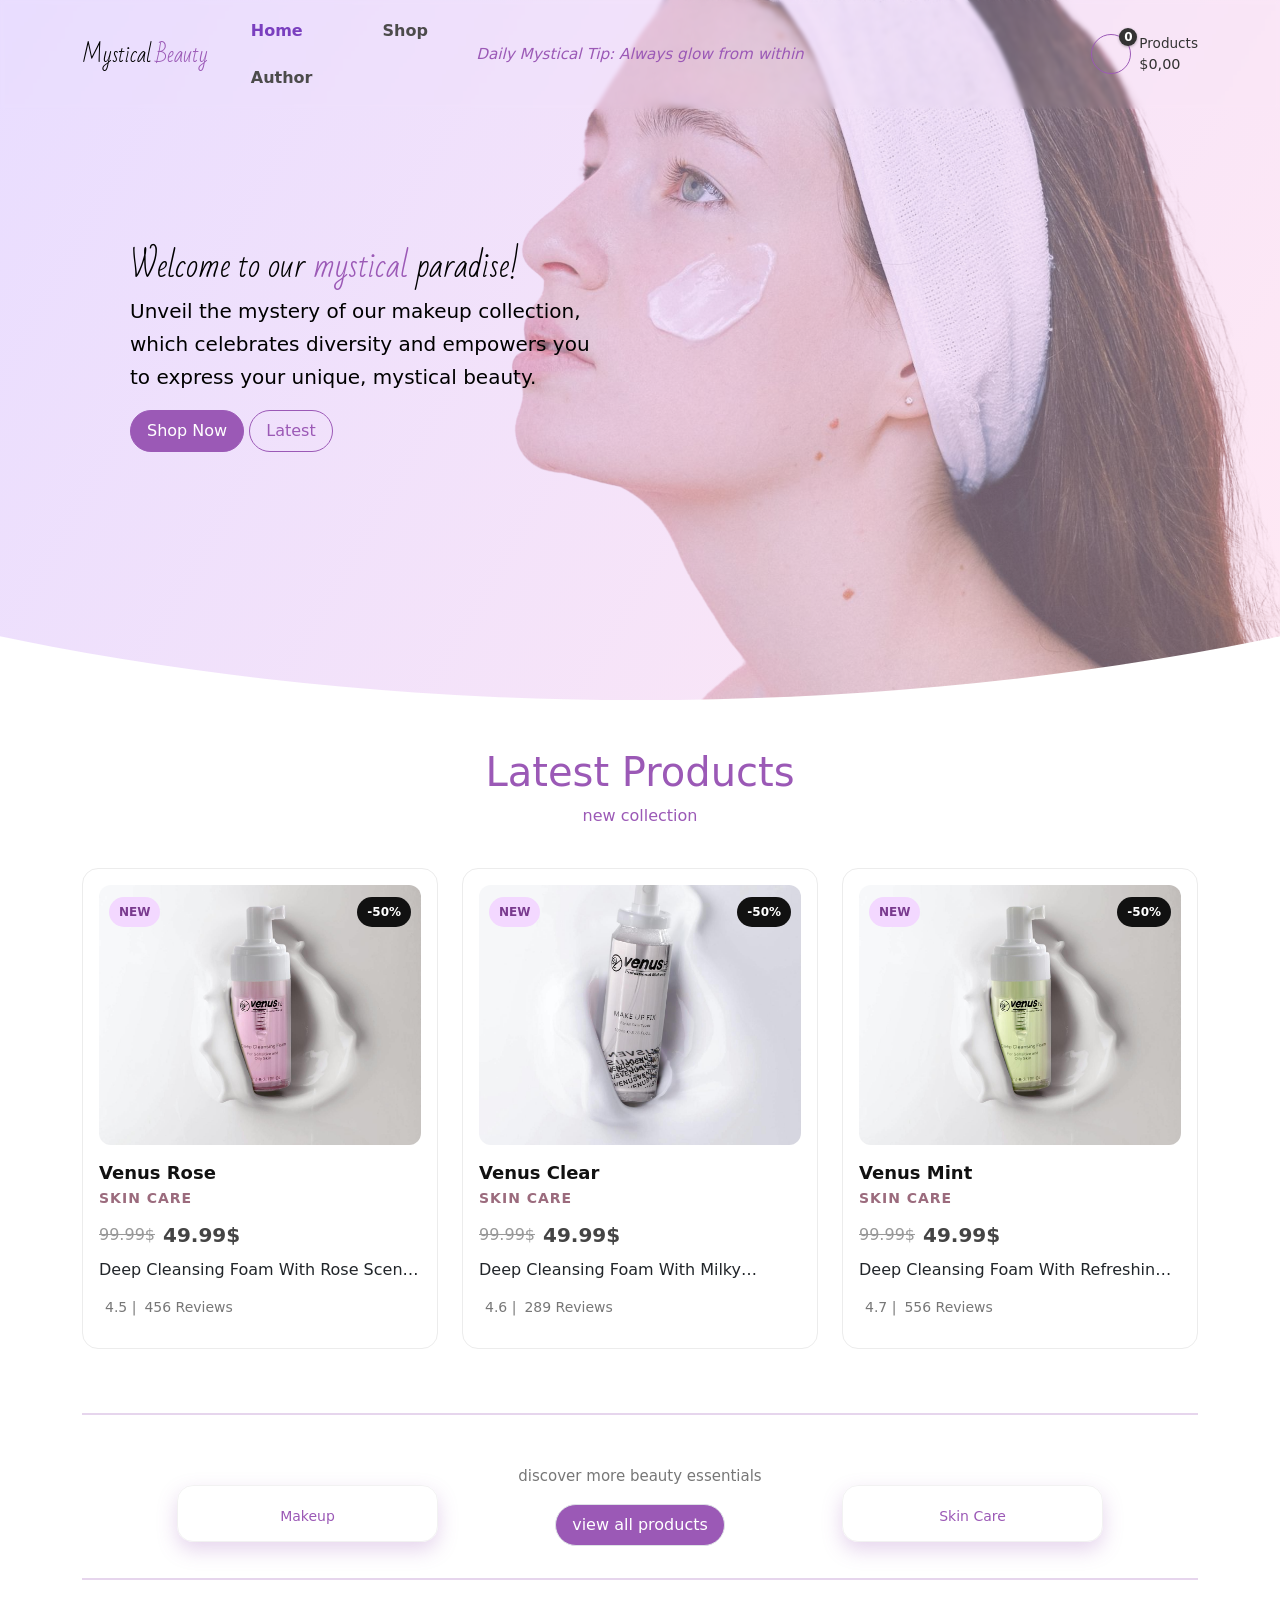
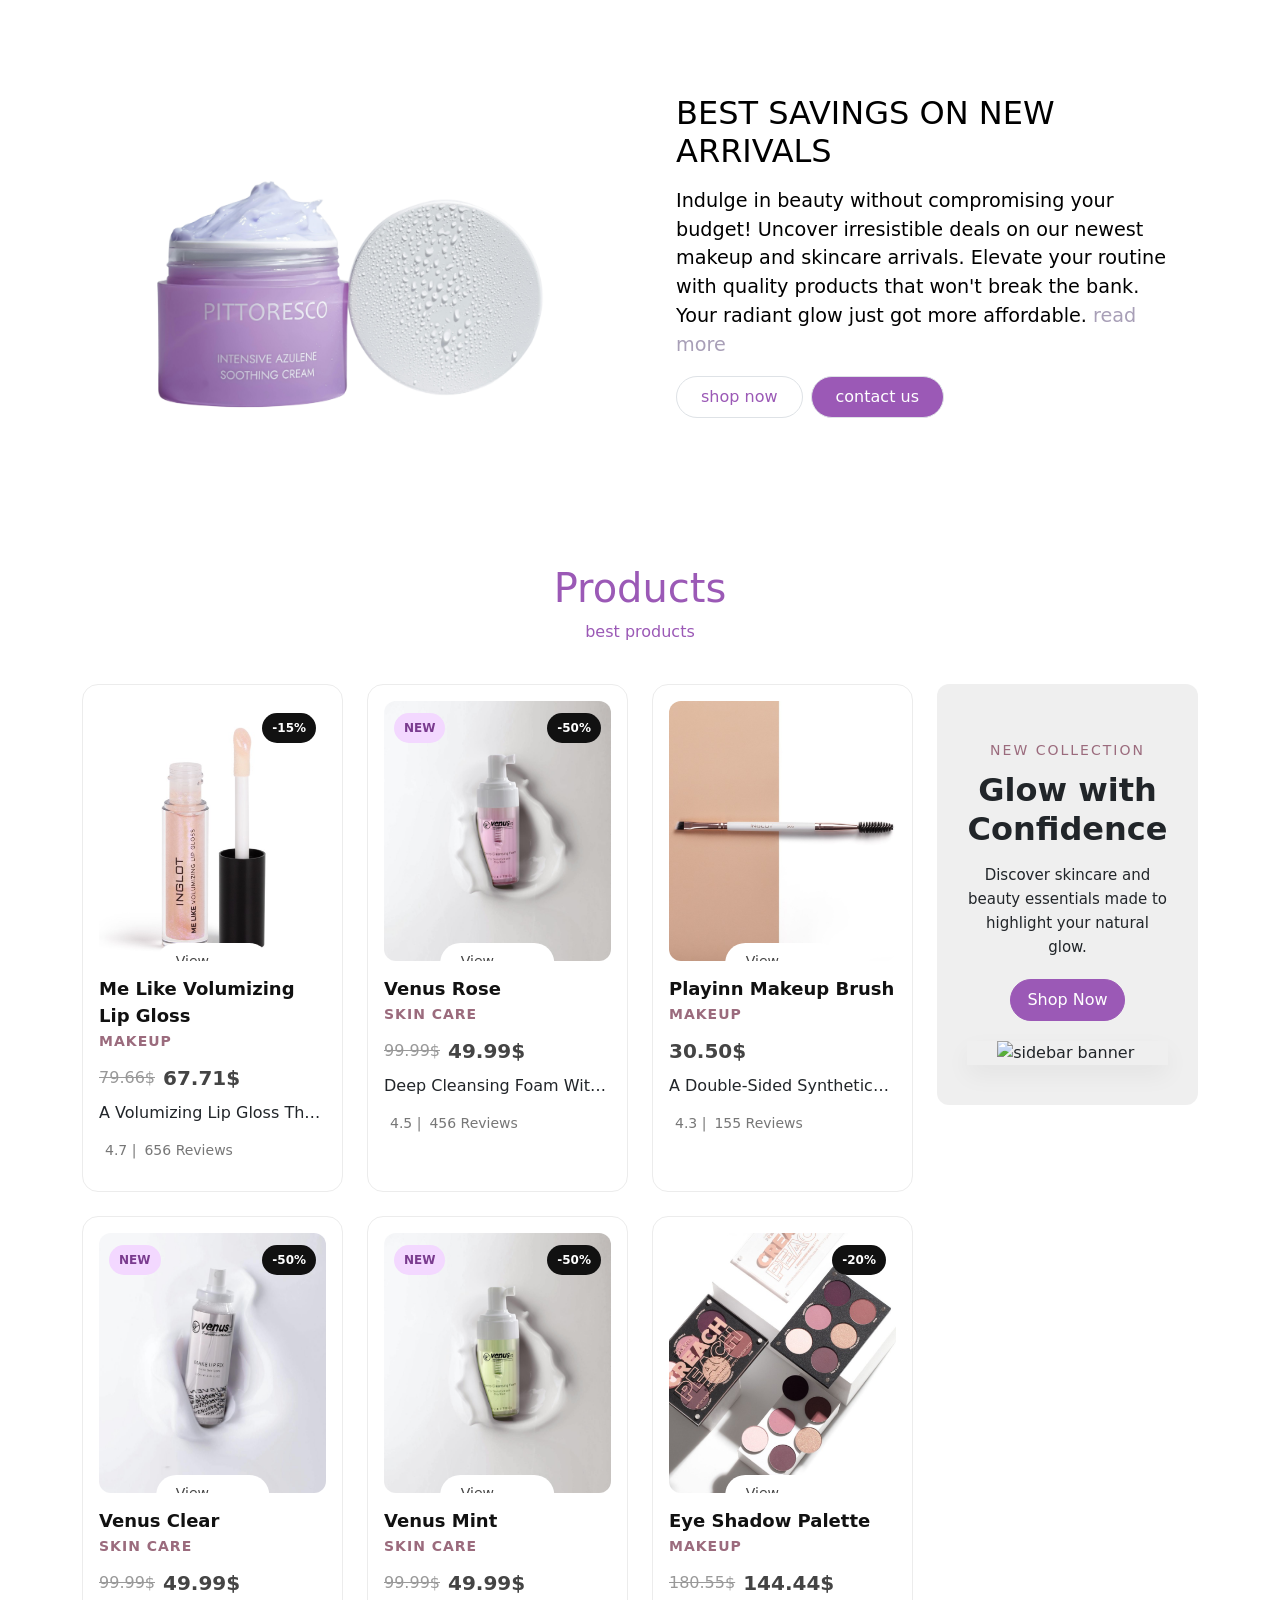
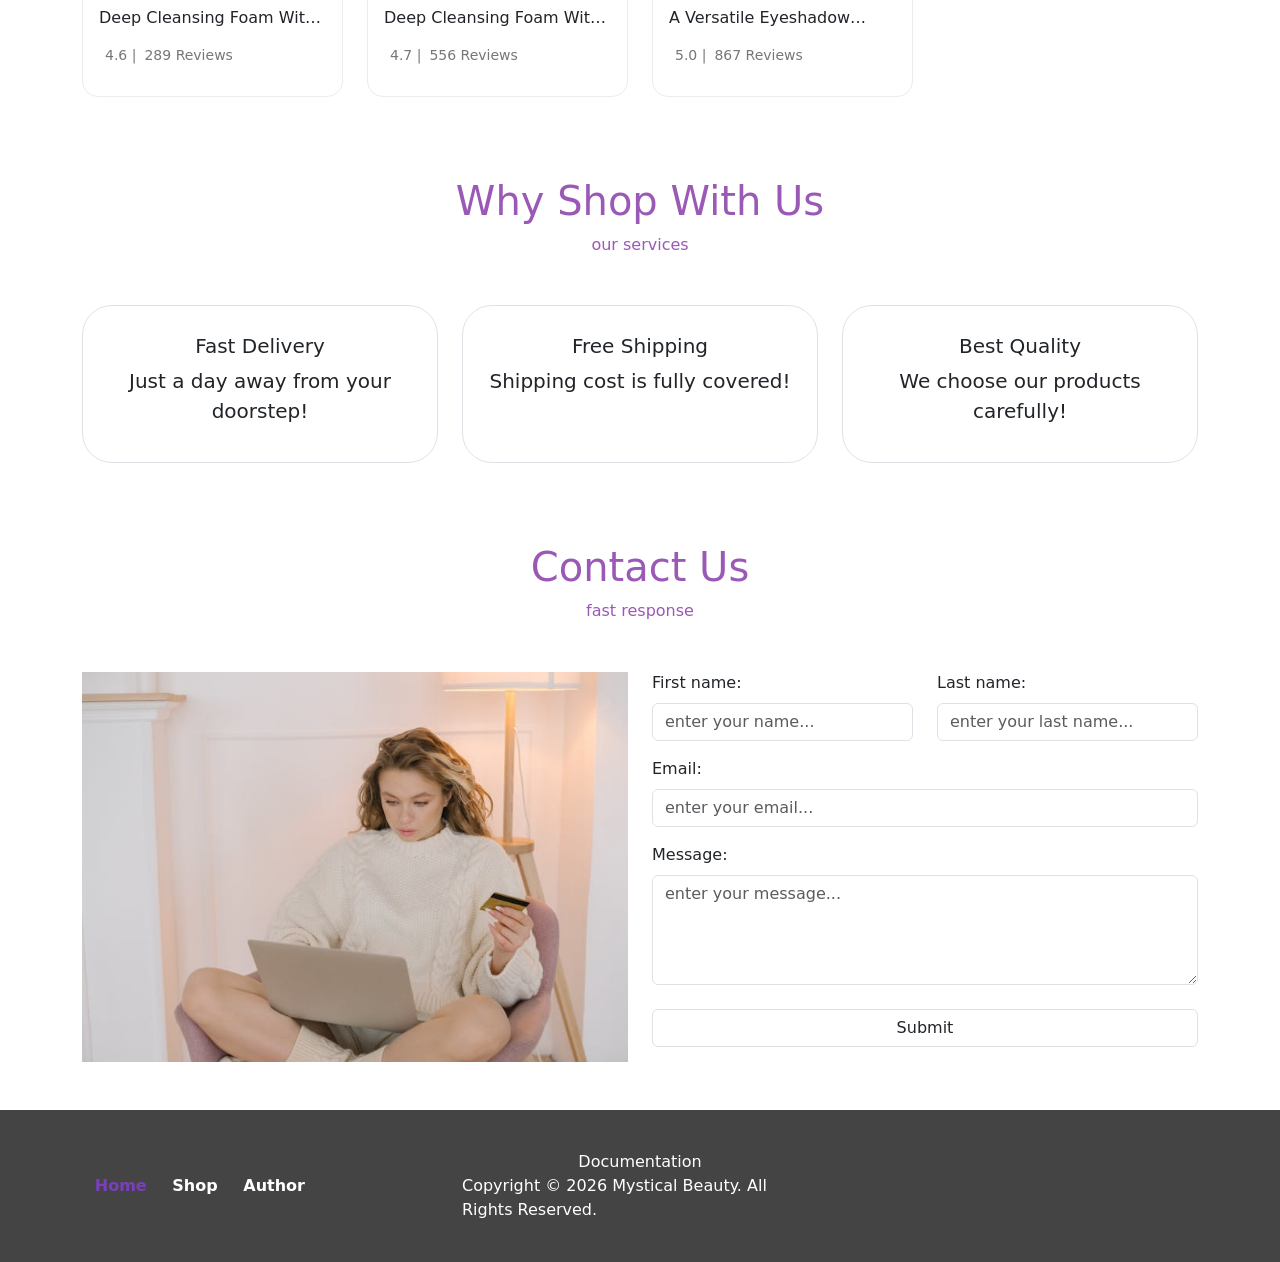
==== index.html @ 50d72c94 "Fix HTML encoding issues in index.html" ====
<!doctype html>
<html lang="en">
  <head>
    <meta charset="UTF-8" />
    <meta name="viewport" content="width=device-width, initial-scale=1.0" />
    <link rel="stylesheet" href="assets/css/style.css" type="text/css" />

    <!-- Bootstrap css -->
    <link
      href="https://cdn.jsdelivr.net/npm/bootstrap@5.3.0/dist/css/bootstrap.min.css"
      rel="stylesheet"
      integrity="sha384-9ndCyUaIbzAi2FUVXJi0CjmCapSmO7SnpJef0486qhLnuZ2cdeRhO02iuK6FUUVM"
      crossorigin="anonymous"
    />

       <link rel="icon" href="assets/img/favicon.ico?v=1"/>


    <!-- Font Awesome -->
    <script
      src="https://kit.fontawesome.com/68cdbeed89.js"
      crossorigin="anonymous"
    ></script>

    <title>Mystical Beauty</title>
  </head>
  <body>
    <!-- header -->
    <header class="header">
      <div
        id="header"
        class="container d-flex align-items-center justify-content-between"
      >
        <!-- LEVA STRANA -->
        <div class="header-left-side d-flex align-items-center">
          <div id="logo">
            <a href="index.html">
              Mystical <span class="span-primary">Beauty</span>
            </a>
          </div>

          <div id="nav">
            <ul class="navbar d-flex ps-0 mb-0"></ul>
          </div>
        </div>

        <!-- SREDINA -->
        <div id="header-center">
          <a href="#" id="dailyTip"></a>
          <button id="menu-toggle" type="button" class="ms-3">
            <i class="fa-solid fa-bars"></i>
          </button>
        </div>

        <!-- DESNA STRANA -->
        <div id="desno" class="d-flex align-items-center">
          <div class="header-cart d-flex align-items-center position-relative">
            <span
              class="cart-icon d-flex align-items-center justify-content-center position-relative"
            >
              <a href="cart.html">
                <i class="fa-solid fa-cart-arrow-down"></i>
              </a>
              <span class="cart-badge">0</span>
            </span>

            <span class="cart-text d-flex flex-column ms-2">
              <span class="products-count">Products</span>
              <span class="products-total"><strong>$0,00</strong></span>
            </span>
          </div>
        </div>
      </div>
    </header>

    <!-- cover -->
    <section id="cover">
      <div id="bg" class="d-flex align-items-center">
        <div class="container">
          <div class="row">
            <div class="col-12 col-lg-6 ms-lg-5 title">
              <h1 class="fs-2">
                Welcome to our
                <span class="span-primary">mystical</span> paradise!
              </h1>
              <h5 class="fs-5">
                Unveil the mystery of our makeup collection, which celebrates
                diversity and empowers you to express your unique, mystical
                beauty.
              </h5>
              <a href="shop.html" class="button button-primary mt-2"
                >Shop Now</a
              >
              <a href="#latest" class="button button-outline mt-2">Latest</a>
            </div>
          </div>
        </div>
      </div>
    </section>

    <!-- latest -->
    <section id="latest" class="d-flex flex-column justify-content-center">
      <div class="title1 text-center mt-5 mb-4 span-primary">
        <h1>latest products</h1>
        <p>new collection</p>
      </div>

      <div class="container">
        <div
          class="row articles justify-content-center align-items-center mb-5"
        ></div>
      </div>
    </section>

    <!-- discover more -->
    <div class="container">
      <hr class="section-line" />

      <div class="discover-more">
        <div
          class="row justify-content-center align-items-center text-center gy-4"
        >
          <div class="col-12 col-md-3">
            <a href="shop.html?category=1" class="category-link">
              <i class="fa-solid fa-paintbrush"></i>
              <span>Makeup</span>
            </a>
          </div>

          <div class="col-12 col-md-4 d-flex align-items-center flex-column">
            <p class="view-more-text">Discover more beauty essentials</p>
            <a
              class="button button-primary mt-3 text-center border mb-3"
              href="shop.html"
            >
              view all products
            </a>
          </div>

          <div class="col-12 col-md-3">
            <a href="shop.html?category=2" class="category-link">
              <i class="fa-solid fa-spa"></i>
              <span>Skin Care</span>
            </a>
          </div>
        </div>
      </div>

      <hr class="section-line" />
    </div>

    <!-- photo panel -->
    <section id="photo-panel">
      <div class="container p-0">
        <div class="row justify-content-center align-items-center g-4">
          <div class="col-12 col-md-6 text-center">
            <div class="levo w-100">
              <img
                src="assets/img/panel-img.png"
                alt="pittoresco"
                class="img-fluid"
              />
            </div>
          </div>

          <div class="col-12 col-md-6">
            <div class="right ps-md-4 pe-md-4 w-100">
              <h2>best savings on new arrivals</h2>
              <p id="pocetniTekst" class="pt-2">
                Indulge in beauty without compromising your budget! Uncover
                irresistible deals on our newest makeup and skincare arrivals.
                Elevate your routine with quality products that won't break the
                bank. Your radiant glow just got more affordable.
                <span id="readMore">read more</span>
              </p>
              <p id="dodatniTekst" style="display: none">
                Why settle for ordinary when you can have extraordinary? Don't
                miss out on the chance to redefine your beauty journey!
                <span id="readLess">read less</span>
              </p>

              <div class="d-flex flex-wrap gap-2">
                <a
                  href="shop.html"
                  class="button button-outline border pe-4 ps-4 pt-2 pb-2"
                >
                  shop now
                </a>
                <a
                  href="index.html#contact"
                  class="button button-primary border pe-4 ps-4 pt-2 pb-2"
                >
                  contact us
                </a>
              </div>
            </div>
          </div>
        </div>
      </div>
    </section>

    <!-- all products -->
    <section id="AllProducts" class="d-flex flex-column justify-content-center">
      <div class="title1 text-center mb-4 mt-5 span-primary">
        <h1>Products</h1>
        <p>best products</p>
      </div>

      <div class="container">
        <div class="row g-4 align-items-start">
          <div class="col-12 col-lg-9">
            <div class="products g-4 row justify-content-center"></div>
          </div>

          <div class="col-12 col-lg-3">
            <div class="sidebar mt-5 mt-lg-0">
              <div id="sidebar-bg">
                <div
                  class="sidebar-content d-flex flex-column align-items-center pt-3"
                >
                  <p class="sidebar-subtitle text-center">New Collection</p>

                  <h3 class="sidebar-title text-center">
                    Glow with <br />
                    Confidence
                  </h3>

                  <p class="sidebar-text text-center">
                    Discover skincare and beauty essentials made to highlight
                    your natural glow.
                  </p>

                  <a href="shop.html" class="button button-primary sidebar-btn">
                    Shop Now
                  </a>
                </div>

                <div class="sidebar-banner">
                  <img
                    src="assets/img/sidebar.png"
                    alt="sidebar banner"
                    class="img-fluid"
                  />
                </div>
              </div>
            </div>
          </div>
        </div>
      </div>
    </section>

    <!-- about -->
    <section id="about">
      <div class="title1 text-center mt-5 mb-5 span-primary">
        <h1>why shop with us</h1>
        <p>our services</p>
      </div>

      <div class="container">
        <div class="row g-4">
          <div class="col-12 col-md-4 text-center">
            <div class="box border h-100">
              <div class="icon-box span-primary">
                <i class="fa-solid fa-truck-fast fs-1"></i>
              </div>
              <div class="detail-box mt-2">
                <h5>fast delivery</h5>
                <p class="fs-5">Just a day away from your doorstep!</p>
              </div>
            </div>
          </div>

          <div class="col-12 col-md-4 text-center">
            <div class="box border h-100">
              <div class="icon-box span-primary">
                <i class="fa-solid fa-hand-holding-dollar fs-1"></i>
              </div>
              <div class="detail-box mt-2">
                <h5>free shipping</h5>
                <p class="fs-5">Shipping cost is fully covered!</p>
              </div>
            </div>
          </div>

          <div class="col-12 col-md-4 text-center">
            <div class="box border h-100">
              <div class="icon-box span-primary">
                <i class="fa-sharp fa-solid fa-award fs-1"></i>
              </div>
              <div class="detail-box mt-2">
                <h5>best quality</h5>
                <p class="fs-5">We choose our products carefully!</p>
              </div>
            </div>
          </div>
        </div>
      </div>
    </section>

    <!-- contact -->
    <section id="contact">
      <div class="title1 text-center mt-5 mb-5 span-primary">
        <h1>Contact us</h1>
        <p>fast response</p>
      </div>

      <div class="container">
        <div class="row g-4 align-items-center">
          <div id="img-fluid" class="col-12 col-lg-6">
            <img
              src="assets/img/contact-img.jpg"
              alt="contact"
              class="img-fluid"
            />
          </div>

          <div id="form" class="col-12 col-lg-6">
            <form id="myForm" method="get">
              <div class="row">
                <div class="col-12 col-md-6 mb-3">
                  <label for="first-name" class="mb-2">First name:</label>
                  <input
                    class="form-control"
                    type="text"
                    id="first-name"
                    name="name"
                    placeholder="enter your name..."
                    required
                  />
                  <span class="error-message" id="nameError"></span>
                </div>

                <div class="col-12 col-md-6 mb-3">
                  <label for="last-name" class="mb-2">Last name:</label>
                  <input
                    class="form-control"
                    type="text"
                    id="last-name"
                    name="last-name"
                    placeholder="enter your last name..."
                    required
                  />
                  <span class="error-message" id="lastNameError"></span>
                </div>
              </div>

              <div class="form-group mb-3">
                <label for="email" class="mb-2">Email:</label>
                <input
                  class="form-control"
                  type="email"
                  name="email"
                  id="email"
                  placeholder="enter your email..."
                  autocomplete="email"
                  required
                />
                <span class="error-message" id="emailError"></span>
              </div>

              <div class="form-group mb-3">
                <label for="message" class="mb-2">Message:</label>
                <textarea
                  class="form-control"
                  name="message"
                  id="message"
                  rows="4"
                  placeholder="enter your message..."
                  required
                ></textarea>
                <span class="error-message" id="messageError"></span>
              </div>

              <div class="form-group d-flex justify-content-center">
                <button
                  type="submit"
                  id="form-submit"
                  class="form-control mt-2 button button-outline text-center border"
                >
                  Submit
                </button>
              </div>

              <span class="successSubmit mt-5" id="success-message"></span>
            </form>
          </div>
        </div>
      </div>
    </section>

    <!-- footer -->
    <footer id="footer" class="mt-5 d-flex justify-content-center">
      <div class="container">
        <div class="row align-items-center text-center text-lg-start gy-3">
          <div class="col-12 col-lg-4">
            <div class="footer-nav">
              <ul
                class="footer-navbar mb-0 ps-0 d-flex flex-wrap justify-content-center justify-content-lg-start"
              ></ul>
            </div>
          </div>

          <div class="col-12 col-lg-4">
            <div class="flex-column">
              <div id="link-to-center" class="text-center">
                <a href="#" target="_blank">Documentation</a>
              </div>
              <div class="copy">
                <p class="mb-0">
                  Copyright &copy; 2026 Mystical Beauty. All Rights Reserved.
                </p>
              </div>
            </div>
          </div>

          <div class="col-12 col-lg-4">
            <div
              id="socialIcons"
              class="d-flex justify-content-center justify-content-lg-end"
            ></div>
          </div>
        </div>
      </div>
    </footer>

    <!-- jquery -->
    <script src="https://code.jquery.com/jquery-3.6.0.min.js"></script>

    <!-- Bootstrap js -->
    <script
      src="https://cdn.jsdelivr.net/npm/@popperjs/core@2.11.8/dist/umd/popper.min.js"
      integrity="sha384-I7E8VVD/ismYTF4hNIPjVp/Zjvgyol6VFvRkX/vR+Vc4jQkC+hVqc2pM8ODewa9r"
      crossorigin="anonymous"
    ></script>
    <script
      src="https://cdn.jsdelivr.net/npm/bootstrap@5.3.0/dist/js/bootstrap.min.js"
      integrity="sha384-fbbOQedDUMZZ5KreZpsbe1LCZPVmfTnH7ois6mU1QK+m14rQ1l2bGBq41eYeM/fS"
      crossorigin="anonymous"
    ></script>

    <!-- JS -->
    <script src="assets/js/main.js" type="text/javascript"></script>
  </body>
</html>
---- assets/css/style.css ----
@import url("https://fonts.googleapis.com/css2?family=Ysabeau+SC:wght@1..1000&display=swap");
@import url("https://fonts.googleapis.com/css2?family=Bad+Script&family=Indie+Flower&family=Ysabeau+SC:wght@1..1000&display=swap");

/* =========================
   ANIMATIONS
========================= */

@keyframes fadeIn {
  0% {
    opacity: 0;
  }
  100% {
    opacity: 1;
  }
}

@keyframes fadeBlur {
  from {
    opacity: 0;
    transform: translateY(20px);
    filter: blur(8px);
  }
  to {
    opacity: 1;
    transform: translateY(0);
    filter: blur(0);
  }
}

/* =========================
   VARIABLES
========================= */

:root {
  --primary: #9b59b6;
  --dark: #333;
  --light: #fff;
  --black: #444;
  --danger: #ff0000;

  --radius-lg: 30px;
  --space-sm: 8px;
  --space-md: 16px;

  --box-shadow: 0 0.5rem 1rem #212529ab;
  --border: 0.1rem solid rgba(0, 0, 0, 0.1);
}

/* =========================
   RESET / GLOBAL
========================= */

* {
  margin: 0;
  padding: 0;
  scroll-behavior: smooth;
  font-weight: 300;
}

a {
  text-decoration: none !important;
}

ul,
li {
  list-style: none;
}

.span-primary {
  color: var(--primary);
}

.section-line {
  border: 1px solid;
  border-color: var(--primary);
}

/* =========================
   CATEGORY LINKS
========================= */

.category-link {
  display: flex;
  flex-direction: column;
  align-items: center;
  text-decoration: none;
  color: var(--primary);
  font-size: 14px;
  transition: 0.3s;
  box-shadow: 0 8px 20px rgba(155, 89, 182, 0.25);
  padding: 14px 18px;
  border-radius: 16px;
  border: 1px solid rgba(0, 0, 0, 0.05);
}

.category-link i {
  font-size: 22px;
  margin-bottom: 6px;
  color: var(--primary);
}

.category-link:hover {
  transform: translateY(-3px);
  color: var(--primary);
  box-shadow: 0 8px 20px rgba(193, 112, 225, 0.25);
}

.view-more-text {
  font-size: 15px;
  text-transform: lowercase;
  color: #777;
  margin-bottom: 10px;
  margin: 0;
}


.discover-more {
  margin-top: 50px;
}

/* =========================
   HEADER / NAVIGATION
========================= */

/* =========================
   HEADER / NAVIGATION
========================= */

.header {
  position: fixed;
  top: 0;
  width: 100%;
  z-index: 10;
  backdrop-filter: blur(2px);
  
}

#header {
  min-height: 75px;
  gap: 20px;
}

.header-left-side {
  display: flex;
  align-items: center;
  gap: 30px;
  flex: 1;
  min-width: 0;
}

#logo {
  position: static;
  transform: none;
  font-size: 1.3rem;
  font-family: "Bad Script", cursive;
  flex-shrink: 0;
}

#logo a {
  color: #000 !important;
  text-decoration: none;
}

#nav {
  min-width: 0;
}

.navbar {
  list-style: none;
  flex-wrap: wrap;
  margin: 0;
}

.nav-item a {
  font-weight: 600;
  color: #4c4b4b;
}

.nav-item a:hover {
  color: var(--primary);
  transition: all 0.2s ease-in-out;
}

.footer-navbar a,
.navbar a {
  padding: 0.7rem 0.8rem;
  font-size: 1rem;
  text-decoration: none;
}

#header-center {
  flex: 1;
  text-align: center;
}

#dailyTip {
  font-style: italic;
  color: var(--primary);
  transition: color 0.3s;
  text-decoration: none;
  font-size: 0.95rem;
}

#dailyTip:hover {
  color: #7a3fbf;
}
#menu-toggle {
  display: none;
  border: none;
  background: transparent;
  font-size: 1.4rem;
  color: var(--primary);
  cursor: pointer;
}

.active {
  color: #7a3fbf !important;
}

#desno {
  flex: 1;
  justify-content: flex-end;
}

#icon {
  padding: 1rem;
  font-size: 1.4rem;
}

#icon a {
  color: #000 !important;
}

header.scrolled {
  background: rgba(255, 255, 255, 0.9);
  backdrop-filter: blur(8px);
}


/* =========================
   HEADER CART
========================= */

.header-cart {
  display: flex;
  align-items: center;
  cursor: default;
  transition: transform 0.2s;
}

.header-cart:hover {
  transform: scale(1.05);
}

.cart-icon a {
  display: flex;
  align-items: center;
  justify-content: center;
  width: 40px;
  height: 40px;
  border: 1px solid var(--primary);
  border-radius: 50%;
  color: var(--primary);
  font-size: 1.2rem;
  position: relative;
  transition:
    background 0.3s,
    color 0.3s;
}

.cart-icon a:hover {
  background: var(--primary);
  color: var(--light);
}

.cart-badge {
  position: absolute;
  top: -6px;
  right: -6px;
  background: var(--dark);
  color: var(--light);
  width: 18px;
  height: 18px;
  font-size: 0.75rem;
  font-weight: 700;
  border-radius: 50%;
  display: flex;
  align-items: center;
  justify-content: center;
  box-shadow: 0 1px 3px rgba(0, 0, 0, 0.3);
}

.cart-text .products-count {
  font-size: 0.85rem;
  color: var(--dark);
}

.cart-text .products-total {
  font-size: 0.9rem;
  font-weight: 300;
  color: var(--dark);
}

.header-cart-text {
  line-height: 17px;
}
/* =========================
   HERO / BACKGROUND
========================= */

#bg {
  background:
    linear-gradient(
      120deg,
      rgba(206, 180, 255, 0.45),
      rgba(255, 205, 230, 0.45)
    ),
    url(../img/cover.png);
  height: 700px;
  background-repeat: no-repeat;
  background-size: cover;
  background-position: center;
  border-bottom-left-radius: 60px;
  border-bottom-right-radius: 60px;
  clip-path: ellipse(120% 100% at 50% 0%);
}

#bg h1 {
  color: #000000;
}

#bg h5 {
  color: #000;
}

/* =========================
   TITLES
========================= */

.title {
  width: 500px !important;
  animation: fadeBlur 1s ease forwards;
}

.title h1 {
  font-family: "Bad Script", cursive;
  animation: fadeBlur 1s ease forwards;
}

.title h5 {
  font-weight: 200;
  line-height: 33px;
  animation: fadeBlur 1s ease forwards;
  animation-delay: 0.3s;
}

.title h1,
.title h5,
.btn {
  opacity: 0;
}

.title1 h1 {
  text-transform: capitalize;
  font-weight: 100;
}

.title1 p {
  font-weight: 200;
  text-transform: lowercase;
}

/* =========================
   BUTTONS
========================= */

.button {
  padding: var(--space-sm) var(--space-md);
  border-radius: var(--radius-lg);
  font-weight: 500;
  text-decoration: none;
  display: inline-block;
  transition: all 0.3s ease;
  cursor: pointer;
}

.button-primary {
  background: var(--primary);
  color: var(--light);
  border: 1px solid var(--primary);
}

.button-primary:hover {
  background: transparent;
  color: var(--primary);
}

.button-outline {
  background: transparent;
  color: var(--primary);
  border: 1px solid var(--primary);
}

.button-outline:hover {
  background: var(--primary);
  color: var(--light);
}

/* =========================
   PRODUCTS / CARDS
========================= */

.articles {
  padding: 0;
}

.artical {
  text-transform: capitalize;
  display: flex;
  flex-direction: column;
  transition:
    transform 0.3s ease,
    box-shadow 0.3s ease;
}

.artical:hover {
  transform: translateY(-6px);
}


.artical {
  border: 1px solid #ececec;
  border-radius: 16px;
  padding: 16px;
  height: 100%;
  background-color: #fff;
  transition: 0.3s ease;
}

.artical:hover {
  transform: translateY(-4px);
  box-shadow: 0 10px 24px rgba(0, 0, 0, 0.08);
}

.name {
  color: #111;
  font-size: 18px;
  font-weight: 600;
}

.cat,
.single-product-category {
  font-size: 14px;
  letter-spacing: 1px;
  text-transform: uppercase;
  color: #9b6b7d;
  font-weight: 600;
}

.description {
  display: -webkit-box;
  -webkit-line-clamp: 1;
  line-clamp: 1;
  -webkit-box-orient: vertical;
  overflow: hidden;
  margin-bottom: 15px;

}

/* =========================
   PRODUCT IMAGE / HOVER
========================= */

.product-image {
  position: relative;
  overflow: hidden;
  border-radius: 12px;
  margin-bottom: 14px;
}

.slika {
  width: 100%;
  height: 350px;
  transition:
    transform 0.3s ease-in-out,
    filter 0.3s ease-in-out;
  filter: drop-shadow(0 4px 8px rgba(0, 0, 0, 0.15));
}

.slika img {
  width: 100%;
  height: inherit;
  object-fit: cover;
}

.product-image img {
  width: 100%;
  height: 260px;
  object-fit: cover;
  display: block;
}

.artical:hover .slika {
  box-shadow: 0 10px 25px rgba(0, 0, 0, 0.1);
}

.product-image::after {
  content: "";
  position: absolute;
  inset: 0;
  background: rgba(0, 0, 0, 0);
  transition: 0.3s;
}

.product-image:hover::after {
  background: rgba(0, 0, 0, 0.2);
}

.product-view {
  position: absolute;
  bottom: -40px;
  left: 50%;
  transform: translateX(-50%);
  background: var(--light);
  padding: 8px 20px;
  border-radius: 20px;
  text-decoration: none;
  color: var(--black);
  font-size: 14px;
  transition: 0.3s;
  z-index: 1;
}

.product-image:hover .product-view {
  bottom: 20px;
  opacity: 1;
}

/* =========================
   PRICE / BADGES
========================= */

.price {
  margin: 10px 0;
}

.discounted-price {
  color: var(--black);
  font-size: 20px;
  font-weight: bold;
}

.base-price {
  font-size: 20px;
  font-weight: bold;
  margin: 10px 0;

  color: var(--black);
}

.old-price {
  text-decoration: line-through;
  color: #999;
}

.discount-badge,
.new-badge {
  position: absolute;
  top: 12px;
  padding: 6px 10px;
  border-radius: 999px;
  font-size: 12px;
  font-weight: 600;
  z-index: 2;
}

.discount-badge {
  right: 10px;
  background-color: #111;
  color: #fff;
}

.new-badge {
  left: 10px;
  background-color: #f3d8ff;
  color: #7a3b8f;
}

/* =========================
   SINGLE PRODUCT PAGE
========================= */

.single-product-page {
  min-height: 70vh;
}

.single-product-image .image-wrapper {
  position: relative;
  border-radius: 20px;
  overflow: hidden;
}

.main-product-image {
  display: block;
  width: 100%;
  height: 100%;
  object-fit: cover;
  transition: transform 0.4s ease;
}

.single-product-title {
  font-size: 42px;
  font-weight: 700;
  color: #222;
}

.single-product-description {
  font-size: 16px;
  line-height: 1.8;
  color: #555;
  max-width: 500px;
}

.single-product-price .price {
  font-size: 24px;
}

.single-product-price .old-price {
  text-decoration: line-through;
  color: #888;
  margin-right: 12px;
}

.single-product-price .discounted-price {
  color: var(--danger);
  font-weight: 700;
  font-size: 30px;
}

.single-product-price .base-price {
  font-weight: 700;
  font-size: 30px;
}

.back-to-shop {
  color: #444;
  font-weight: 500;
  padding-top: 10px;
}

.back-to-shop:hover {
  color: var(--primary);
}

.image-wrapper:hover .main-product-image {
  transform: scale(1.05);
}

/* =========================
   SHOP PAGE
========================= */

.all-products {
  min-height: 100vh;
  margin-bottom: 60px;
}

.filters {
  background: #fff;
  border: 1px solid #ececec;
  border-radius: 16px;
  height: 100%;
  box-shadow: 0 4px 18px rgba(0, 0, 0, 0.04);
  
}

.filters h3 {
  font-size: 24px;
  font-weight: 600;
}

.filter-group label {
  font-weight: 500;
  margin-bottom: 8px;
}
.hidden {
  display: none;
}

.searchInput {
  min-height: 48px;
  border-radius: 12px;
  background-color: #fff;
  overflow: hidden;
}

.searchInput i {
  cursor: pointer;
}

.searchInput input {
  background: transparent;
}

.searchInput input:focus {
  box-shadow: none;
}

.shop-title {
  font-size: 28px;
  font-weight: 600;
}

.product-count {
  color: #777;
}

/* =========================
   CART
========================= */
#cart-page {
  min-height: 70vh;
}

.cart-wrapper,
.cart-summary {
  background-color: #fff;
}

.cart-item-img {
  width: 90px;
  height: 110px;
  object-fit: cover;
  border-radius: 16px;
}

.quantity-box {
  border: 1px solid #ddd;
  border-radius: 30px;
  overflow: hidden;
}

.quantity-btn {
  border: none;
  background: transparent;
  width: 36px;
  height: 36px;
  font-size: 18px;
  cursor: pointer;
}

.remove-btn {
  border: none;
  background: transparent;
  color: #b94b6f;
  font-weight: 500;
  cursor: pointer;
}

.checkout-btn {
  border: none;
  padding: 12px;
  border-radius: 999px;
  background: #111;
  color: #fff;
  font-weight: 600;
}

.continue-shopping {
  color: #b94b6f;
  font-weight: 500;
}

.empty-cart h3 {
  font-size: 28px;
}


/* =========================
   RATING
========================= */

.rating {
  color: var(--black);
  font-size: 14px;
  margin-bottom: 14px;
}

.rating-number {
  color: #777;
  font-size: 14px;
  margin-left: 6px;
}

.reviews-count {
  color: #777;
  font-size: 14px;
  margin-left: 8px;
}

.in-stock {
  color: #008000;
  font-weight: 500;
}

.low-stock {
  color: #ffa500;
  font-weight: 500;
}

.out-of-stock {
  color: var(--danger);
  font-weight: 600;
}

/* =========================
   PRODUCT TABS
========================= */

.tabs-buttons {
  display: flex;
  gap: 15px;
  border-bottom: 1px solid var(--primary);
  margin-bottom: 20px;
}

.tab-btn {
  background: none;
  border: none;
  padding: 10px 0;
  font-weight: 600;
  cursor: pointer;
  color: var(--primary);
}

.tab-btn.active {
  color: var(--primary);
  border-bottom: 2px solid var(--primary);
}

.tab-panel {
  display: none;
}

.tab-panel.active {
  display: block;
}

/* =========================
   SIDEBAR
========================= */

#sidebar-bg {
  width: 100%;
  background: rgba(160 160 160 / 17%);
  padding: 40px 30px;
  border-radius: 12px;
}

.sidebar-subtitle {
  font-size: 14px;
  letter-spacing: 2px;
  text-transform: uppercase;
  margin-bottom: 10px;
  color: #9b6b7d;
}

.sidebar-title {
  font-size: 32px;
  font-weight: 700;
  line-height: 1.2;
  margin-bottom: 15px;
}

.sidebar-text {
  font-size: 15px;
  line-height: 1.6;
  margin-bottom: 20px;
}

.sidebar-banner {
  box-shadow: 0 10px 25px rgba(0, 0, 0, 0.05);
}

.sidebar-banner img {
  width: 70%;
  display: block;
  margin: 20px auto 0;
}

/* =========================
   IMAGE + TEXT SECTION
========================= */



.levo img {
  max-width: 70%;
  height: auto;
}

#photo-panel {
  margin: 0;

}

.right {
  color: #000;
}

.right h2 {
  text-transform: uppercase;
  font-weight: 100;
}

.right p {
  font-size: 1.2rem;
}

#readMore,
#readLess {
  color: #a89fb7;
  cursor: pointer;
  font-weight: 400;
}

.detail-box h5 {
  text-transform: capitalize;
}

.box {
  padding: 20px;
  border-radius: var(--radius-lg);
}

/* =========================
   ABOUT
========================= */

#about {
  margin: 80px 0;
}

/* =========================
   CONTACT / FORM
========================= */
#email,
input[type="submit"],
input[type="text"],
textarea {
  width: 100%;
}

.form-group {
  margin-bottom: 15px;
}

.error-message {
  color: var(--danger);
  font-size: 0.9em;
  text-transform: none;
}

.form-control.error {
  border: 1px solid #ff0000;
}

#success-message {
  color: #008000;
  font-size: 0.95rem;
}



#contact img {
  width: 100%;
  height: auto;
}

/* =========================
   FOOTER
========================= */

footer {
  background-color: var(--black);
}

#footer {
  padding: 40px 0;
  text-align: center;
}


#link-to-center a,
.copy p,
.footer-navbar,
#socialIcons i {
  color: #fff;
}

.link-to-center {
  color: #fff;
}

.footer-nav li a {
  font-size: 16px;
  color: var(--light);
}

.footer-nav li:last-child {
  margin-right: 0;
}

#socialIcons i {
  padding: 0.5rem;
}

#socialIcons i:hover {
  color: var(--primary);
  transition: all 0.2s ease-in;
  transition: all 0.2s ease-out;
}

/* =========================
   RESPONSIVE
========================= */

@media (max-width: 991.98px) {

  #header {
    min-height: auto;
    padding-top: 12px;
    padding-bottom: 12px;
    gap: 12px;
    position: relative;
  }

  #menu-toggle {
    display: block;
  }

  #nav {
    position: absolute;
    top: 100%;
    left: 0;
    width: 100%;
    background: #fff;
    border-top: 1px solid #eee;
    box-shadow: 0 8px 20px rgba(0, 0, 0, 0.08);
    display: none;
    z-index: 999;
  }

  #nav.active {
    display: block !important;
  }

  #nav .navbar {
    display: flex !important;
    flex-direction: column;
    align-items: center;
    justify-content: center !important;
    width: 100%;
    margin: 0;
    padding: 15px 0;
  }

  #nav .navbar li {
    width: 100%;
    text-align: center;
  }

  #nav .navbar a {
    display: block;
    width: 100%;
    text-align: center;
    padding: 12px 0.8rem;
    font-size: 1rem;
  }

  #dailyTip {
    display: none;
  }

  .header-left-side {
    gap: 15px;
  }

  #logo {
    font-size: 1.15rem;
  }

  .cart-text {
    display: none;
  }

  .filters {
    height: auto;
  }

  .product-image img {
    height: 240px;
  }
}

@media (max-width: 767.98px) {
  #header {
    flex-wrap: wrap;
    justify-content: space-between !important;
  }

  .header-left-side {
    width: auto;
    justify-content: flex-start;
    flex-wrap: nowrap;
    gap: 10px;
  }

  #desno {
    flex: 0 0 auto;
    justify-content: flex-end;
  }

  #menu-toggle {
    font-size: 1.2rem;
  }

  .all-products {
    margin-top: 30px !important;
  }

  .shop-title {
    font-size: 24px;
  }

  .filters {
    padding: 20px !important;
  }

  .product-image img {
    height: 220px;
  }

  .shopProducts .artical {
    padding: 14px;
  }
}

@media (max-width: 575.98px) {
  .product-image img {
    height: 260px;
  }

  .product-view {
    opacity: 1;
    font-size: 13px;
    padding: 8px 14px;
  }
}

@media (max-width: 480px) {
  #logo {
    font-size: 1rem;
  }

  .footer-navbar a,
  .navbar a {
    font-size: 0.9rem;
    padding: 0.45rem 0.4rem;
  }

  .cart-icon a {
    width: 36px;
    height: 36px;
    font-size: 1rem;
  }
}
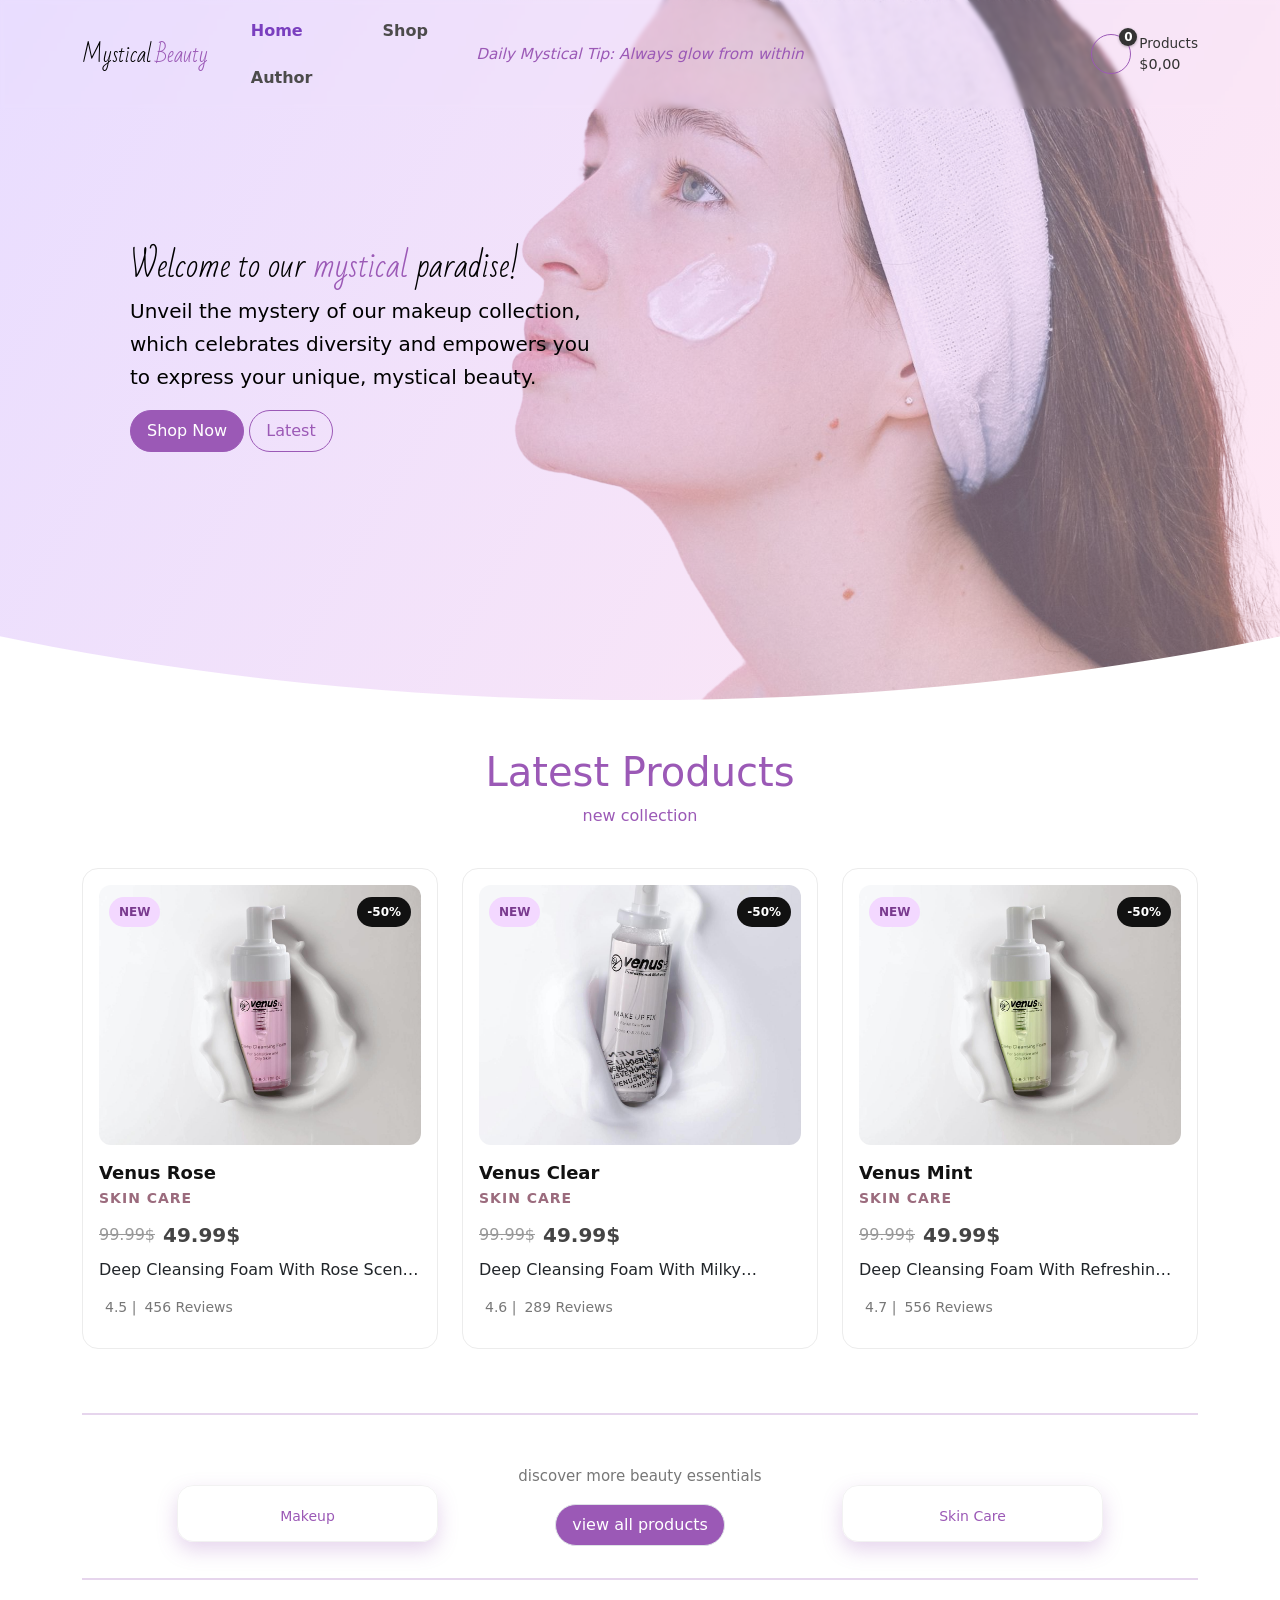
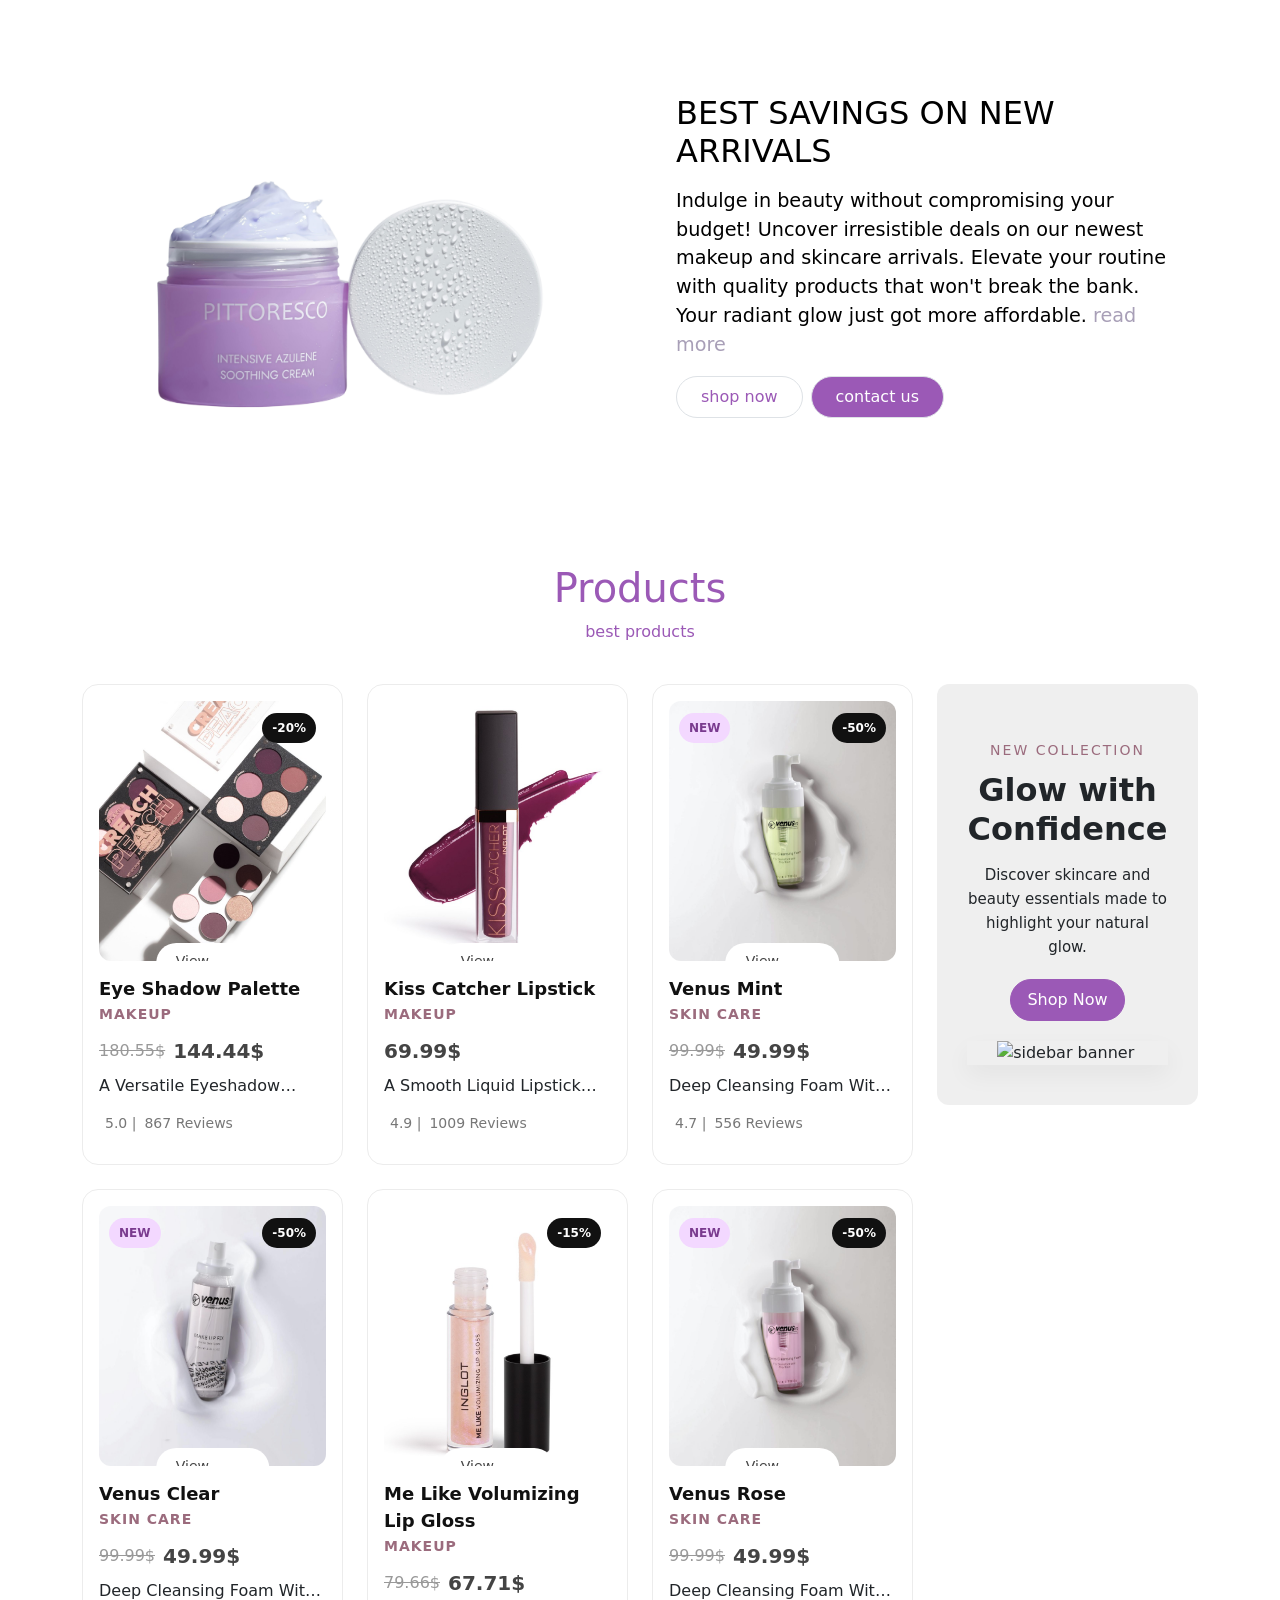
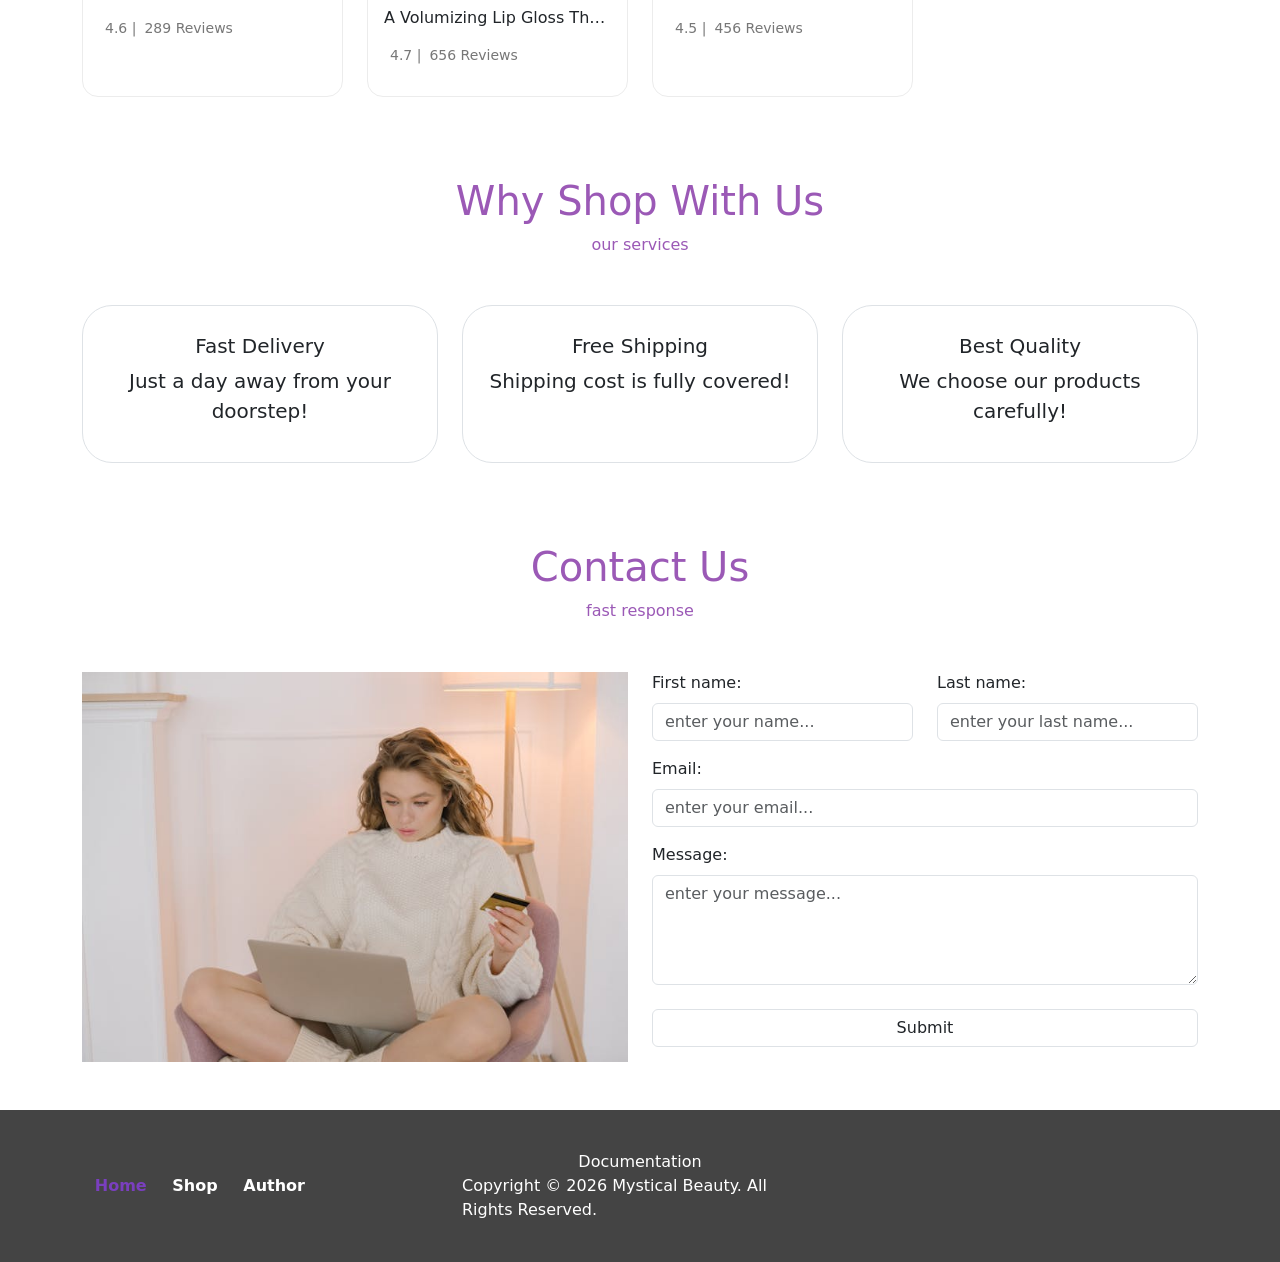
==== commit 1e46ad9c: "Add files via upload" ====
--- a/index.html
+++ b/index.html
@@ -13,8 +13,7 @@
       crossorigin="anonymous"
     />
 
-       <link rel="icon" href="assets/img/favicon.ico?v=1"/>
-
+    <link rel="icon" href="./assets/img/favicon.ico?v=1"/>
 
     <!-- Font Awesome -->
     <script
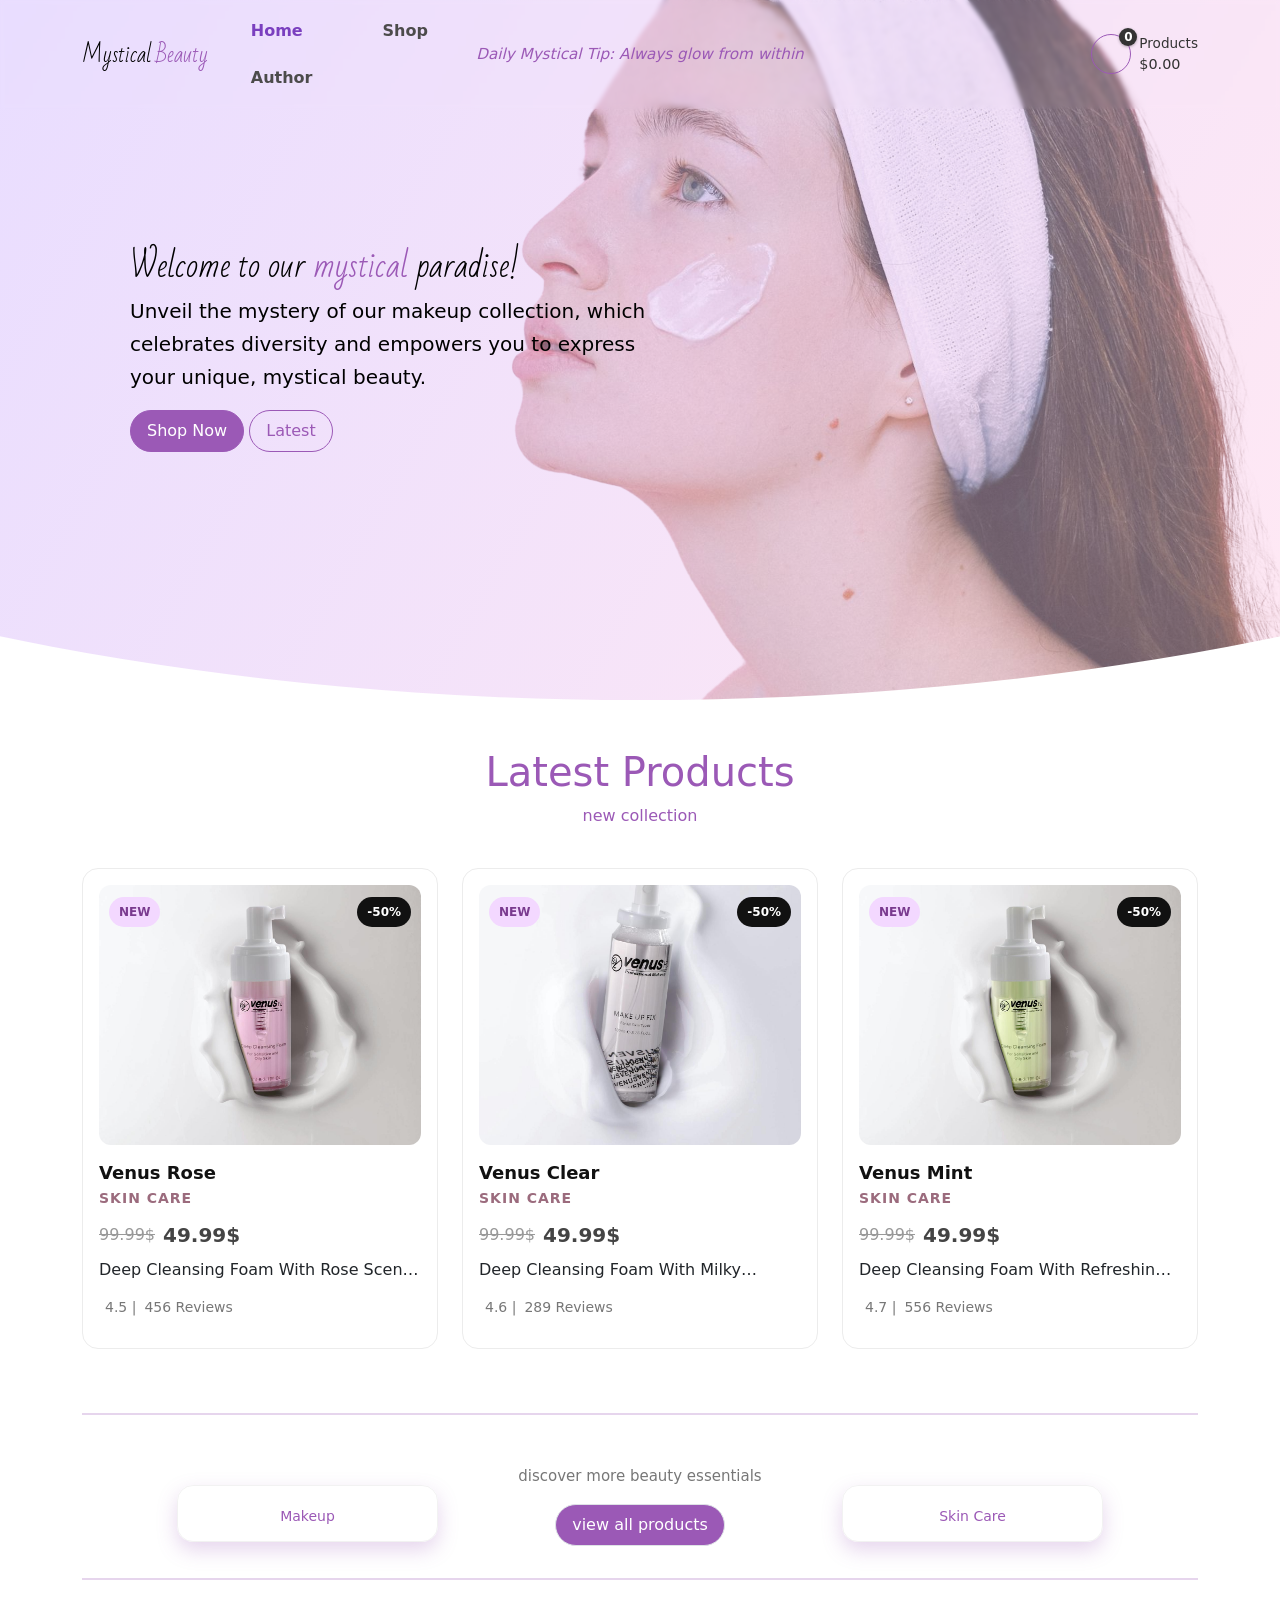
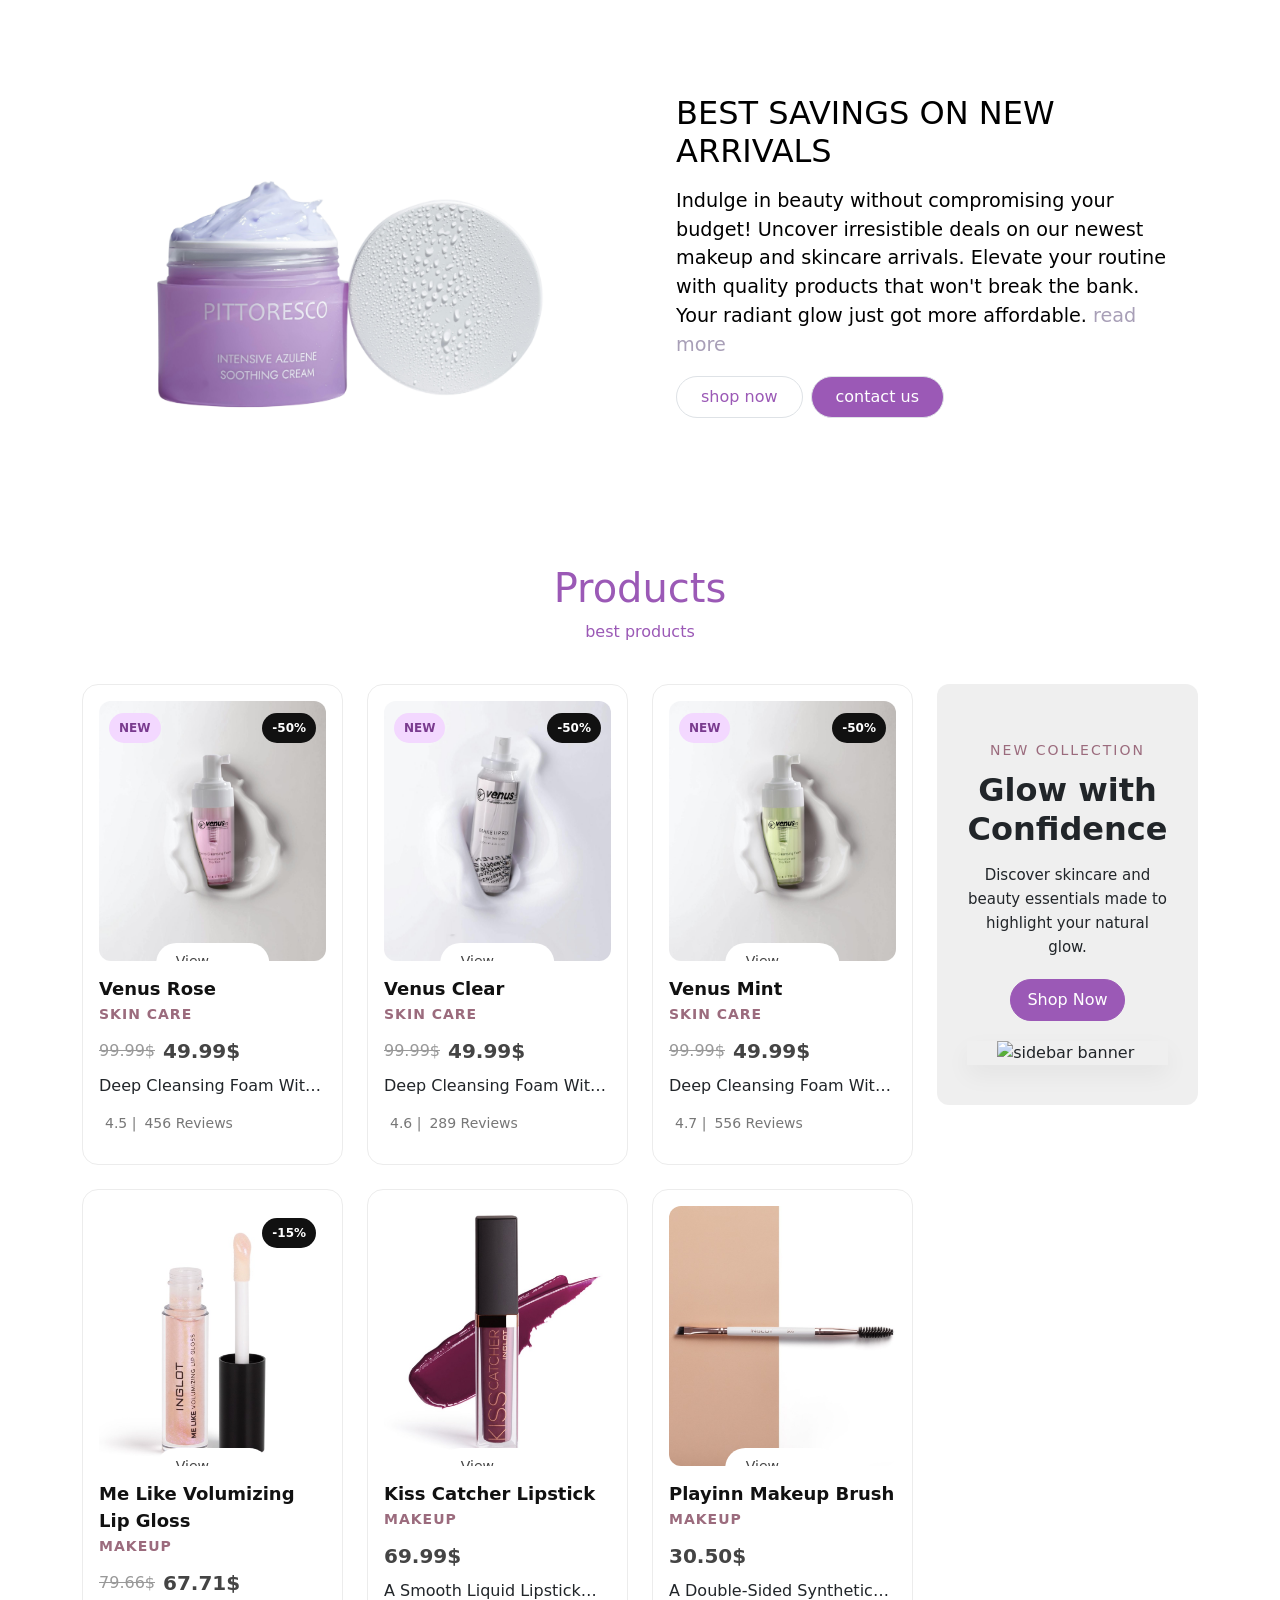
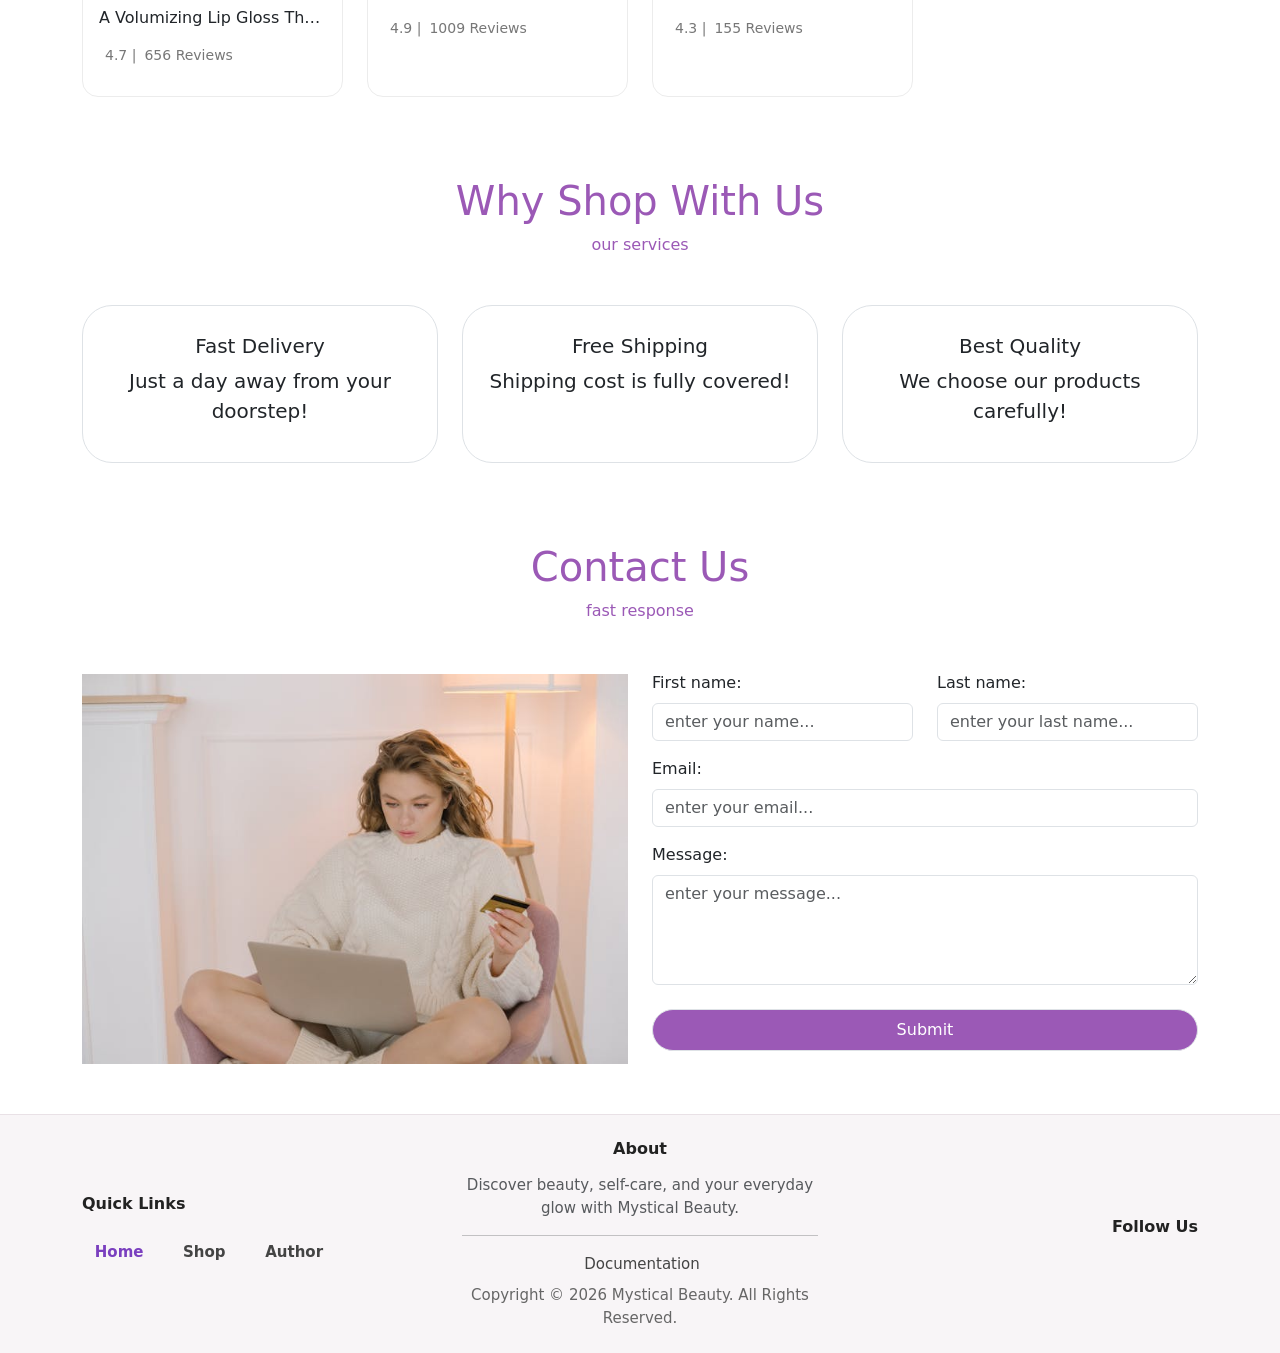
==== commit f9da7cbc: "Add files via upload" ====
--- a/index.html
+++ b/index.html
@@ -13,7 +13,7 @@
       crossorigin="anonymous"
     />
 
-    <link rel="icon" href="./assets/img/favicon.ico?v=1"/>
+    <link rel="icon" href="./assets/img/favicon.ico?v=1" />
 
     <!-- Font Awesome -->
     <script
@@ -324,7 +324,6 @@
                     id="first-name"
                     name="name"
                     placeholder="enter your name..."
-                    required
                   />
                   <span class="error-message" id="nameError"></span>
                 </div>
@@ -337,7 +336,6 @@
                     id="last-name"
                     name="last-name"
                     placeholder="enter your last name..."
-                    required
                   />
                   <span class="error-message" id="lastNameError"></span>
                 </div>
@@ -347,12 +345,10 @@
                 <label for="email" class="mb-2">Email:</label>
                 <input
                   class="form-control"
-                  type="email"
+                  type="text"
                   name="email"
                   id="email"
                   placeholder="enter your email..."
-                  autocomplete="email"
-                  required
                 />
                 <span class="error-message" id="emailError"></span>
               </div>
@@ -365,7 +361,6 @@
                   id="message"
                   rows="4"
                   placeholder="enter your message..."
-                  required
                 ></textarea>
                 <span class="error-message" id="messageError"></span>
               </div>
@@ -374,7 +369,7 @@
                 <button
                   type="submit"
                   id="form-submit"
-                  class="form-control mt-2 button button-outline text-center border"
+                  class="mt-2 button button-primary w-100 text-center border"
                 >
                   Submit
                 </button>
@@ -388,11 +383,12 @@
     </section>
 
     <!-- footer -->
-    <footer id="footer" class="mt-5 d-flex justify-content-center">
+    <footer id="footer" class="mt-5 py-4">
       <div class="container">
-        <div class="row align-items-center text-center text-lg-start gy-3">
+        <div class="row align-items-center text-center text-lg-start gy-4">
           <div class="col-12 col-lg-4">
             <div class="footer-nav">
+              <h6 class="mb-3">Quick Links</h6>
               <ul
                 class="footer-navbar mb-0 ps-0 d-flex flex-wrap justify-content-center justify-content-lg-start"
               ></ul>
@@ -400,12 +396,19 @@
           </div>
 
           <div class="col-12 col-lg-4">
-            <div class="flex-column">
-              <div id="link-to-center" class="text-center">
-                <a href="#" target="_blank">Documentation</a>
-              </div>
+            <div class="text-center">
+              <h6 class="mb-3">About</h6>
+              <p class="small text-muted mb-2">
+                Discover beauty, self-care, and your everyday glow with Mystical
+                Beauty.
+              </p>
+
+              <hr />
+              <a href="documentation.pdf" target="_blank">
+                <i class="fa-solid fa-file-lines me-1"></i> Documentation
+              </a>
               <div class="copy">
-                <p class="mb-0">
+                <p class="mb-0 mt-2">
                   Copyright &copy; 2026 Mystical Beauty. All Rights Reserved.
                 </p>
               </div>
@@ -413,10 +416,13 @@
           </div>
 
           <div class="col-12 col-lg-4">
-            <div
-              id="socialIcons"
-              class="d-flex justify-content-center justify-content-lg-end"
-            ></div>
+            <div class="text-center text-lg-end">
+              <h6 class="mb-3">Follow Us</h6>
+              <div
+                id="socialIcons"
+                class="d-flex justify-content-center justify-content-lg-end gap-3"
+              ></div>
+            </div>
           </div>
         </div>
       </div>
--- a/assets/css/style.css
+++ b/assets/css/style.css
@@ -113,14 +113,9 @@
   margin: 0;
 }
 
-
 .discover-more {
   margin-top: 50px;
 }
-
-/* =========================
-   HEADER / NAVIGATION
-========================= */
 
 /* =========================
    HEADER / NAVIGATION
@@ -132,9 +127,7 @@
   width: 100%;
   z-index: 10;
   backdrop-filter: blur(2px);
-  
-}
-
+}
 #header {
   min-height: 75px;
   gap: 20px;
@@ -235,7 +228,6 @@
   background: rgba(255, 255, 255, 0.9);
   backdrop-filter: blur(8px);
 }
-
 
 /* =========================
    HEADER CART
@@ -338,7 +330,6 @@
 ========================= */
 
 .title {
-  width: 500px !important;
   animation: fadeBlur 1s ease forwards;
 }
 
@@ -427,7 +418,6 @@
   transform: translateY(-6px);
 }
 
-
 .artical {
   border: 1px solid #ececec;
   border-radius: 16px;
@@ -464,7 +454,6 @@
   -webkit-box-orient: vertical;
   overflow: hidden;
   margin-bottom: 15px;
-
 }
 
 /* =========================
@@ -671,7 +660,6 @@
   border-radius: 16px;
   height: 100%;
   box-shadow: 0 4px 18px rgba(0, 0, 0, 0.04);
-  
 }
 
 .filters h3 {
@@ -752,7 +740,7 @@
 .remove-btn {
   border: none;
   background: transparent;
-  color: #b94b6f;
+  color: var(--primary);
   font-weight: 500;
   cursor: pointer;
 }
@@ -767,7 +755,7 @@
 }
 
 .continue-shopping {
-  color: #b94b6f;
+  color: var(--primary);
   font-weight: 500;
 }
 
@@ -775,6 +763,15 @@
   font-size: 28px;
 }
 
+.danger-msg {
+  color: var(--danger);
+
+  transition: 0.3s;
+}
+
+.danger-msg.show {
+  opacity: 1;
+}
 
 /* =========================
    RATING
@@ -892,8 +889,6 @@
    IMAGE + TEXT SECTION
 ========================= */
 
-
-
 .levo img {
   max-width: 70%;
   height: auto;
@@ -901,7 +896,6 @@
 
 #photo-panel {
   margin: 0;
-
 }
 
 .right {
@@ -970,55 +964,122 @@
   font-size: 0.95rem;
 }
 
-
-
 #contact img {
   width: 100%;
   height: auto;
 }
 
+/* AUTHOR */
+.author-section {
+  min-height: 70vh;
+  display: flex;
+  align-items: center;
+}
+
+.author-subtitle{
+  color: var(--primary);
+  
+}
+
+.author-card {
+  background: #fff;
+  border: 1px solid rgba(0, 0, 0, 0.06);
+}
+
+.author-image-wrapper {
+  padding: 40px 20px;
+}
+
+.author-image {
+  max-width: 320px;
+  width: 100%;
+  border-radius: 24px;
+  object-fit: cover;
+  box-shadow: 0 12px 30px rgba(0, 0, 0, 0.12);
+}
+
+.author-content h2 {
+  font-size: 2rem;
+  color: #5d5c5c;
+}
+
+.author-section h1 {
+  font-weight: 100;
+}
+.author-content {
+  background: linear-gradient(
+    135deg,
+    rgba(206, 180, 255, 0.35),
+    rgba(255, 205, 230, 0.35)
+  );
+  border-radius: 24px;
+  margin-right: 50px;
+}
+
+.author-info p {
+  font-size: 1.05rem;
+  margin-bottom: 12px;
+  color: #444;
+}
+
+.info-label {
+  font-weight: 600;
+  color: var(--primary);
+}
+
+.author-text {
+  font-size: 1.05rem;
+  line-height: 1.8;
+  color: #666;
+}
+
 /* =========================
    FOOTER
 ========================= */
 
-footer {
-  background-color: var(--black);
-}
-
 #footer {
-  padding: 40px 0;
-  text-align: center;
-}
-
-
-#link-to-center a,
-.copy p,
-.footer-navbar,
-#socialIcons i {
-  color: #fff;
-}
-
-.link-to-center {
-  color: #fff;
-}
-
-.footer-nav li a {
-  font-size: 16px;
-  color: var(--light);
-}
-
-.footer-nav li:last-child {
-  margin-right: 0;
-}
-
-#socialIcons i {
-  padding: 0.5rem;
-}
-
-#socialIcons i:hover {
-  color: var(--primary);
-  transition: all 0.2s ease-in;
-  transition: all 0.2s ease-out;
+  background-color: #f8f5f7;
+  border-top: 1px solid #e9e1e6;
+}
+
+#footer h6 {
+  font-weight: 600;
+  color: #222;
+}
+
+#footer p,
+#footer a {
+  font-size: 15px;
+}
+
+#footer a {
+  text-decoration: none;
+  color: #444;
+  transition: 0.3s;
+}
+
+#footer a:hover {
+  color: var(--primary);
+}
+
+#socialIcons a {
+  font-size: 22px;
+  color: #444;
+  transition: 0.3s;
+}
+
+#socialIcons a:hover {
+  color: var(--primary);
+}
+
+.footer-navbar {
+  list-style: none;
+  gap: 14px;
+}
+
+.copy p {
+  font-size: 14px;
+  color: #666;
 }
 
 /* =========================
@@ -1026,7 +1087,6 @@
 ========================= */
 
 @media (max-width: 991.98px) {
-
   #header {
     min-height: auto;
     padding-top: 12px;
@@ -1144,6 +1204,14 @@
   .shopProducts .artical {
     padding: 14px;
   }
+  .author-image {
+    max-width: 240px;
+  }
+
+  .author-content {
+    text-align: center;
+    margin-right: 0px;
+  }
 }
 
 @media (max-width: 575.98px) {
@@ -1174,4 +1242,4 @@
     height: 36px;
     font-size: 1rem;
   }
-}+}
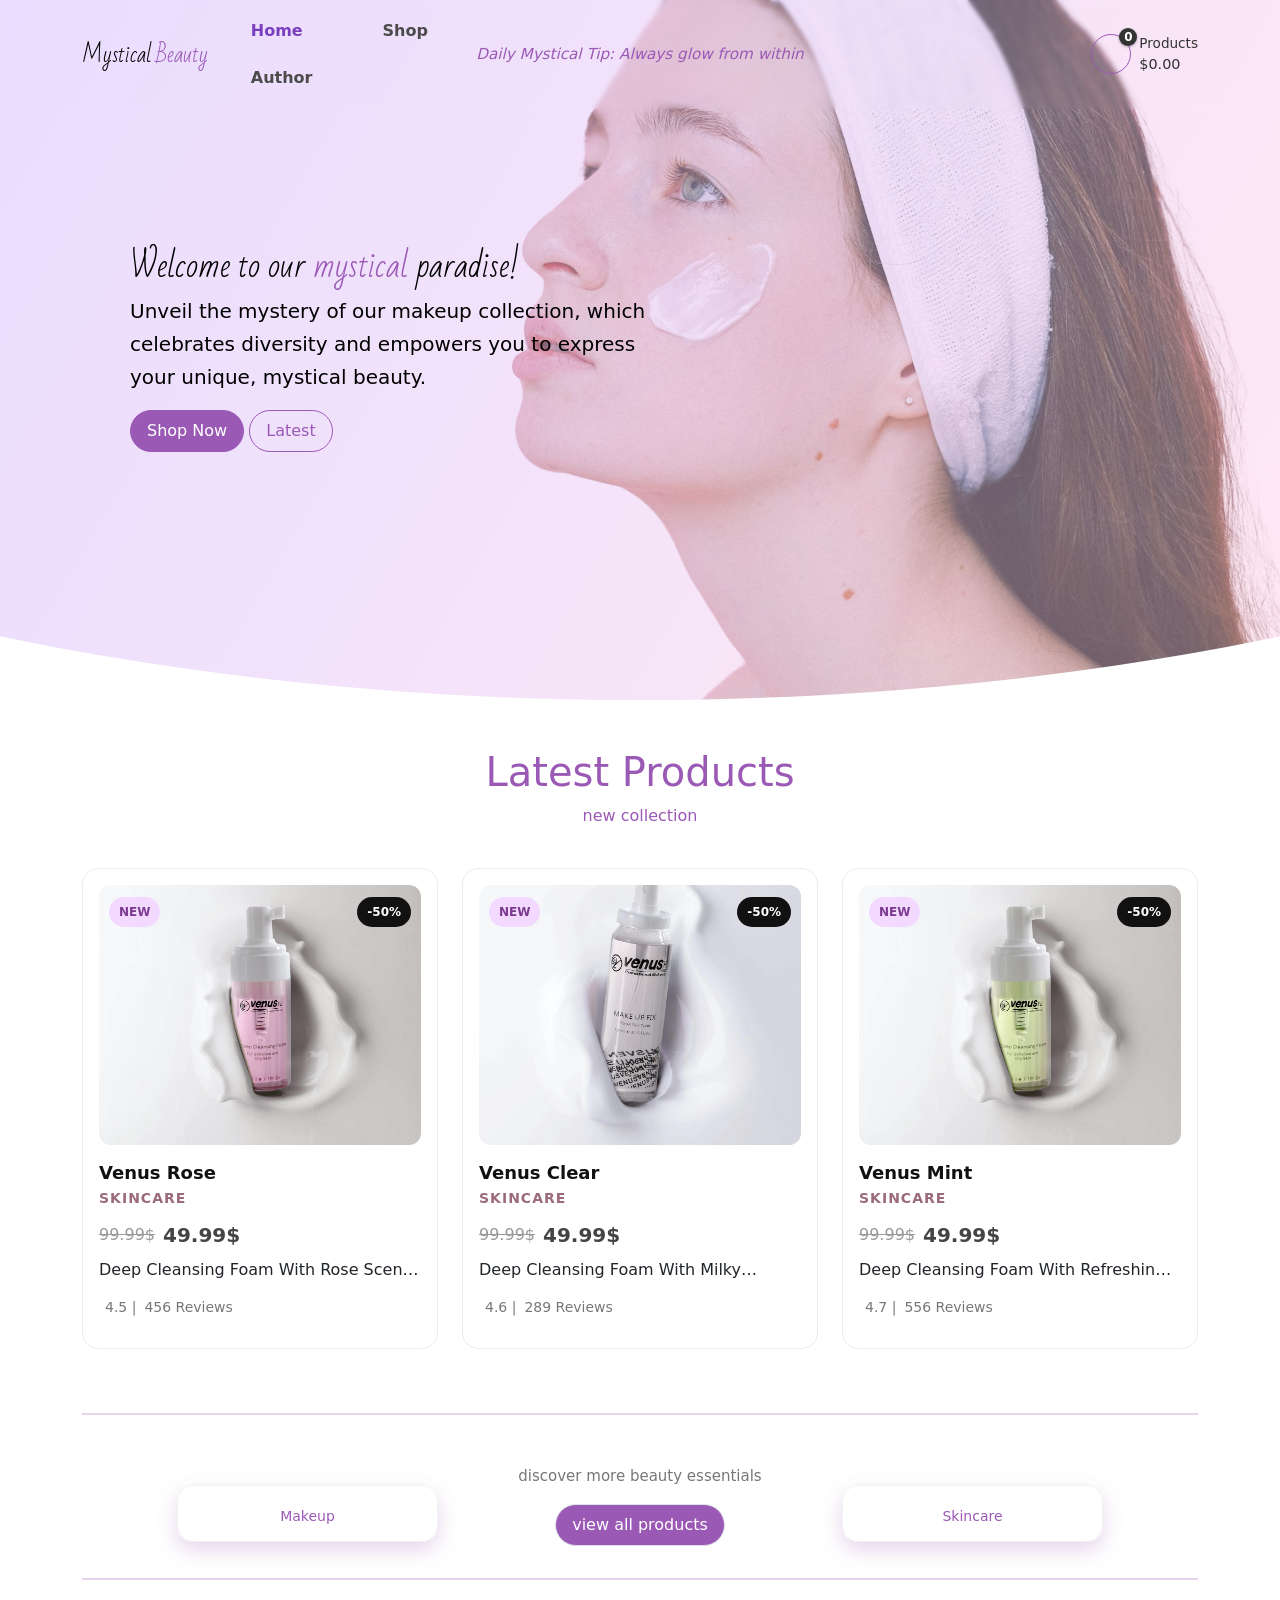
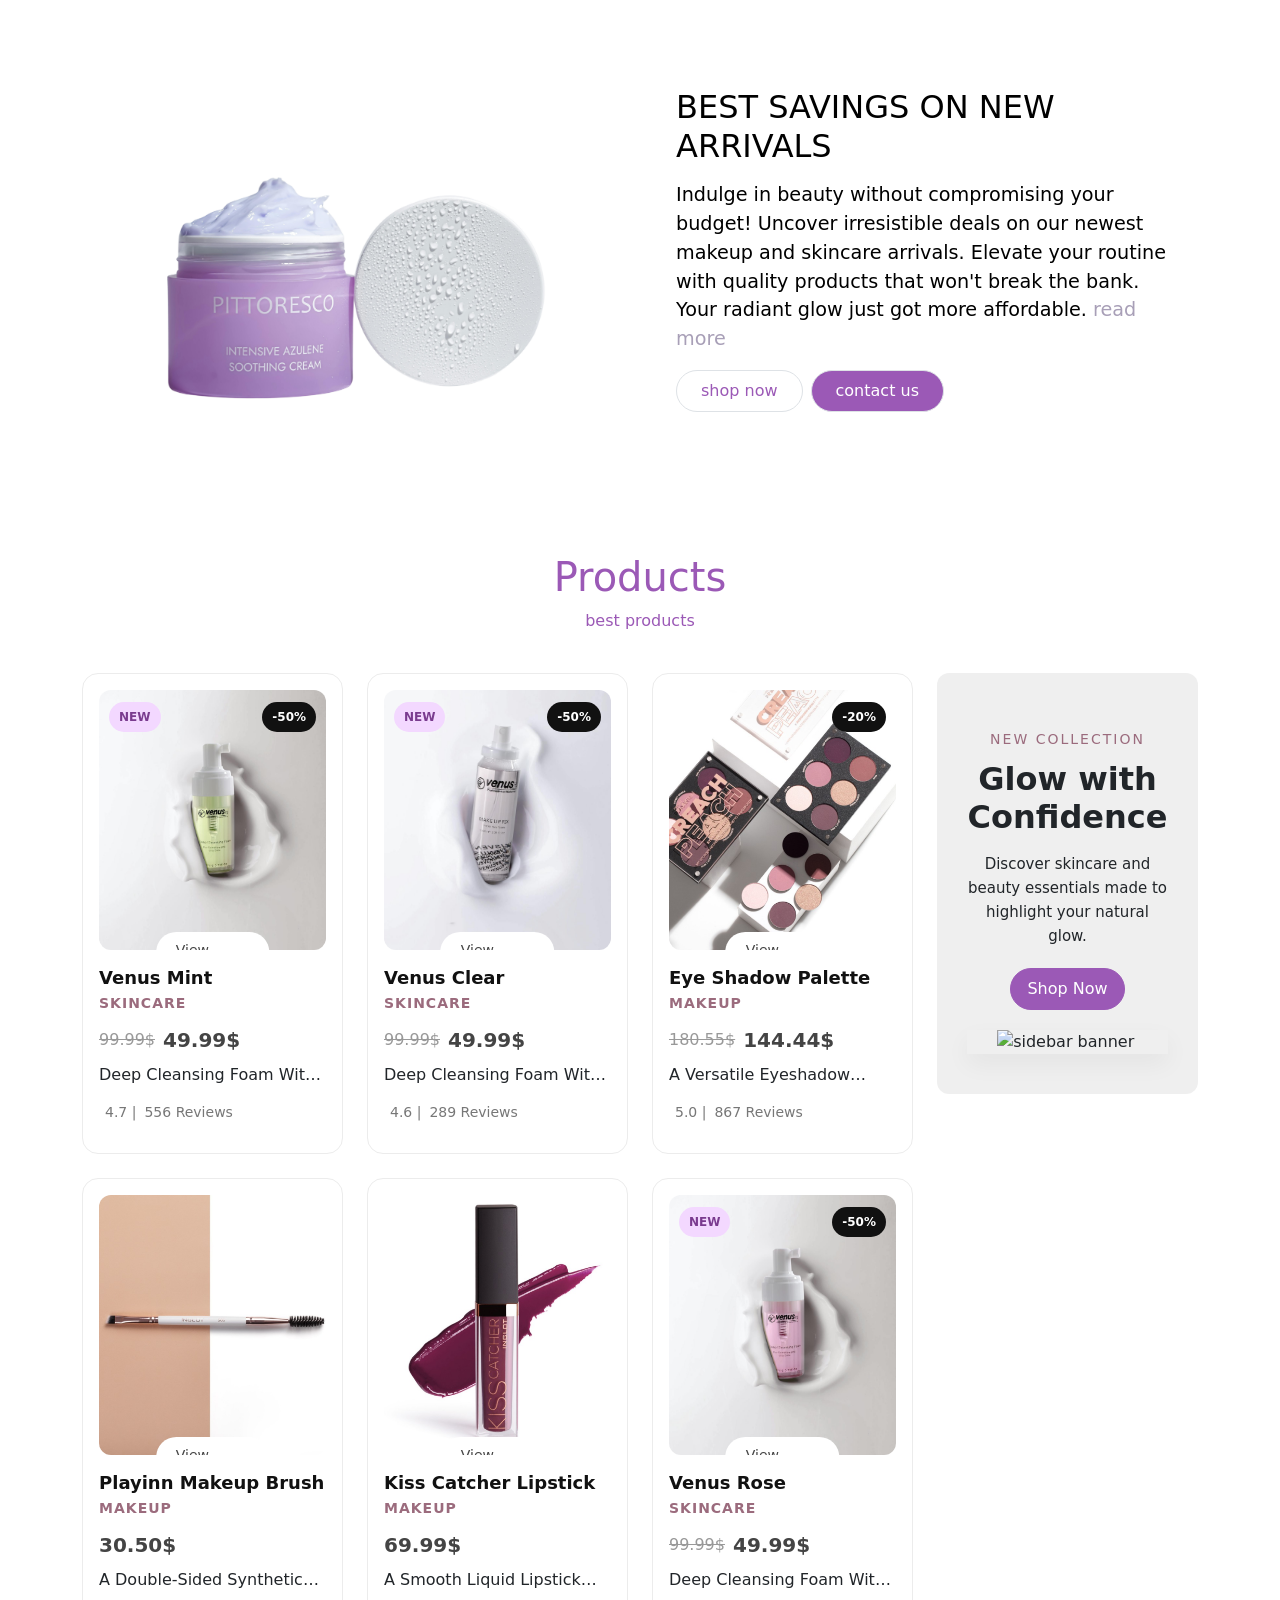
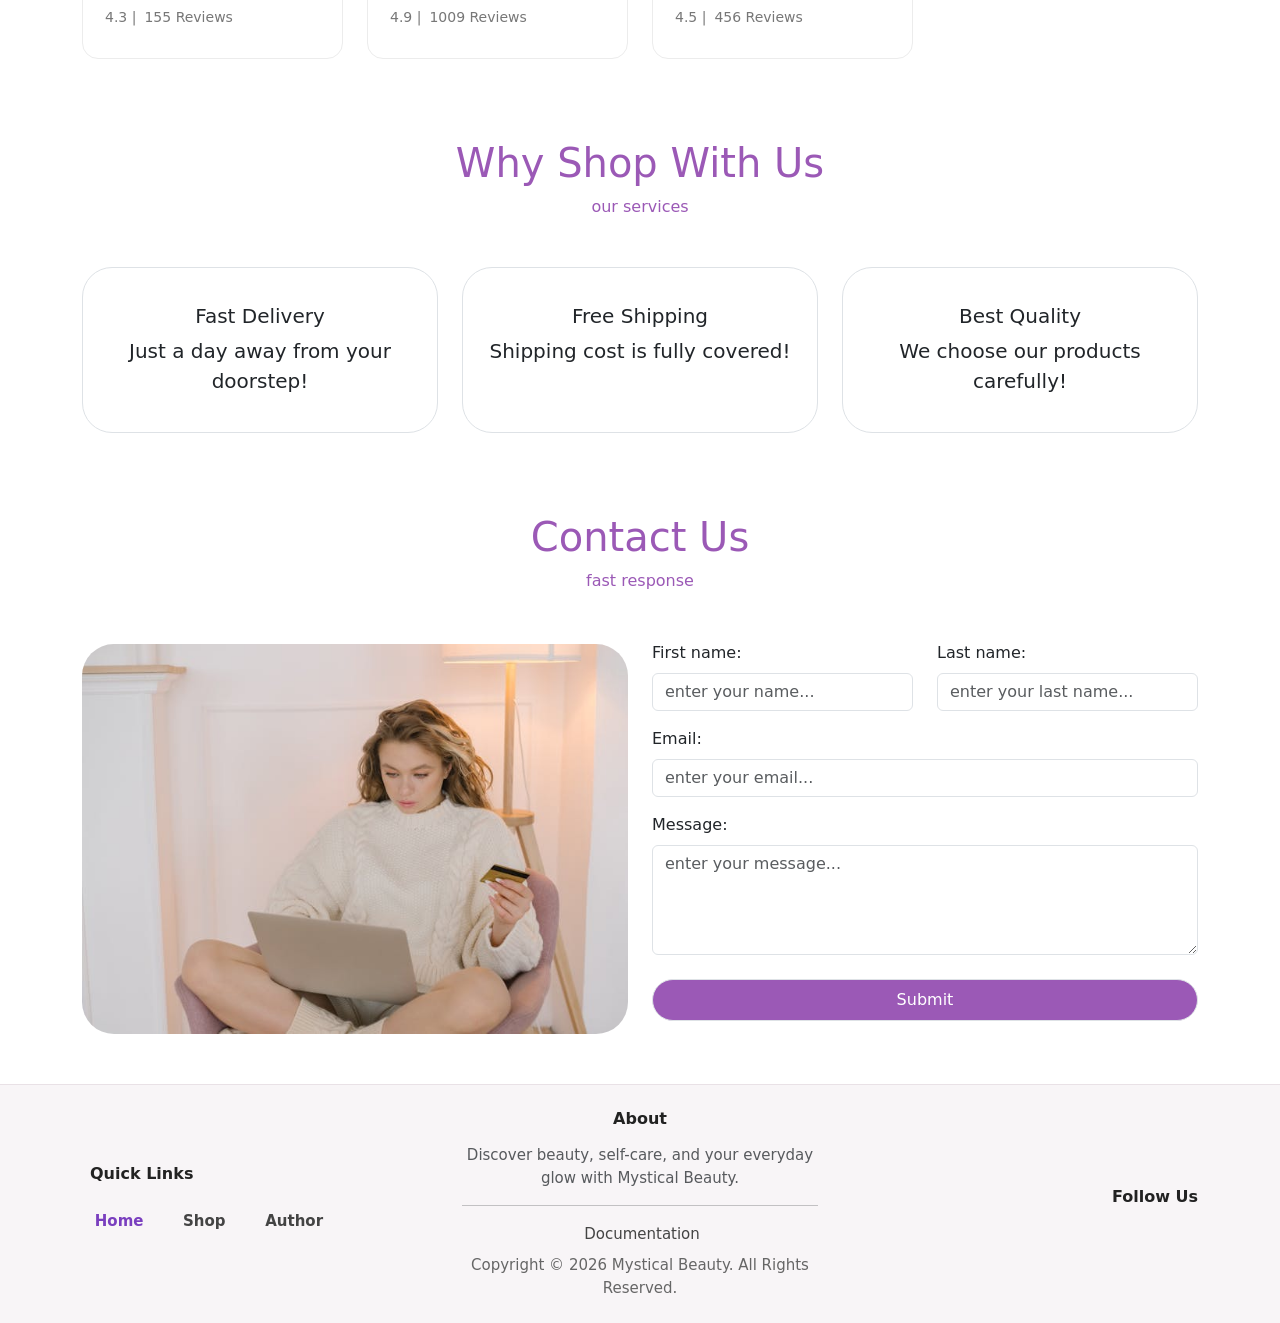
==== commit 45884b59: "Add files via upload" ====
--- a/index.html
+++ b/index.html
@@ -2,6 +2,17 @@
 <html lang="en">
   <head>
     <meta charset="UTF-8" />
+
+    <meta
+      name="keywords"
+      content="mystic, mystical, beauty, shop, products, skincare, skin care, makeup, contact, collection"
+    />
+    <meta
+      name="description"
+      content="Discover Mystical Beauty - your go-to place for skincare and makeup products. Glow from within with our carefully selected beauty products."
+    />
+    <meta http-equiv="X-UA-Compatible" content="IE=edge" />
+    <meta name="author" content="Zorka Grčić 53/22" />
     <meta name="viewport" content="width=device-width, initial-scale=1.0" />
     <link rel="stylesheet" href="assets/css/style.css" type="text/css" />
 
@@ -21,7 +32,7 @@
       crossorigin="anonymous"
     ></script>
 
-    <title>Mystical Beauty</title>
+    <title>Mystical Beauty | Skincare & Makeup for Your Natural Glow</title>
   </head>
   <body>
     <!-- header -->
@@ -139,7 +150,7 @@
           <div class="col-12 col-md-3">
             <a href="shop.html?category=2" class="category-link">
               <i class="fa-solid fa-spa"></i>
-              <span>Skin Care</span>
+              <span>Skincare</span>
             </a>
           </div>
         </div>
@@ -150,20 +161,20 @@
 
     <!-- photo panel -->
     <section id="photo-panel">
-      <div class="container p-0">
+      <div class="container">
         <div class="row justify-content-center align-items-center g-4">
           <div class="col-12 col-md-6 text-center">
             <div class="levo w-100">
               <img
                 src="assets/img/panel-img.png"
-                alt="pittoresco"
+                alt="Makeup and skincare product display"
                 class="img-fluid"
               />
             </div>
           </div>
 
           <div class="col-12 col-md-6">
-            <div class="right ps-md-4 pe-md-4 w-100">
+            <div class="right ps-md-4 pe-md-4">
               <h2>best savings on new arrivals</h2>
               <p id="pocetniTekst" class="pt-2">
                 Indulge in beauty without compromising your budget! Uncover
@@ -172,7 +183,7 @@
                 bank. Your radiant glow just got more affordable.
                 <span id="readMore">read more</span>
               </p>
-              <p id="dodatniTekst" style="display: none">
+              <p id="dodatniTekst" class="hidden">
                 Why settle for ordinary when you can have extraordinary? Don't
                 miss out on the chance to redefine your beauty journey!
                 <span id="readLess">read less</span>
@@ -193,10 +204,10 @@
                 </a>
               </div>
             </div>
-          </div>
-        </div>
-      </div>
-    </section>
+          </div> 
+        </div>
+      </div>
+    </section> 
 
     <!-- all products -->
     <section id="AllProducts" class="d-flex flex-column justify-content-center">
@@ -262,7 +273,7 @@
               <div class="icon-box span-primary">
                 <i class="fa-solid fa-truck-fast fs-1"></i>
               </div>
-              <div class="detail-box mt-2">
+              <div class="detail-box mt-3">
                 <h5>fast delivery</h5>
                 <p class="fs-5">Just a day away from your doorstep!</p>
               </div>
@@ -274,7 +285,7 @@
               <div class="icon-box span-primary">
                 <i class="fa-solid fa-hand-holding-dollar fs-1"></i>
               </div>
-              <div class="detail-box mt-2">
+              <div class="detail-box mt-3">
                 <h5>free shipping</h5>
                 <p class="fs-5">Shipping cost is fully covered!</p>
               </div>
@@ -286,7 +297,7 @@
               <div class="icon-box span-primary">
                 <i class="fa-sharp fa-solid fa-award fs-1"></i>
               </div>
-              <div class="detail-box mt-2">
+              <div class="detail-box mt-3">
                 <h5>best quality</h5>
                 <p class="fs-5">We choose our products carefully!</p>
               </div>
@@ -309,7 +320,7 @@
             <img
               src="assets/img/contact-img.jpg"
               alt="contact"
-              class="img-fluid"
+              class="img-fluid rounded-5"
             />
           </div>
 
@@ -388,7 +399,7 @@
         <div class="row align-items-center text-center text-lg-start gy-4">
           <div class="col-12 col-lg-4">
             <div class="footer-nav">
-              <h6 class="mb-3">Quick Links</h6>
+              <h6 class="mb-3 ps-2">Quick Links</h6>
               <ul
                 class="footer-navbar mb-0 ps-0 d-flex flex-wrap justify-content-center justify-content-lg-start"
               ></ul>
--- a/assets/css/style.css
+++ b/assets/css/style.css
@@ -703,6 +703,18 @@
   color: #777;
 }
 
+/* pagination */
+#pagination .page-link {
+  border-radius: 10px;
+  color: #000;
+}
+
+#pagination .page-item.active .page-link {
+  background-color: var(--primary); 
+  border-color: var(--primary);
+  color: #fff;
+}
+
 /* =========================
    CART
 ========================= */
@@ -1164,6 +1176,10 @@
 }
 
 @media (max-width: 767.98px) {
+.right p{
+  font-size: 1rem;
+}
+
   #header {
     flex-wrap: wrap;
     justify-content: space-between !important;
@@ -1243,3 +1259,4 @@
     font-size: 1rem;
   }
 }
+
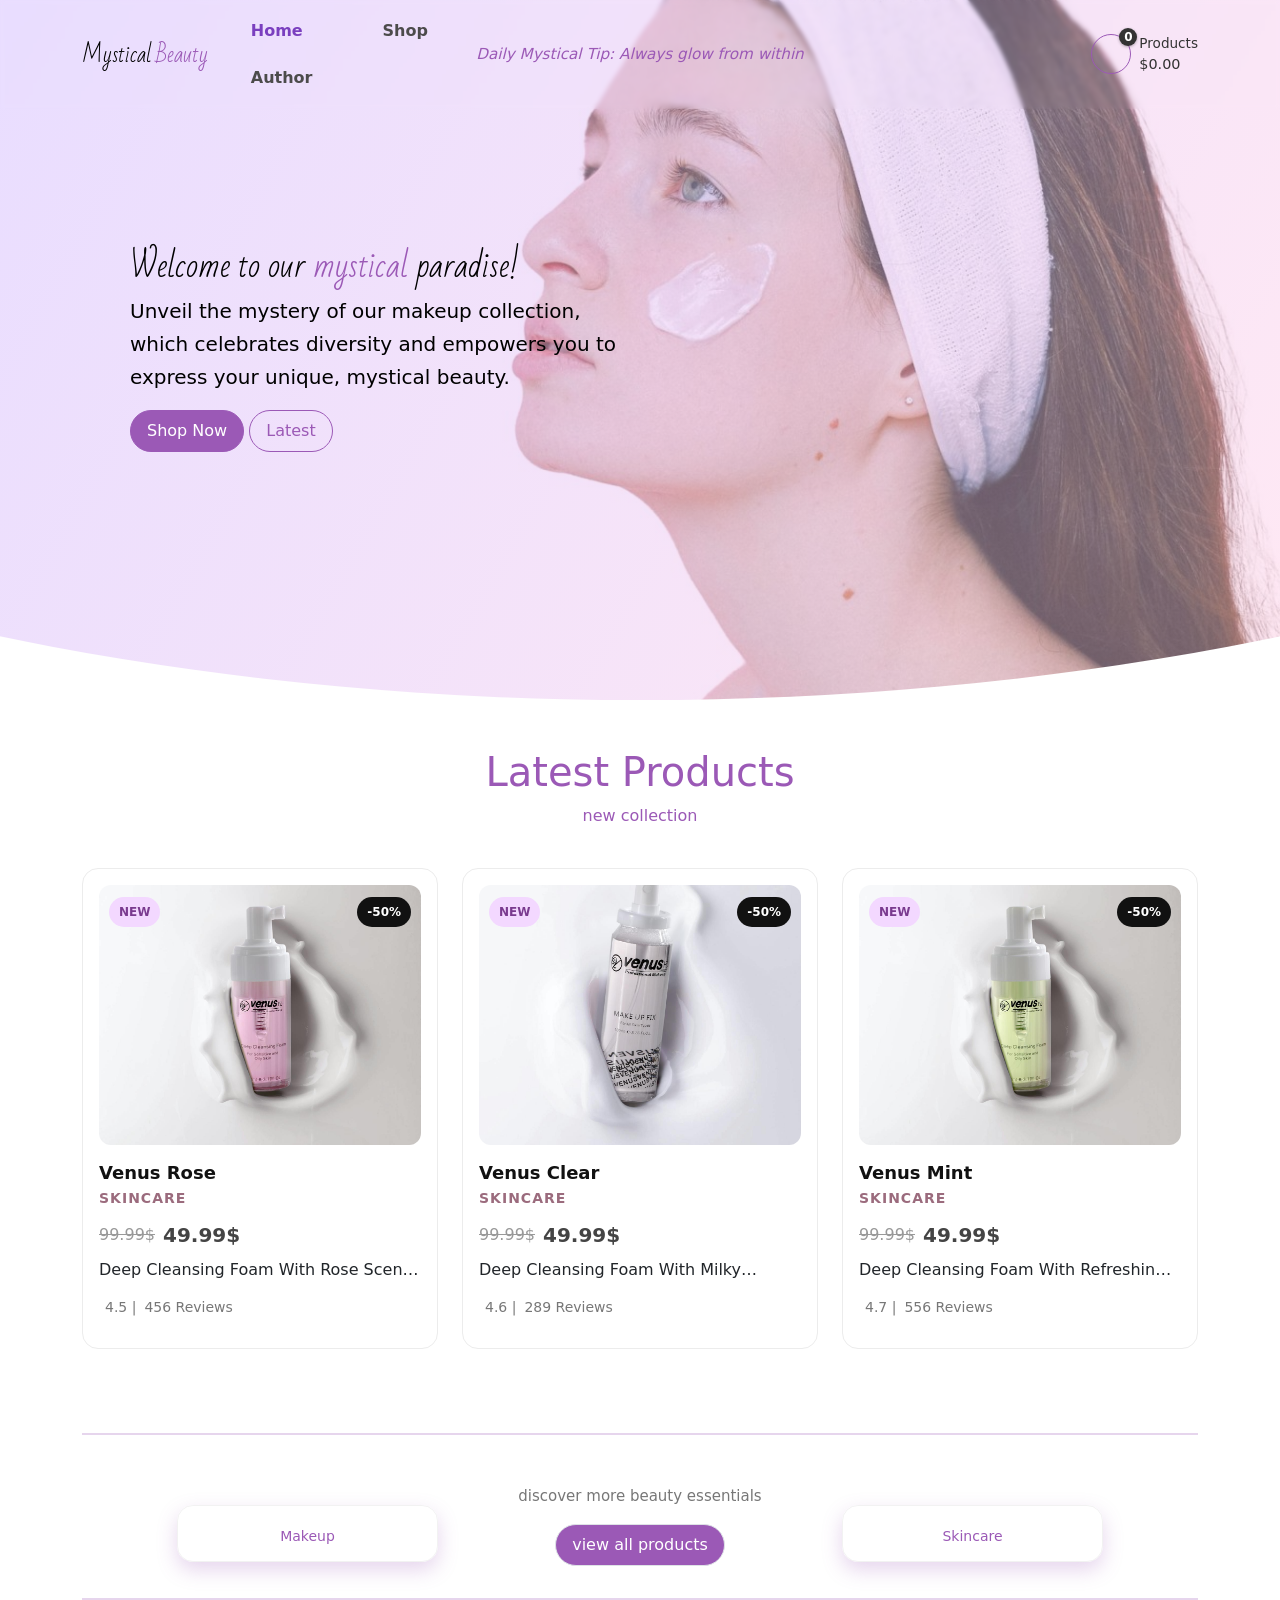
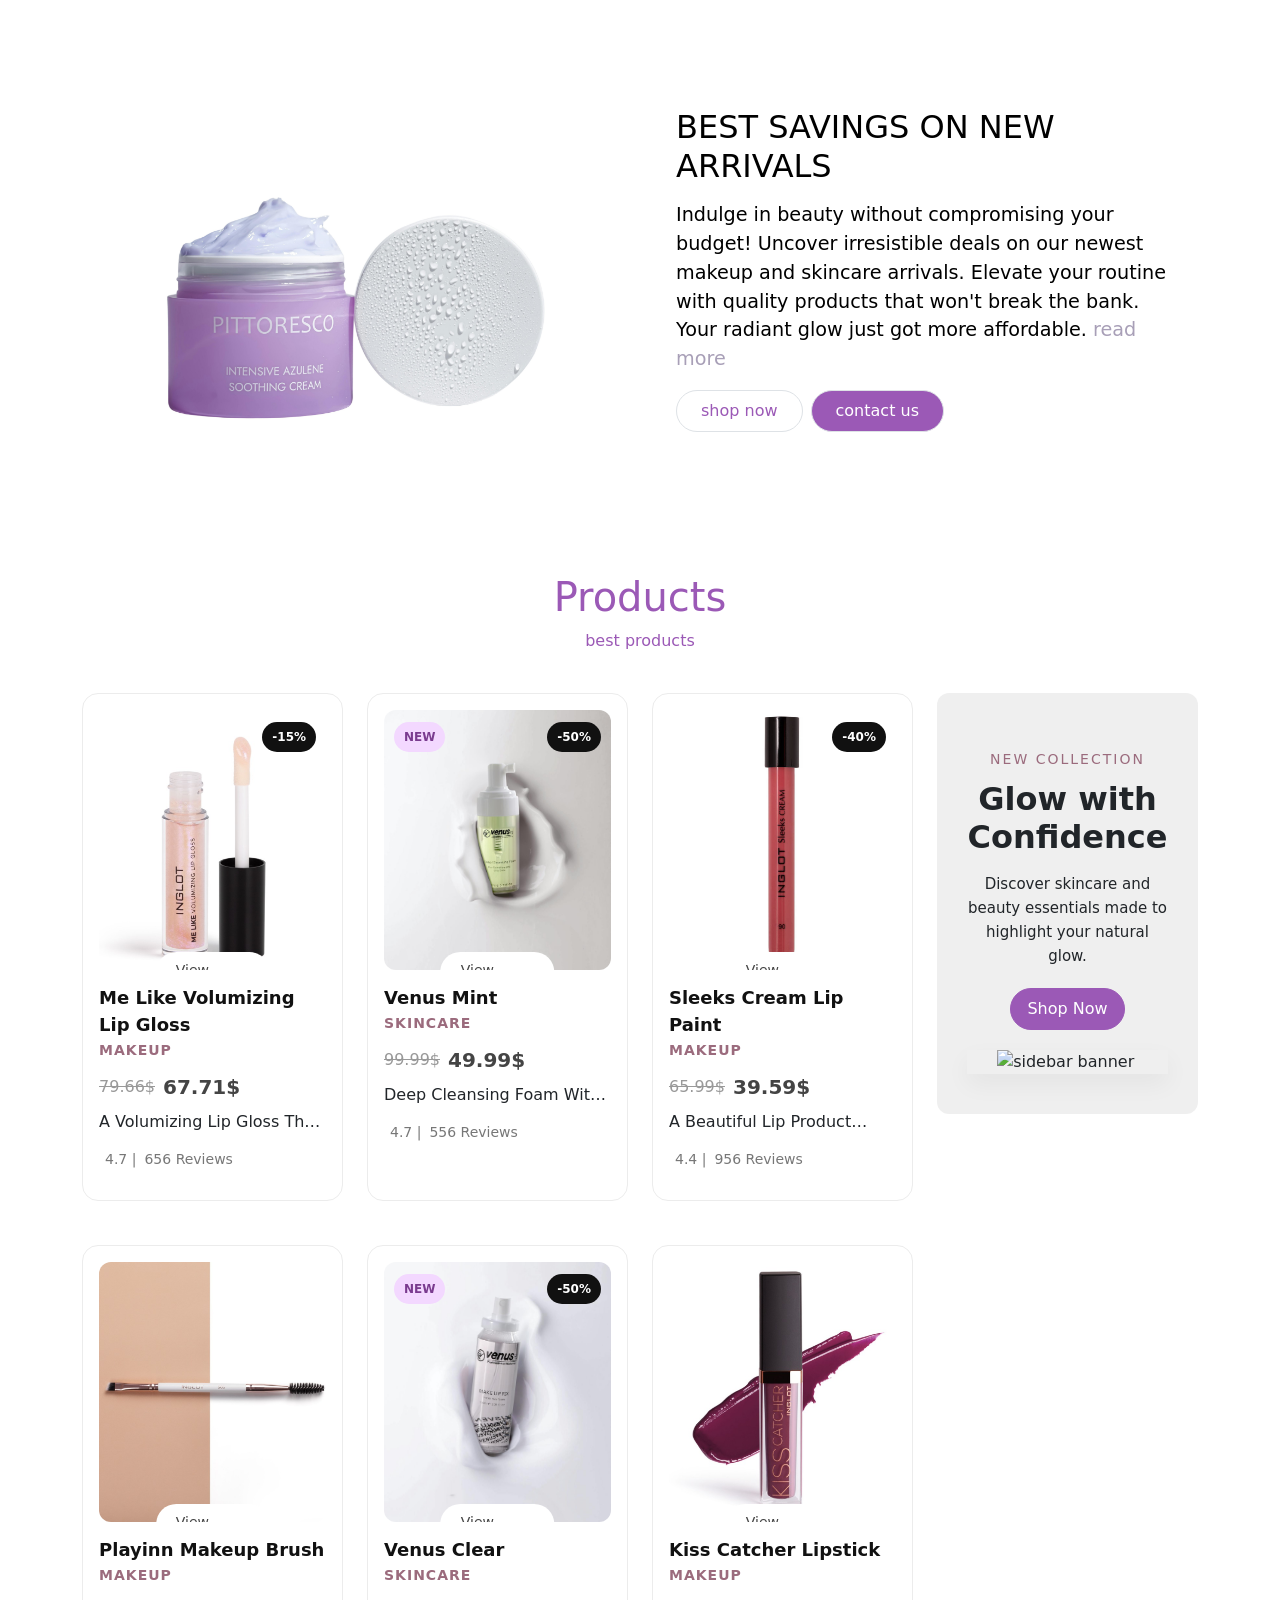
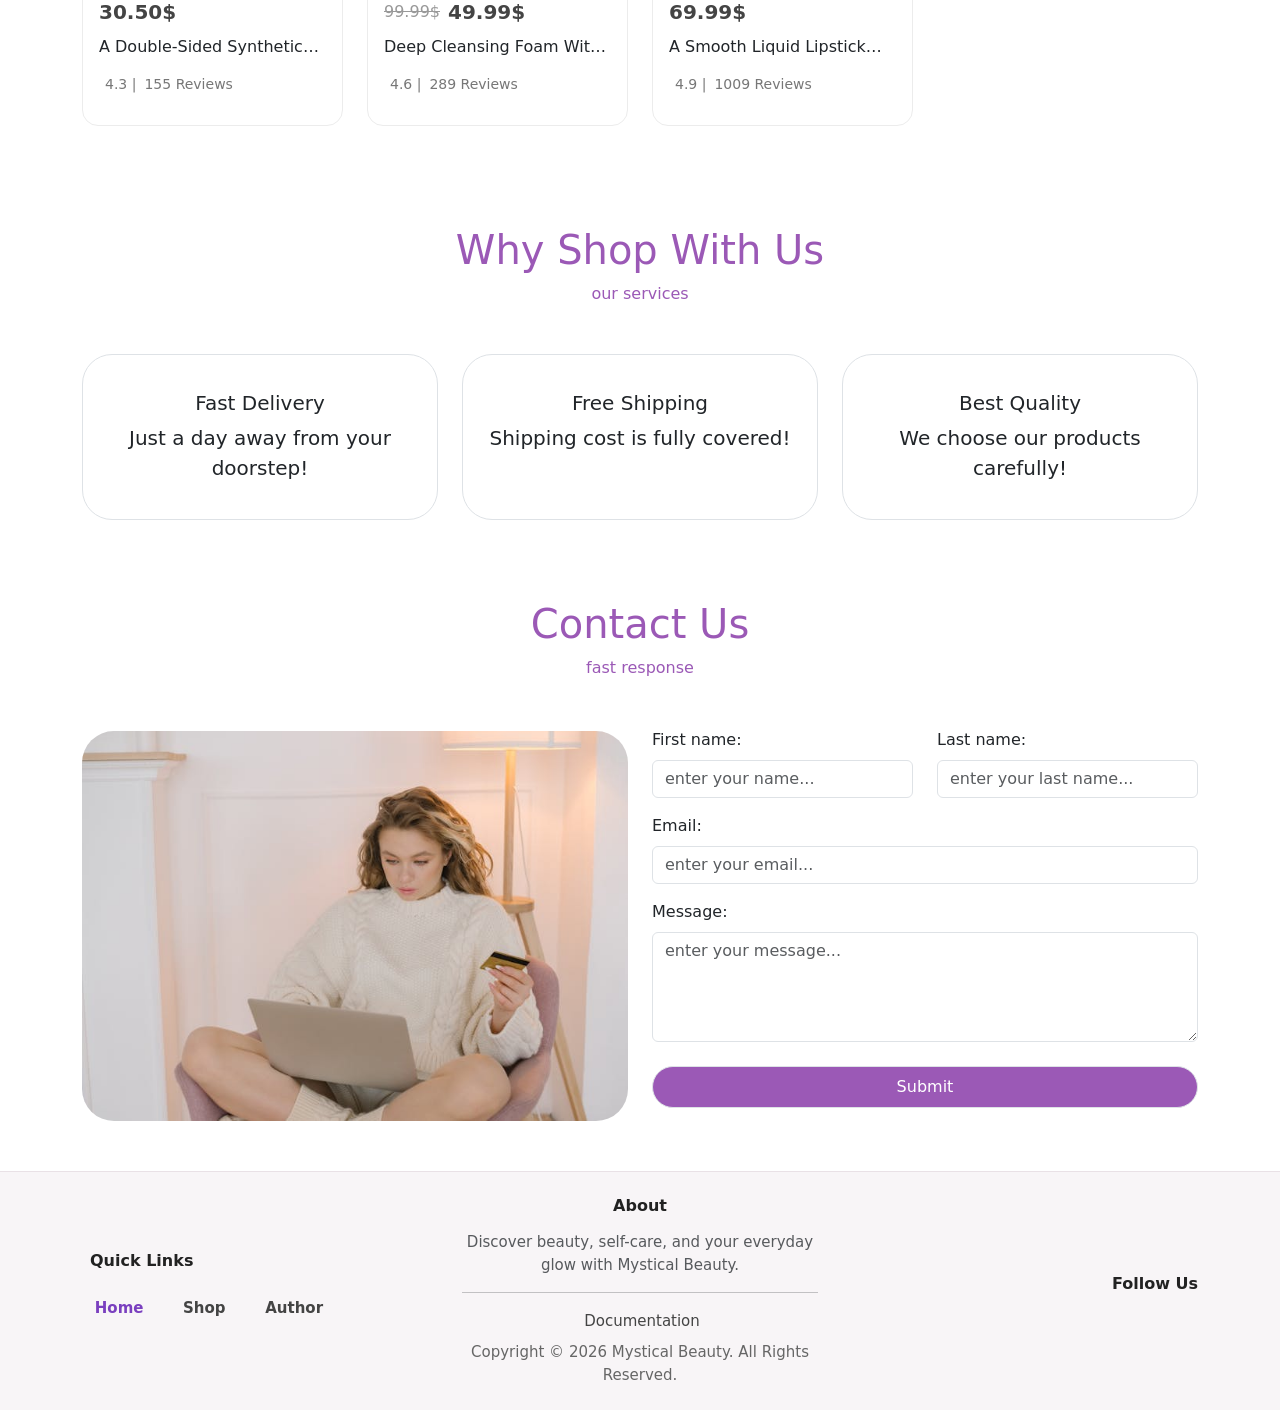
==== commit c1f3785a: "Add files via upload" ====
--- a/index.html
+++ b/index.html
@@ -166,7 +166,7 @@
           <div class="col-12 col-md-6 text-center">
             <div class="levo w-100">
               <img
-                src="assets/img/panel-img.png"
+                src="assets/img/panel-img.jpg"
                 alt="Makeup and skincare product display"
                 class="img-fluid"
               />
@@ -420,7 +420,7 @@
               </a>
               <div class="copy">
                 <p class="mb-0 mt-2">
-                  Copyright &copy; 2026 Mystical Beauty. All Rights Reserved.
+                  Copyright &copy; <span id="year"></span> Mystical Beauty. All Rights Reserved.
                 </p>
               </div>
             </div>
--- a/assets/css/style.css
+++ b/assets/css/style.css
@@ -307,7 +307,7 @@
       rgba(206, 180, 255, 0.45),
       rgba(255, 205, 230, 0.45)
     ),
-    url(../img/cover.png);
+    url(../img/cover.jpg);
   height: 700px;
   background-repeat: no-repeat;
   background-size: cover;
@@ -349,6 +349,8 @@
 .title h5,
 .btn {
   opacity: 0;
+  max-width: 500px;
+
 }
 
 .title1 h1 {
@@ -359,6 +361,7 @@
 .title1 p {
   font-weight: 200;
   text-transform: lowercase;
+  
 }
 
 /* =========================
@@ -371,7 +374,6 @@
   font-weight: 500;
   text-decoration: none;
   display: inline-block;
-  transition: all 0.3s ease;
   cursor: pointer;
 }
 
@@ -379,6 +381,7 @@
   background: var(--primary);
   color: var(--light);
   border: 1px solid var(--primary);
+  transition: all 0.3s ease;
 }
 
 .button-primary:hover {
@@ -390,12 +393,26 @@
   background: transparent;
   color: var(--primary);
   border: 1px solid var(--primary);
+  transition: all 0.3s ease;
 }
 
 .button-outline:hover {
   background: var(--primary);
   color: var(--light);
 }
+.button-action:hover {
+  transform: translateY(-2px);
+}
+
+.button-action {
+  transition: all 0.3s ease;
+  box-shadow: 0 5px 10px rgba(0, 0, 0, 0.1);
+}
+
+.button-action:active {
+  transform: translateY(2px);
+  box-shadow: 0 2px 5px rgba(0, 0, 0, 0.1);
+}
 
 /* =========================
    PRODUCTS / CARDS
@@ -405,7 +422,7 @@
   padding: 0;
 }
 
-.artical {
+.article {
   text-transform: capitalize;
   display: flex;
   flex-direction: column;
@@ -414,11 +431,11 @@
     box-shadow 0.3s ease;
 }
 
-.artical:hover {
+.article:hover {
   transform: translateY(-6px);
 }
 
-.artical {
+.article {
   border: 1px solid #ececec;
   border-radius: 16px;
   padding: 16px;
@@ -426,8 +443,11 @@
   background-color: #fff;
   transition: 0.3s ease;
 }
-
-.artical:hover {
+.product-card {
+  margin-bottom: 20px;
+}
+
+.article:hover {
   transform: translateY(-4px);
   box-shadow: 0 10px 24px rgba(0, 0, 0, 0.08);
 }
@@ -469,7 +489,7 @@
 
 .slika {
   width: 100%;
-  height: 350px;
+  height: 300px;
   transition:
     transform 0.3s ease-in-out,
     filter 0.3s ease-in-out;
@@ -489,7 +509,7 @@
   display: block;
 }
 
-.artical:hover .slika {
+.article:hover .slika {
   box-shadow: 0 10px 25px rgba(0, 0, 0, 0.1);
 }
 
@@ -579,22 +599,32 @@
    SINGLE PRODUCT PAGE
 ========================= */
 
-.single-product-page {
+.single-product {
   min-height: 70vh;
-}
-
+  margin: 50px 0;
+}
+.single-product-image{
+ display: flex;
+  justify-content: center;
+  align-items: center;
+
+}
 .single-product-image .image-wrapper {
   position: relative;
   border-radius: 20px;
   overflow: hidden;
-}
-
-.main-product-image {
+  max-width: 450px;
+  width: 100%;
+ 
+}
+.single-product-image img {
   display: block;
-  width: 100%;
-  height: 100%;
-  object-fit: cover;
+  width: auto;
+  max-width: 100%;
+  height: auto;
+  object-fit: contain;
   transition: transform 0.4s ease;
+  margin: 0 auto;
 }
 
 .single-product-title {
@@ -658,8 +688,11 @@
   background: #fff;
   border: 1px solid #ececec;
   border-radius: 16px;
-  height: 100%;
   box-shadow: 0 4px 18px rgba(0, 0, 0, 0.04);
+}
+
+input:focus {
+  outline: none;
 }
 
 .filters h3 {
@@ -700,7 +733,8 @@
 }
 
 .product-count {
-  color: #777;
+  color: #999;
+  font-size: 14px;
 }
 
 /* pagination */
@@ -710,9 +744,41 @@
 }
 
 #pagination .page-item.active .page-link {
-  background-color: var(--primary); 
+  background-color: var(--primary);
   border-color: var(--primary);
   color: #fff;
+}
+
+#toast-container {
+  position: fixed;
+  bottom: 20px;
+  right: 20px;
+  z-index: 9999;
+}
+
+.toast {
+  background-color: #333;
+  color: #fff !important;
+  padding: 12px 18px;
+  margin-top: 10px;
+  border-radius: 8px;
+  min-width: 200px;
+  opacity: 0;
+  transform: translateY(20px);
+  transition: 0.3s ease;
+}
+
+.toast.show {
+  opacity: 1;
+  transform: translateY(0);
+}
+
+.toast.success {
+  background-color: #5cb75f;
+}
+
+.toast.error {
+  background-color: #e91e63;
 }
 
 /* =========================
@@ -831,28 +897,60 @@
   gap: 15px;
   border-bottom: 1px solid var(--primary);
   margin-bottom: 20px;
+
+  overflow-x: auto;
+  white-space: nowrap;
+  scrollbar-width: none; 
+}
+
+.tabs-buttons::-webkit-scrollbar {
+  display: none; 
 }
 
 .tab-btn {
   background: none;
   border: none;
-  padding: 10px 0;
+  padding: 10px 5px;
   font-weight: 600;
   cursor: pointer;
   color: var(--primary);
+  position: relative;
+  transition: all 0.3s ease;
+ 
+}
+
+.tab-btn:hover {
+  color: #000;
+}
+
+.tab-btn::after {
+  content: "";
+  position: absolute;
+  left: 0;
+  bottom: -1px;
+  width: 0;
+  height: 2px;
+  background: var(--primary);
+  transition: width 0.3s ease;
 }
 
 .tab-btn.active {
-  color: var(--primary);
-  border-bottom: 2px solid var(--primary);
+  color: #000;
+}
+
+.tab-btn.active::after {
+  width: 100%;
 }
 
 .tab-panel {
   display: none;
+  opacity: 0;
+  transition: opacity 0.3s ease;
 }
 
 .tab-panel.active {
   display: block;
+  opacity: 1;
 }
 
 /* =========================
@@ -988,9 +1086,8 @@
   align-items: center;
 }
 
-.author-subtitle{
-  color: var(--primary);
-  
+.author-subtitle {
+  color: var(--primary);
 }
 
 .author-card {
@@ -1176,9 +1273,9 @@
 }
 
 @media (max-width: 767.98px) {
-.right p{
-  font-size: 1rem;
-}
+  .right p {
+    font-size: 1rem;
+  }
 
   #header {
     flex-wrap: wrap;
@@ -1217,7 +1314,7 @@
     height: 220px;
   }
 
-  .shopProducts .artical {
+  .shopProducts .article {
     padding: 14px;
   }
   .author-image {
@@ -1259,4 +1356,3 @@
     font-size: 1rem;
   }
 }
-
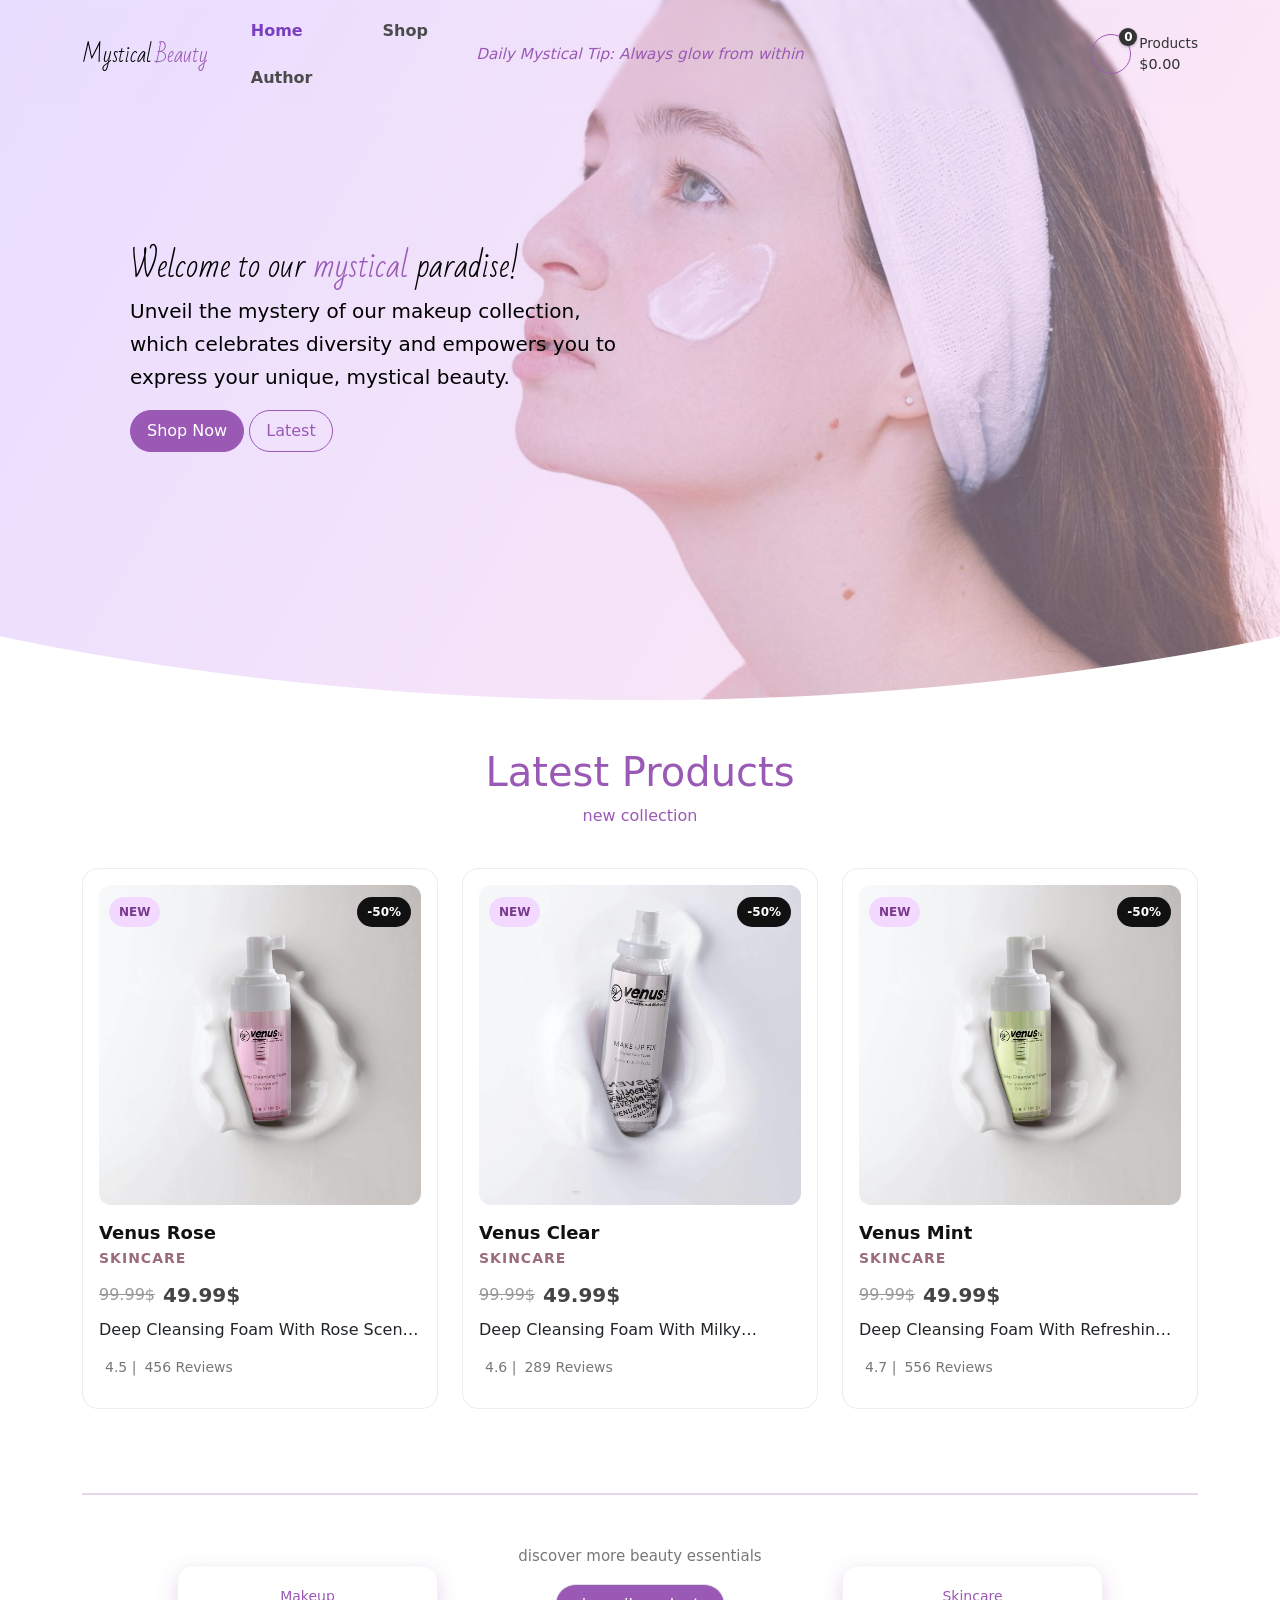
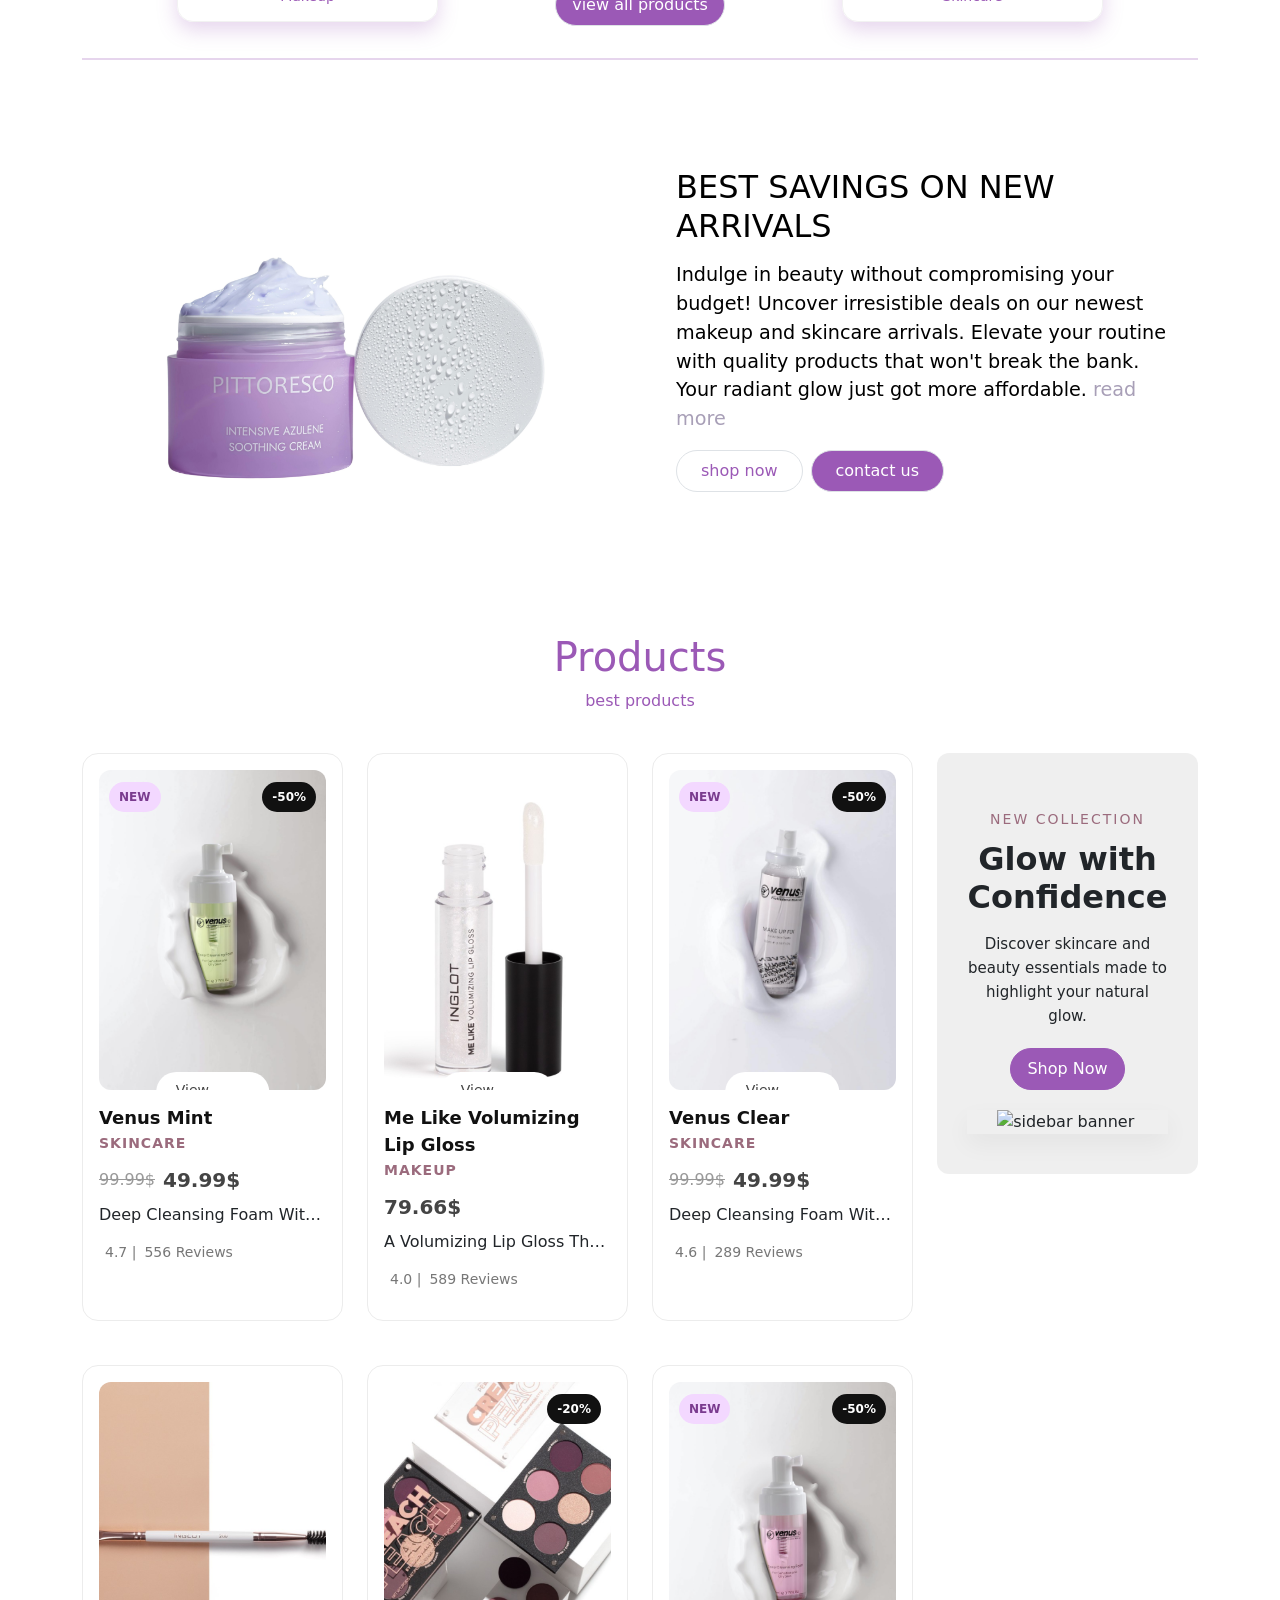
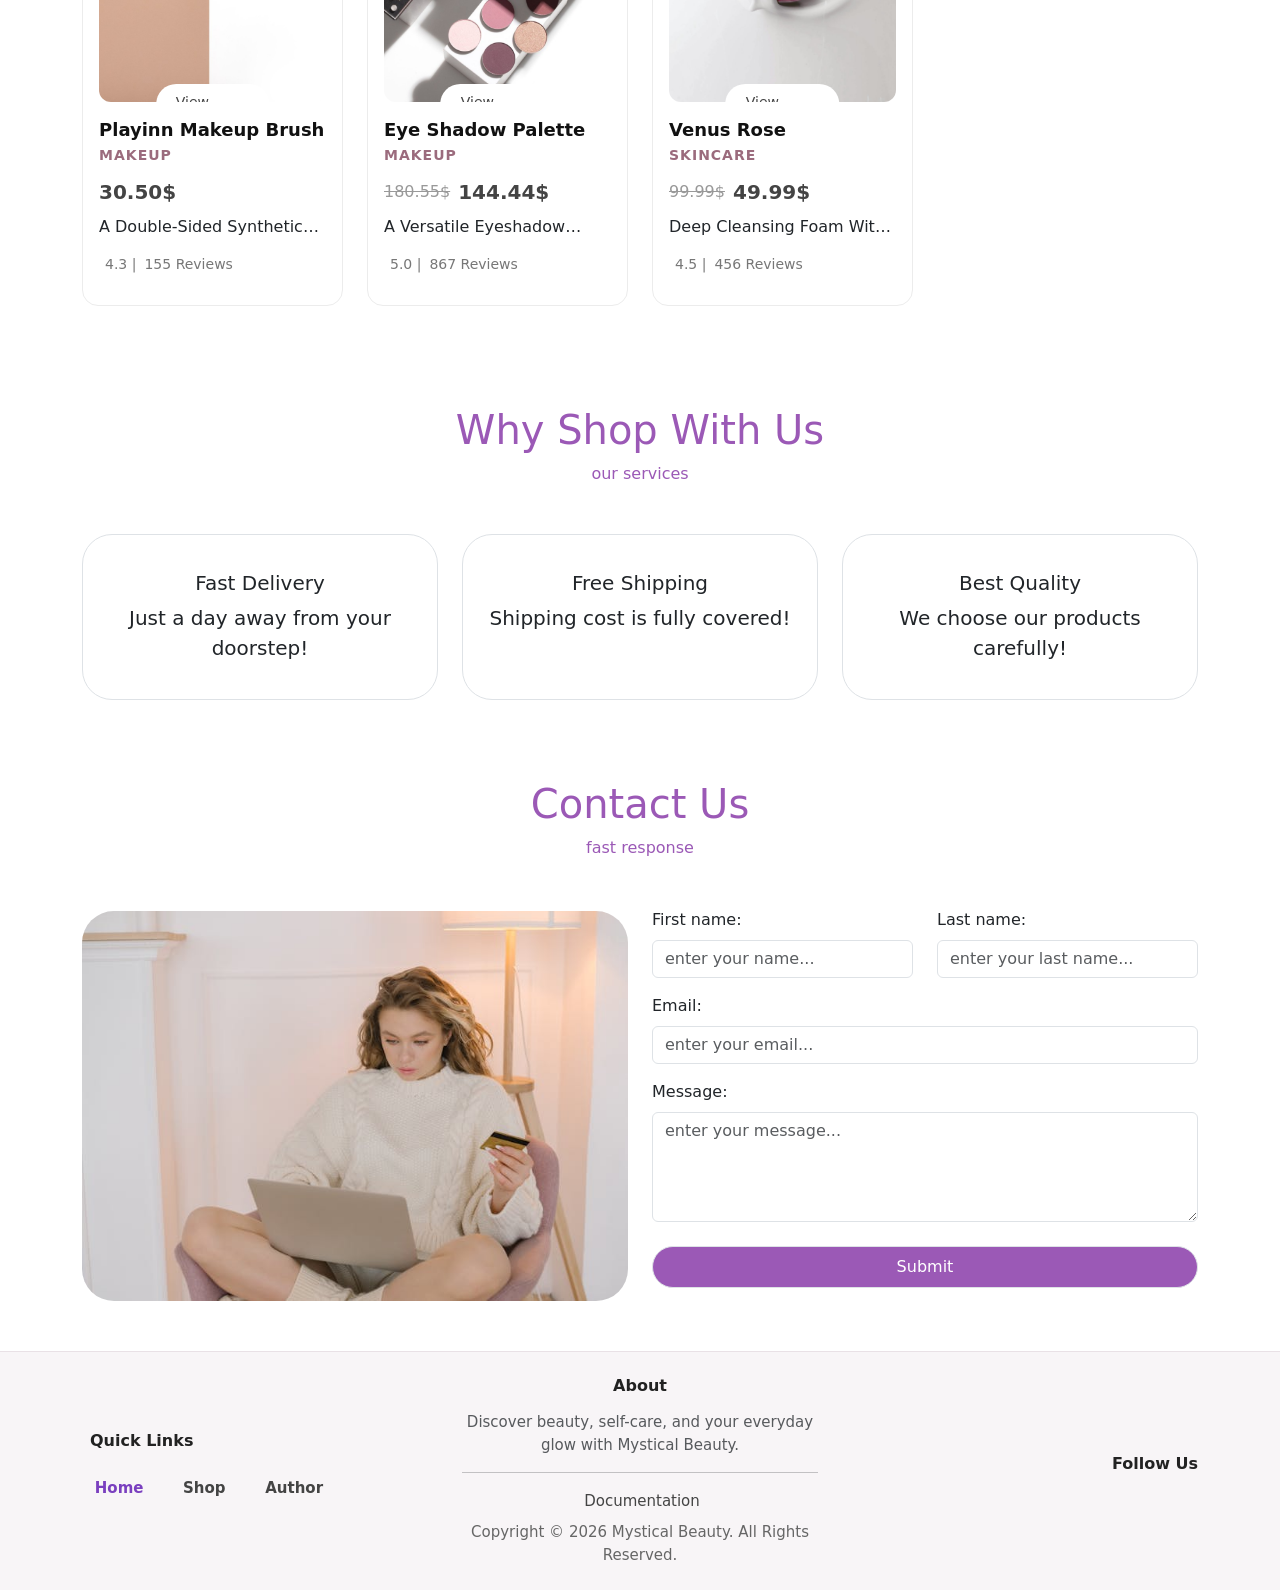
==== commit 7fd3d806: "Add files via upload" ====
--- a/index.html
+++ b/index.html
@@ -14,7 +14,7 @@
     <meta http-equiv="X-UA-Compatible" content="IE=edge" />
     <meta name="author" content="Zorka Grčić 53/22" />
     <meta name="viewport" content="width=device-width, initial-scale=1.0" />
-    <link rel="stylesheet" href="assets/css/style.css" type="text/css" />
+    <link rel="stylesheet" href="assets/css/style-min.css" type="text/css" />
 
     <!-- Bootstrap css -->
     <link
--- a/assets/css/style-min.css
+++ b/assets/css/style-min.css
@@ -0,0 +1 @@
+@import url(https://fonts.googleapis.com/css2?family=Ysabeau+SC:wght@1..1000&display=swap);@import url(https://fonts.googleapis.com/css2?family=Bad+Script&family=Indie+Flower&family=Ysabeau+SC:wght@1..1000&display=swap);#footer a:hover,#socialIcons a:hover,.author-subtitle,.back-to-shop:hover,.category-link,.category-link i,.category-link:hover,.span-primary{color:var(--primary)}#icon a,#logo a{color:#000!important}#logo,.title h1{font-family:"Bad Script",cursive}.title,.title h1{animation:1s forwards fadeBlur}#dailyTip,#footer a,#logo a,.button,.category-link,.product-view{text-decoration:none}.footer-navbar,.navbar,li,ul{list-style:none}@keyframes fadeIn{0%{opacity:0}100%{opacity:1}}@keyframes fadeBlur{from{opacity:0;transform:translateY(20px);filter:blur(8px)}to{opacity:1;transform:translateY(0);filter:blur(0)}}:root{--primary:#9b59b6;--dark:#333;--light:#fff;--black:#444;--danger:#ff0000;--radius-lg:30px;--space-sm:8px;--space-md:16px;--box-shadow:0 0.5rem 1rem #212529ab;--border:0.1rem solid rgba(0, 0, 0, 0.1)}*{margin:0;padding:0;scroll-behavior:smooth;font-weight:300}a{text-decoration:none!important}.section-line{border:1px solid;border-color:var(--primary)}.category-link{display:flex;flex-direction:column;align-items:center;font-size:14px;transition:.3s;box-shadow:0 8px 20px rgba(155,89,182,.25);padding:14px 18px;border-radius:16px;border:1px solid rgba(0,0,0,.05)}.category-link i{font-size:22px;margin-bottom:6px}.category-link:hover{transform:translateY(-3px);box-shadow:0 8px 20px rgba(193,112,225,.25)}.view-more-text{font-size:15px;text-transform:lowercase;color:#777;margin:0}.article,.title1 h1{text-transform:capitalize}.discover-more{margin-top:50px}#photo-panel,.navbar{margin:0}.header{position:fixed;top:0;width:100%;z-index:10;backdrop-filter:blur(2px)}#header{min-height:75px;gap:20px}.header-left-side{display:flex;align-items:center;gap:30px;flex:1;min-width:0}#logo{position:static;transform:none;font-size:1.3rem;flex-shrink:0}#nav{min-width:0}.navbar{flex-wrap:wrap}.nav-item a{font-weight:600;color:#4c4b4b}#dailyTip,#menu-toggle,.cart-icon a,.nav-item a:hover{color:var(--primary)}.nav-item a:hover{transition:.2s ease-in-out}.footer-navbar a,.navbar a{padding:.7rem .8rem;font-size:1rem;text-decoration:none}#header-center{flex:1;text-align:center}#dailyTip{font-style:italic;transition:color .3s;font-size:.95rem}#dailyTip:hover{color:#7a3fbf}#menu-toggle{display:none;border:none;background:0 0;font-size:1.4rem;cursor:pointer}.active{color:#7a3fbf!important}#desno{flex:1;justify-content:flex-end}.cart-icon a,.header-cart{align-items:center;display:flex}#icon{padding:1rem;font-size:1.4rem}header.scrolled{background:rgba(255,255,255,.9);backdrop-filter:blur(8px)}.header-cart{cursor:default;transition:transform .2s}.button,.searchInput i{cursor:pointer}.header-cart:hover,.image-wrapper:hover .main-product-image{transform:scale(1.05)}.cart-icon a{justify-content:center;width:40px;height:40px;border:1px solid var(--primary);border-radius:50%;font-size:1.2rem;position:relative;transition:background .3s,color .3s}.button-outline:hover,.cart-icon a:hover{background:var(--primary);color:var(--light)}.cart-badge{position:absolute;top:-6px;right:-6px;background:var(--dark);color:var(--light);width:18px;height:18px;font-size:.75rem;font-weight:700;border-radius:50%;display:flex;align-items:center;justify-content:center;box-shadow:0 1px 3px rgba(0,0,0,.3)}.cart-text .products-count{font-size:.85rem;color:var(--dark)}.cart-text .products-total{font-size:.9rem;font-weight:300;color:var(--dark)}.filters h3,.single-product-price .price{font-size:24px}.header-cart-text{line-height:17px}#bg{background:linear-gradient(120deg,rgba(206,180,255,.45),rgba(255,205,230,.45)) center/cover no-repeat,url(../img/cover.jpg) center/cover no-repeat;height:700px;border-bottom-left-radius:60px;border-bottom-right-radius:60px;clip-path:ellipse(120% 100% at 50% 0%)}#bg h1,#bg h5,.right,.tab-btn.active,.tab-btn:hover{color:#000}.title h5{font-weight:200;line-height:33px;animation:1s .3s forwards fadeBlur}.btn,.title h1,.title h5{opacity:0;max-width:500px}.title1 h1{font-weight:100}.title1 p{font-weight:200;text-transform:lowercase}.button{padding:var(--space-sm) var(--space-md);border-radius:var(--radius-lg);font-weight:500;display:inline-block}.button-outline,.button-primary{border:1px solid var(--primary);transition:.3s}.button-primary{background:var(--primary);color:var(--light)}.button-outline,.button-primary:hover{color:var(--primary);background:0 0}.button-action:hover{transform:translateY(-2px)}.button-action{transition:.3s;box-shadow:0 5px 10px rgba(0,0,0,.1)}.button-action:active{transform:translateY(2px);box-shadow:0 2px 5px rgba(0,0,0,.1)}.articles{padding:0}.article{display:flex;flex-direction:column;border:1px solid #ececec;border-radius:16px;padding:16px;height:100%;background-color:#fff;transition:.3s}.right h2,.sidebar-subtitle{text-transform:uppercase}.product-card{margin-bottom:20px}.article:hover{transform:translateY(-4px);box-shadow:0 10px 24px rgba(0,0,0,.08)}.name{color:#111;font-size:18px;font-weight:600}.cat,.single-product-category{font-size:14px;letter-spacing:1px;text-transform:uppercase;color:#9b6b7d;font-weight:600}.description{display:-webkit-box;-webkit-line-clamp:1;line-clamp:1;-webkit-box-orient:vertical;overflow:hidden;margin-bottom:15px}.product-image{position:relative;overflow:hidden;border-radius:12px;margin-bottom:14px;height:320px}.base-price,.price{margin:10px 0}.product-image img{width:100%;display:block;height:inherit;object-fit:cover;transition:transform .3s ease-in-out,filter .3s ease-in-out;filter:drop-shadow(0 4px 8px rgba(0, 0, 0, .15))}.article:hover .slika{box-shadow:0 10px 25px rgba(0,0,0,.1)}.product-image::after{content:"";position:absolute;inset:0;background:rgba(0,0,0,0);transition:.3s}.product-image:hover::after{background:rgba(0,0,0,.2)}.product-view{position:absolute;bottom:-40px;left:50%;transform:translateX(-50%);background:var(--light);padding:8px 20px;border-radius:20px;color:var(--black);font-size:14px;transition:.3s;z-index:1}.base-price,.discounted-price{font-size:20px;font-weight:700;color:var(--black)}.product-image:hover .product-view{bottom:20px;opacity:1}.old-price{text-decoration:line-through;color:#999}.discount-badge,.new-badge{position:absolute;top:12px;padding:6px 10px;border-radius:999px;font-size:12px;font-weight:600;z-index:2}.discount-badge{right:10px;background-color:#111;color:#fff}.new-badge{left:10px;background-color:#f3d8ff;color:#7a3b8f}.single-product{min-height:70vh;margin:50px 0}.single-product-image{display:flex;justify-content:center;align-items:center}.single-product-image .image-wrapper{position:relative;border-radius:20px;overflow:hidden;max-width:450px;width:100%}.single-product-image img{display:block;width:auto;max-width:100%;height:auto;object-fit:contain;transition:transform .4s;margin:0 auto}.single-product-title{font-size:42px;font-weight:700;color:#222}.single-product-description{font-size:16px;line-height:1.8;color:#555;max-width:500px}.single-product-price .old-price{text-decoration:line-through;color:#888;margin-right:12px}.single-product-price .discounted-price{color:var(--danger);font-weight:700;font-size:30px}.single-product-price .base-price{font-weight:700;font-size:30px}.back-to-shop{color:#444;font-weight:500;padding-top:10px}.filters h3,.shop-title{font-weight:600}.all-products{min-height:100vh;margin-bottom:60px}.filters{background:#fff;border:1px solid #ececec;border-radius:16px;box-shadow:0 4px 18px rgba(0,0,0,.04)}input:focus{outline:0}.empty-cart h3,.shop-title{font-size:28px}.filter-group label{font-weight:500;margin-bottom:8px}.author-section h1,.right h2{font-weight:100}.hidden{display:none}.searchInput{min-height:48px;border-radius:12px;background-color:#fff;overflow:hidden}#cart-page,.author-section{min-height:70vh}.searchInput input{background:0 0}.searchInput input:focus{box-shadow:none}.product-count{color:#999;font-size:14px}#pagination .page-link{border-radius:10px;color:#000}#pagination .page-item.active .page-link{background-color:var(--primary);border-color:var(--primary);color:#fff}#toast-container{position:fixed;bottom:20px;right:20px;z-index:9999}.toast{background-color:#333;color:#fff!important;padding:12px 18px;margin-top:10px;border-radius:8px;min-width:200px;opacity:0;transform:translateY(20px);transition:.3s}.toast.show{opacity:1;transform:translateY(0)}.toast.success{background-color:#5cb75f}.toast.error{background-color:#e91e63}.cart-summary,.cart-wrapper{background-color:#fff}.quantity-btn,.remove-btn{background:0 0;cursor:pointer}.cart-item-img{width:90px;height:110px;object-fit:cover;border-radius:16px}.quantity-box{border:1px solid #ddd;border-radius:30px;overflow:hidden}.quantity-btn{border:none;width:36px;height:36px;font-size:18px}.remove-btn{border:none;color:var(--primary);font-weight:500}.checkout-btn{border:none;padding:12px;border-radius:999px;background:#111;color:#fff;font-weight:600}.continue-shopping{color:var(--primary);font-weight:500}.danger-msg{color:var(--danger);transition:.3s}.danger-msg.show{opacity:1}.rating{color:var(--black);font-size:14px;margin-bottom:14px}.rating-number{color:#777;font-size:14px;margin-left:6px}.reviews-count{color:#777;font-size:14px;margin-left:8px}.in-stock{color:green;font-weight:500}.low-stock{color:orange;font-weight:500}.out-of-stock{color:var(--danger);font-weight:600}.tabs-buttons{display:flex;gap:15px;border-bottom:1px solid var(--primary);margin-bottom:20px;overflow-x:auto;white-space:nowrap;scrollbar-width:none}.tabs-buttons::-webkit-scrollbar{display:none}.tab-btn{background:0 0;border:none;padding:10px 5px;font-weight:600;cursor:pointer;color:var(--primary);position:relative;transition:.3s}.tab-btn::after{content:"";position:absolute;left:0;bottom:-1px;width:0;height:2px;background:var(--primary);transition:width .3s}#email,.tab-btn.active::after,input[type=submit],input[type=text],textarea{width:100%}.tab-panel{display:none;opacity:0;transition:opacity .3s}.tab-panel.active{display:block;opacity:1}#sidebar-bg{width:100%;background:rgba(160 160 160 / 17%);padding:40px 30px;border-radius:12px}.sidebar-subtitle{font-size:14px;letter-spacing:2px;margin-bottom:10px;color:#9b6b7d}.sidebar-title{font-size:32px;font-weight:700;line-height:1.2;margin-bottom:15px}#footer a,#footer p,.sidebar-text{font-size:15px}.sidebar-text{line-height:1.6;margin-bottom:20px}.sidebar-banner{box-shadow:0 10px 25px rgba(0,0,0,.05)}.sidebar-banner img{width:70%;display:block;margin:20px auto 0}.levo img{max-width:70%;height:auto}.right p{font-size:1.2rem}#readLess,#readMore{color:#a89fb7;cursor:pointer;font-weight:400}.detail-box h5{text-transform:capitalize}.box{padding:20px;border-radius:var(--radius-lg)}#about{margin:80px 0}.form-group{margin-bottom:15px}.error-message{color:var(--danger);font-size:.9em;text-transform:none}.form-control.error{border:1px solid red}#success-message{color:green;font-size:.95rem}#contact img{width:100%;height:auto}.author-section{display:flex;align-items:center}.author-card{background:#fff;border:1px solid rgba(0,0,0,.06)}.author-image-wrapper{padding:40px 20px}.author-image{max-width:320px;width:100%;border-radius:24px;object-fit:cover;box-shadow:0 12px 30px rgba(0,0,0,.12)}.author-content h2{font-size:2rem;color:#5d5c5c}.author-content{background:linear-gradient(135deg,rgba(206,180,255,.35),rgba(255,205,230,.35));border-radius:24px;margin-right:50px}.author-info p{font-size:1.05rem;margin-bottom:12px;color:#444}.info-label{font-weight:600;color:var(--primary)}.author-text{font-size:1.05rem;line-height:1.8;color:#666}#footer{background-color:#f8f5f7;border-top:1px solid #e9e1e6}#footer h6{font-weight:600;color:#222}#footer a{color:#444;transition:.3s}#socialIcons a{font-size:22px;color:#444;transition:.3s}.footer-navbar{gap:14px}.copy p{font-size:14px;color:#666}@media (max-width:991.98px){#nav .navbar a,#nav .navbar li{width:100%;text-align:center}#header{min-height:auto;padding-top:12px;padding-bottom:12px;gap:12px;position:relative}#menu-toggle{display:block}#dailyTip,#nav,.cart-text{display:none}#nav{position:absolute;top:100%;left:0;width:100%;background:#fff;border-top:1px solid #eee;box-shadow:0 8px 20px rgba(0,0,0,.08);z-index:999}#nav.active{display:block!important}#nav .navbar{display:flex!important;flex-direction:column;align-items:center;justify-content:center!important;width:100%;margin:0;padding:15px 0}#nav .navbar a{display:block;padding:12px .8rem;font-size:1rem}.header-left-side{gap:15px}#logo{font-size:1.15rem}.filters{height:auto}.product-image img{height:240px}}@media (max-width:767.98px){.right p{font-size:1rem}#header{flex-wrap:wrap;justify-content:space-between!important}.header-left-side{width:auto;justify-content:flex-start;flex-wrap:nowrap;gap:10px}#desno{flex:0 0 auto;justify-content:flex-end}#menu-toggle{font-size:1.2rem}.all-products{margin-top:30px!important}.shop-title{font-size:24px}.filters{padding:20px!important}.product-image img{height:220px}.shopProducts .article{padding:14px}.author-image{max-width:240px}.author-content{text-align:center;margin-right:0}}@media (max-width:575.98px){.product-image img{height:260px}.product-view{opacity:1;font-size:13px;padding:8px 14px}}@media (max-width:480px){#logo{font-size:1rem}.footer-navbar a,.navbar a{font-size:.9rem;padding:.45rem .4rem}.cart-icon a{width:36px;height:36px;font-size:1rem}}
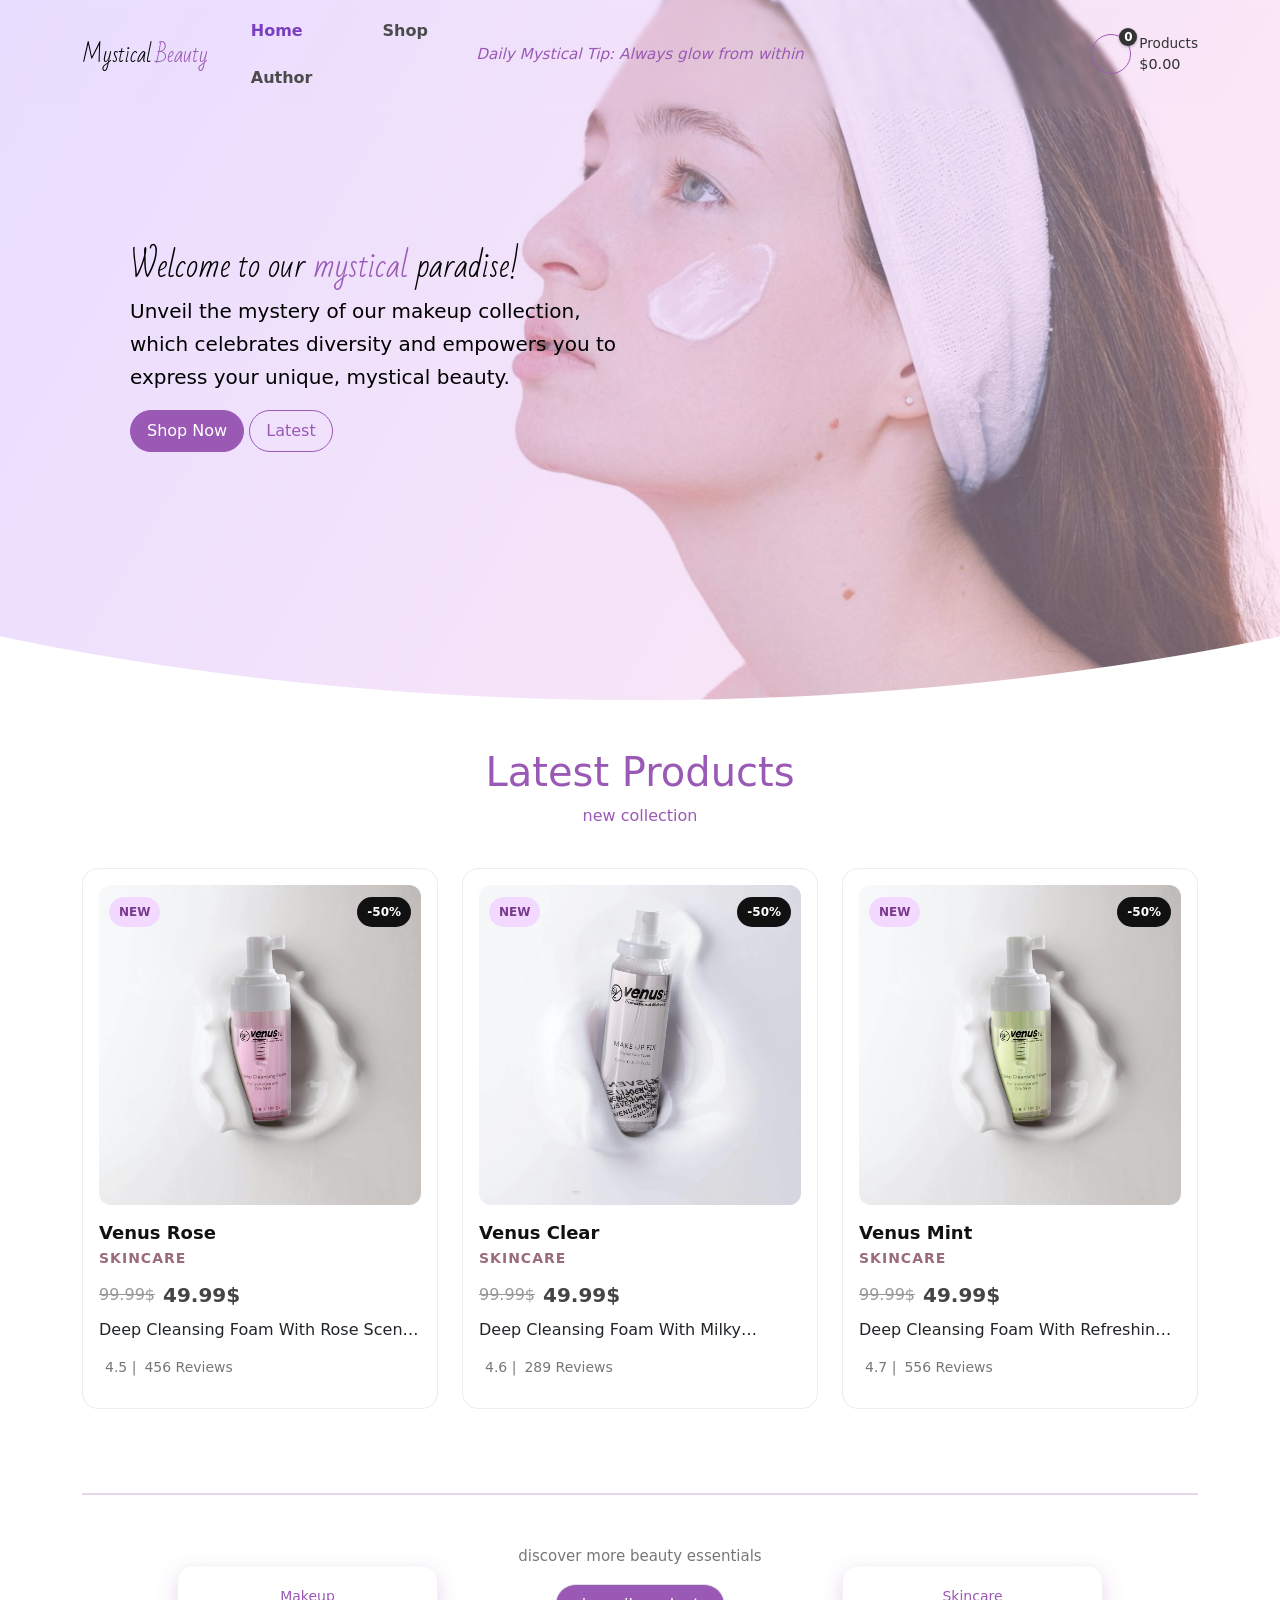
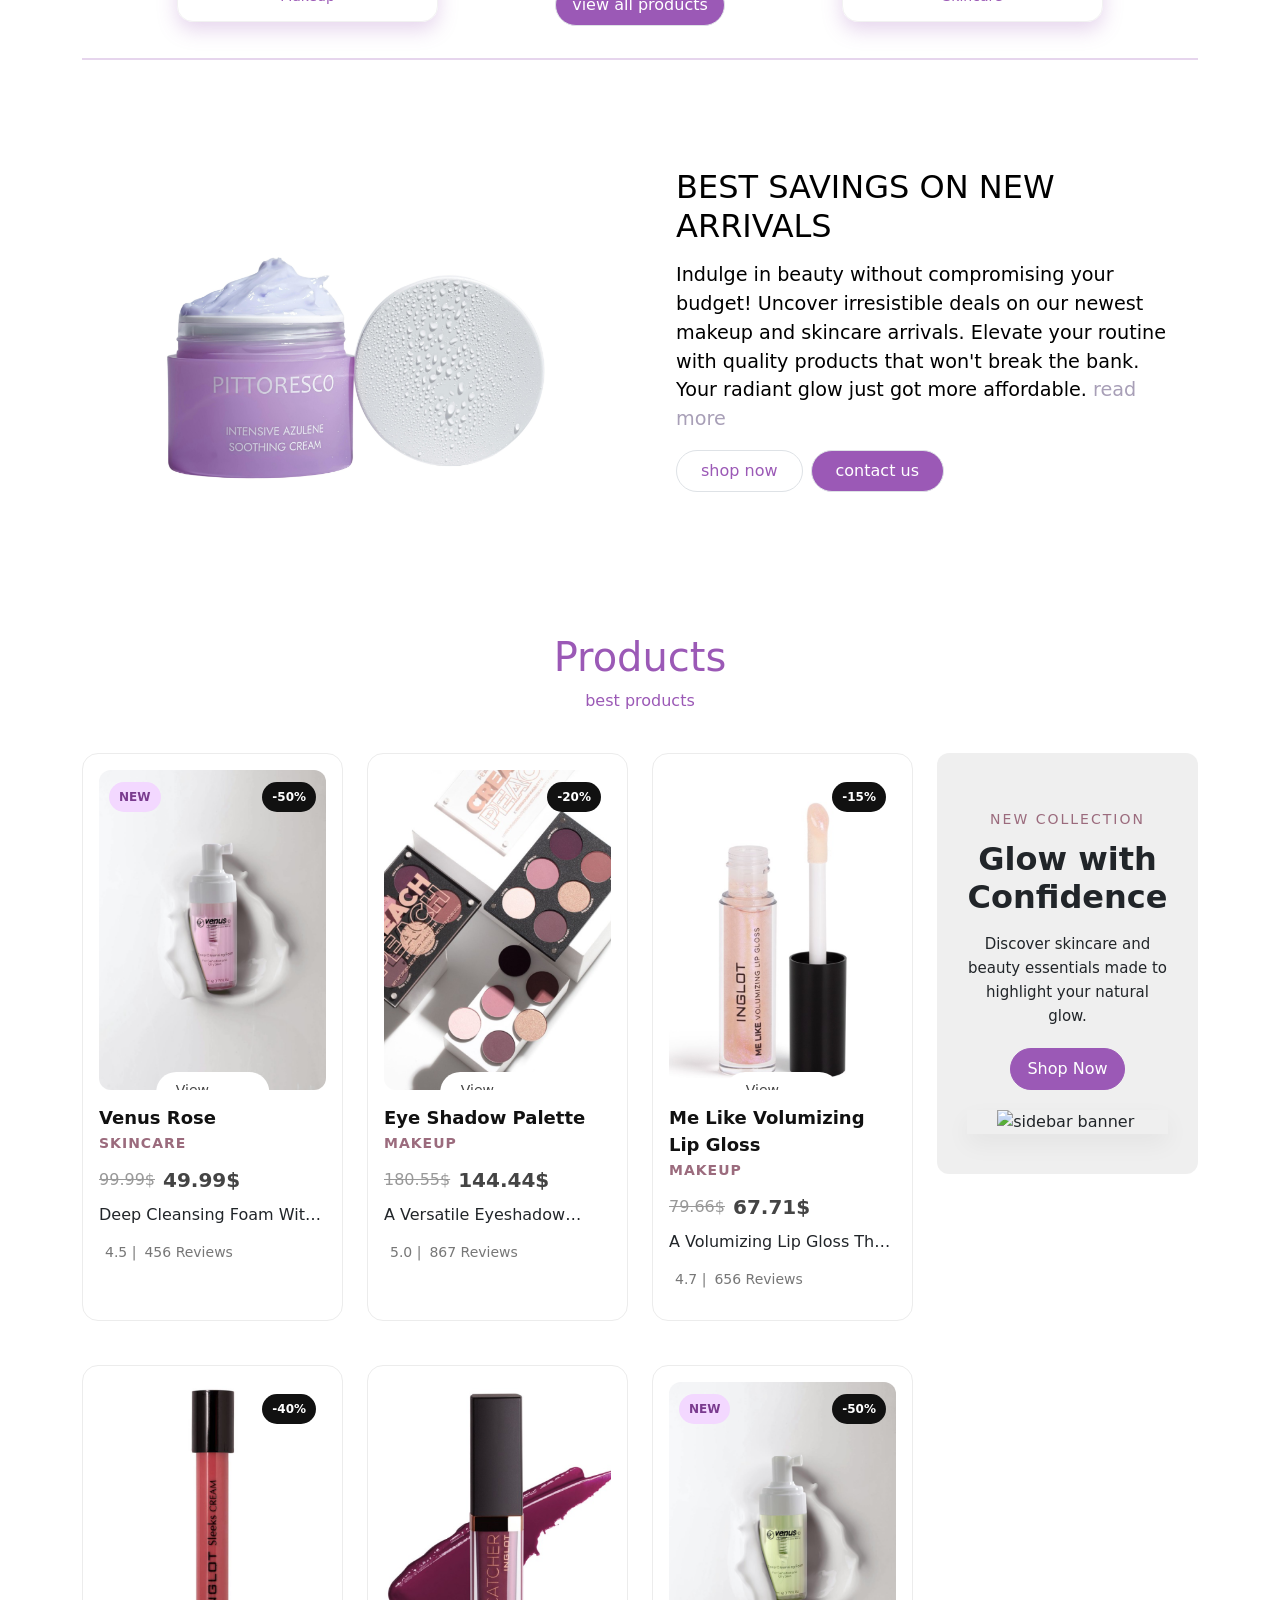
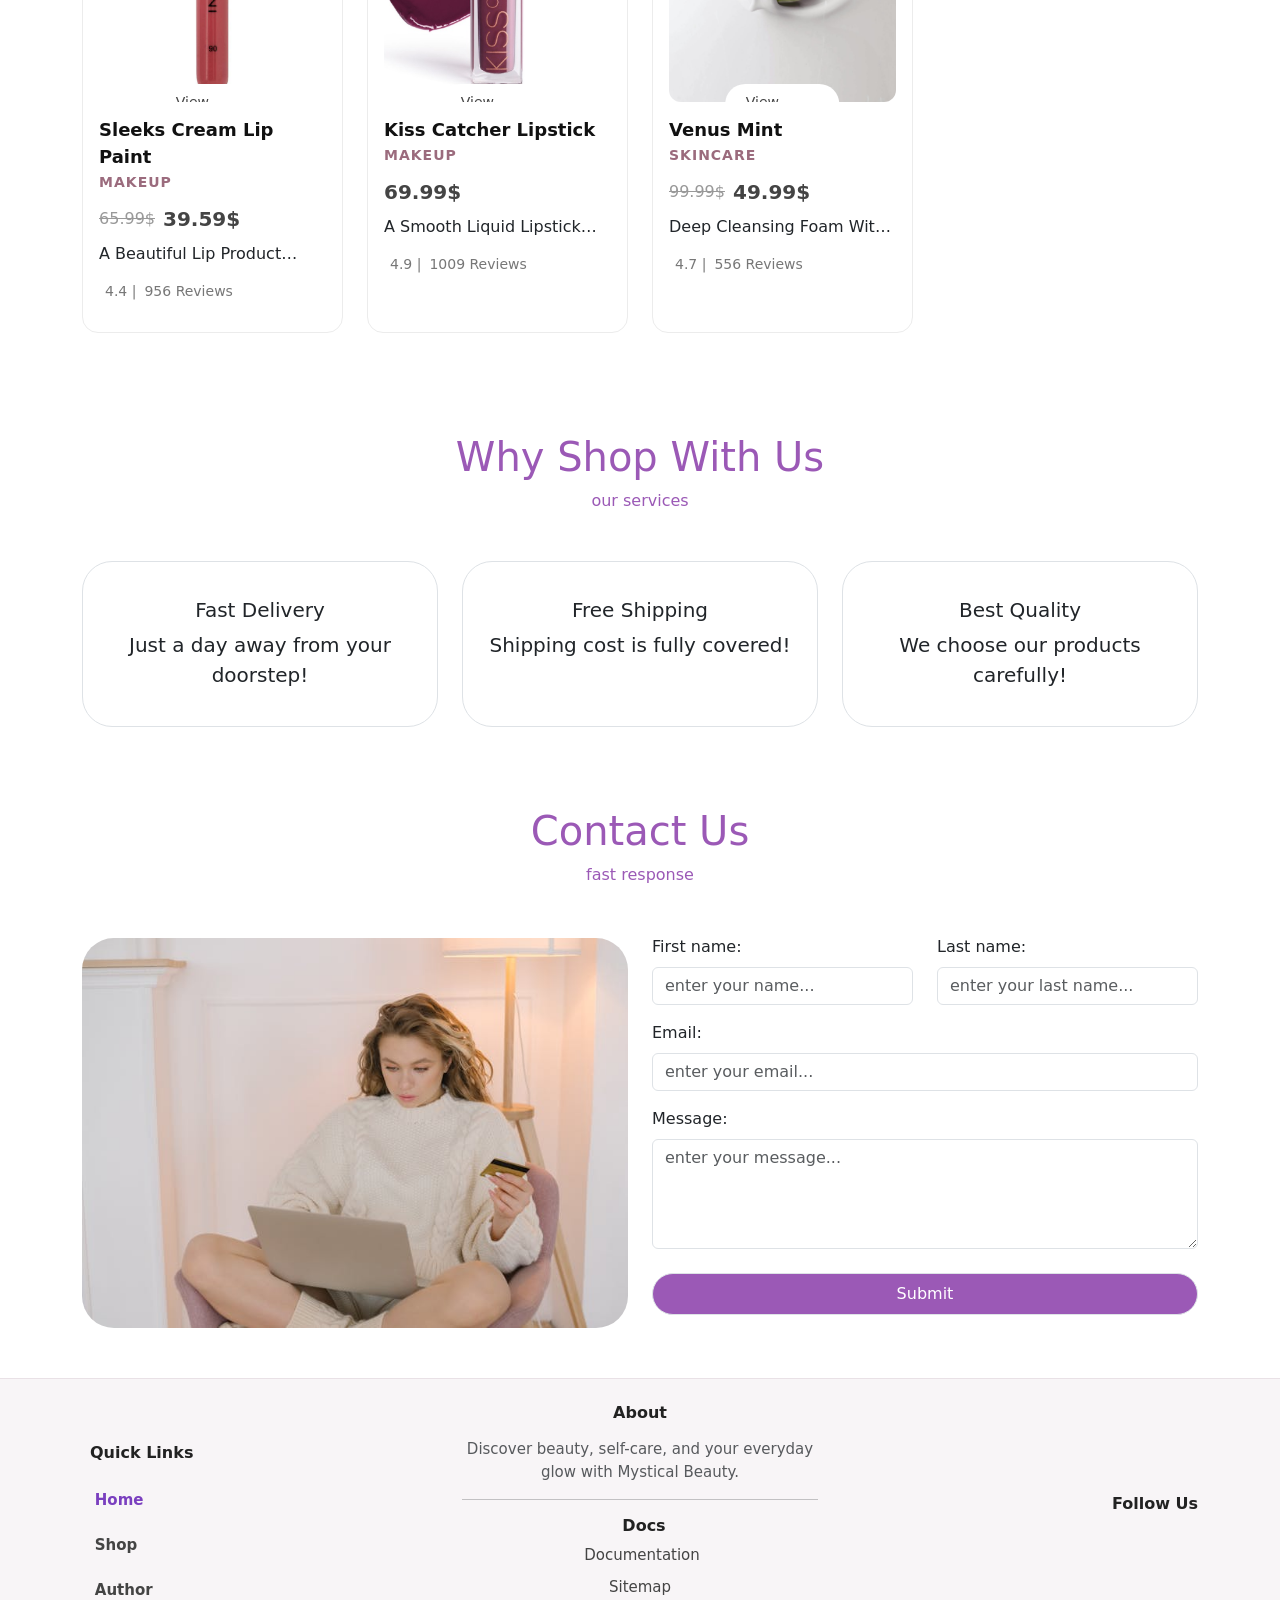
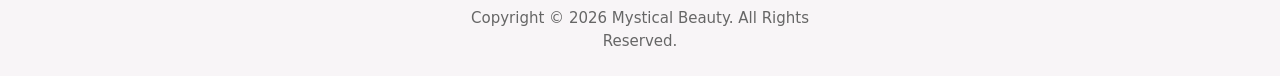
==== commit 33bee738: "Add files via upload" ====
--- a/index.html
+++ b/index.html
@@ -204,10 +204,10 @@
                 </a>
               </div>
             </div>
-          </div> 
-        </div>
-      </div>
-    </section> 
+          </div>
+        </div>
+      </div>
+    </section>
 
     <!-- all products -->
     <section id="AllProducts" class="d-flex flex-column justify-content-center">
@@ -400,9 +400,7 @@
           <div class="col-12 col-lg-4">
             <div class="footer-nav">
               <h6 class="mb-3 ps-2">Quick Links</h6>
-              <ul
-                class="footer-navbar mb-0 ps-0 d-flex flex-wrap justify-content-center justify-content-lg-start"
-              ></ul>
+              <ul class="footer-navbar mb-0 ps-0"></ul>
             </div>
           </div>
 
@@ -415,12 +413,21 @@
               </p>
 
               <hr />
-              <a href="documentation.pdf" target="_blank">
-                <i class="fa-solid fa-file-lines me-1"></i> Documentation
-              </a>
+              <h6 class="mb-2 ps-2">Docs</h6>
+              <div class="mb-2">
+                <a href="documentation.pdf" target="_blank">
+                  <i class="fa-solid fa-file-lines me-1"></i> Documentation
+                </a>
+              </div>
+              <div>
+                <a href="sitemap.xml"
+                  ><i class="fa-solid fa-sitemap"></i> Sitemap</a
+                >
+              </div>
               <div class="copy">
                 <p class="mb-0 mt-2">
-                  Copyright &copy; <span id="year"></span> Mystical Beauty. All Rights Reserved.
+                  Copyright &copy; <span id="year"></span> Mystical Beauty. All
+                  Rights Reserved.
                 </p>
               </div>
             </div>
@@ -431,7 +438,8 @@
               <h6 class="mb-3">Follow Us</h6>
               <div
                 id="socialIcons"
-                class="d-flex justify-content-center justify-content-lg-end gap-3"
+                class="d-flex justify-content-lg-end gap-3
+                flex-column"
               ></div>
             </div>
           </div>
--- a/assets/css/style-min.css
+++ b/assets/css/style-min.css
@@ -1 +1 @@
-@import url(https://fonts.googleapis.com/css2?family=Ysabeau+SC:wght@1..1000&display=swap);@import url(https://fonts.googleapis.com/css2?family=Bad+Script&family=Indie+Flower&family=Ysabeau+SC:wght@1..1000&display=swap);#footer a:hover,#socialIcons a:hover,.author-subtitle,.back-to-shop:hover,.category-link,.category-link i,.category-link:hover,.span-primary{color:var(--primary)}#icon a,#logo a{color:#000!important}#logo,.title h1{font-family:"Bad Script",cursive}.title,.title h1{animation:1s forwards fadeBlur}#dailyTip,#footer a,#logo a,.button,.category-link,.product-view{text-decoration:none}.footer-navbar,.navbar,li,ul{list-style:none}@keyframes fadeIn{0%{opacity:0}100%{opacity:1}}@keyframes fadeBlur{from{opacity:0;transform:translateY(20px);filter:blur(8px)}to{opacity:1;transform:translateY(0);filter:blur(0)}}:root{--primary:#9b59b6;--dark:#333;--light:#fff;--black:#444;--danger:#ff0000;--radius-lg:30px;--space-sm:8px;--space-md:16px;--box-shadow:0 0.5rem 1rem #212529ab;--border:0.1rem solid rgba(0, 0, 0, 0.1)}*{margin:0;padding:0;scroll-behavior:smooth;font-weight:300}a{text-decoration:none!important}.section-line{border:1px solid;border-color:var(--primary)}.category-link{display:flex;flex-direction:column;align-items:center;font-size:14px;transition:.3s;box-shadow:0 8px 20px rgba(155,89,182,.25);padding:14px 18px;border-radius:16px;border:1px solid rgba(0,0,0,.05)}.category-link i{font-size:22px;margin-bottom:6px}.category-link:hover{transform:translateY(-3px);box-shadow:0 8px 20px rgba(193,112,225,.25)}.view-more-text{font-size:15px;text-transform:lowercase;color:#777;margin:0}.article,.title1 h1{text-transform:capitalize}.discover-more{margin-top:50px}#photo-panel,.navbar{margin:0}.header{position:fixed;top:0;width:100%;z-index:10;backdrop-filter:blur(2px)}#header{min-height:75px;gap:20px}.header-left-side{display:flex;align-items:center;gap:30px;flex:1;min-width:0}#logo{position:static;transform:none;font-size:1.3rem;flex-shrink:0}#nav{min-width:0}.navbar{flex-wrap:wrap}.nav-item a{font-weight:600;color:#4c4b4b}#dailyTip,#menu-toggle,.cart-icon a,.nav-item a:hover{color:var(--primary)}.nav-item a:hover{transition:.2s ease-in-out}.footer-navbar a,.navbar a{padding:.7rem .8rem;font-size:1rem;text-decoration:none}#header-center{flex:1;text-align:center}#dailyTip{font-style:italic;transition:color .3s;font-size:.95rem}#dailyTip:hover{color:#7a3fbf}#menu-toggle{display:none;border:none;background:0 0;font-size:1.4rem;cursor:pointer}.active{color:#7a3fbf!important}#desno{flex:1;justify-content:flex-end}.cart-icon a,.header-cart{align-items:center;display:flex}#icon{padding:1rem;font-size:1.4rem}header.scrolled{background:rgba(255,255,255,.9);backdrop-filter:blur(8px)}.header-cart{cursor:default;transition:transform .2s}.button,.searchInput i{cursor:pointer}.header-cart:hover,.image-wrapper:hover .main-product-image{transform:scale(1.05)}.cart-icon a{justify-content:center;width:40px;height:40px;border:1px solid var(--primary);border-radius:50%;font-size:1.2rem;position:relative;transition:background .3s,color .3s}.button-outline:hover,.cart-icon a:hover{background:var(--primary);color:var(--light)}.cart-badge{position:absolute;top:-6px;right:-6px;background:var(--dark);color:var(--light);width:18px;height:18px;font-size:.75rem;font-weight:700;border-radius:50%;display:flex;align-items:center;justify-content:center;box-shadow:0 1px 3px rgba(0,0,0,.3)}.cart-text .products-count{font-size:.85rem;color:var(--dark)}.cart-text .products-total{font-size:.9rem;font-weight:300;color:var(--dark)}.filters h3,.single-product-price .price{font-size:24px}.header-cart-text{line-height:17px}#bg{background:linear-gradient(120deg,rgba(206,180,255,.45),rgba(255,205,230,.45)) center/cover no-repeat,url(../img/cover.jpg) center/cover no-repeat;height:700px;border-bottom-left-radius:60px;border-bottom-right-radius:60px;clip-path:ellipse(120% 100% at 50% 0%)}#bg h1,#bg h5,.right,.tab-btn.active,.tab-btn:hover{color:#000}.title h5{font-weight:200;line-height:33px;animation:1s .3s forwards fadeBlur}.btn,.title h1,.title h5{opacity:0;max-width:500px}.title1 h1{font-weight:100}.title1 p{font-weight:200;text-transform:lowercase}.button{padding:var(--space-sm) var(--space-md);border-radius:var(--radius-lg);font-weight:500;display:inline-block}.button-outline,.button-primary{border:1px solid var(--primary);transition:.3s}.button-primary{background:var(--primary);color:var(--light)}.button-outline,.button-primary:hover{color:var(--primary);background:0 0}.button-action:hover{transform:translateY(-2px)}.button-action{transition:.3s;box-shadow:0 5px 10px rgba(0,0,0,.1)}.button-action:active{transform:translateY(2px);box-shadow:0 2px 5px rgba(0,0,0,.1)}.articles{padding:0}.article{display:flex;flex-direction:column;border:1px solid #ececec;border-radius:16px;padding:16px;height:100%;background-color:#fff;transition:.3s}.right h2,.sidebar-subtitle{text-transform:uppercase}.product-card{margin-bottom:20px}.article:hover{transform:translateY(-4px);box-shadow:0 10px 24px rgba(0,0,0,.08)}.name{color:#111;font-size:18px;font-weight:600}.cat,.single-product-category{font-size:14px;letter-spacing:1px;text-transform:uppercase;color:#9b6b7d;font-weight:600}.description{display:-webkit-box;-webkit-line-clamp:1;line-clamp:1;-webkit-box-orient:vertical;overflow:hidden;margin-bottom:15px}.product-image{position:relative;overflow:hidden;border-radius:12px;margin-bottom:14px;height:320px}.base-price,.price{margin:10px 0}.product-image img{width:100%;display:block;height:inherit;object-fit:cover;transition:transform .3s ease-in-out,filter .3s ease-in-out;filter:drop-shadow(0 4px 8px rgba(0, 0, 0, .15))}.article:hover .slika{box-shadow:0 10px 25px rgba(0,0,0,.1)}.product-image::after{content:"";position:absolute;inset:0;background:rgba(0,0,0,0);transition:.3s}.product-image:hover::after{background:rgba(0,0,0,.2)}.product-view{position:absolute;bottom:-40px;left:50%;transform:translateX(-50%);background:var(--light);padding:8px 20px;border-radius:20px;color:var(--black);font-size:14px;transition:.3s;z-index:1}.base-price,.discounted-price{font-size:20px;font-weight:700;color:var(--black)}.product-image:hover .product-view{bottom:20px;opacity:1}.old-price{text-decoration:line-through;color:#999}.discount-badge,.new-badge{position:absolute;top:12px;padding:6px 10px;border-radius:999px;font-size:12px;font-weight:600;z-index:2}.discount-badge{right:10px;background-color:#111;color:#fff}.new-badge{left:10px;background-color:#f3d8ff;color:#7a3b8f}.single-product{min-height:70vh;margin:50px 0}.single-product-image{display:flex;justify-content:center;align-items:center}.single-product-image .image-wrapper{position:relative;border-radius:20px;overflow:hidden;max-width:450px;width:100%}.single-product-image img{display:block;width:auto;max-width:100%;height:auto;object-fit:contain;transition:transform .4s;margin:0 auto}.single-product-title{font-size:42px;font-weight:700;color:#222}.single-product-description{font-size:16px;line-height:1.8;color:#555;max-width:500px}.single-product-price .old-price{text-decoration:line-through;color:#888;margin-right:12px}.single-product-price .discounted-price{color:var(--danger);font-weight:700;font-size:30px}.single-product-price .base-price{font-weight:700;font-size:30px}.back-to-shop{color:#444;font-weight:500;padding-top:10px}.filters h3,.shop-title{font-weight:600}.all-products{min-height:100vh;margin-bottom:60px}.filters{background:#fff;border:1px solid #ececec;border-radius:16px;box-shadow:0 4px 18px rgba(0,0,0,.04)}input:focus{outline:0}.empty-cart h3,.shop-title{font-size:28px}.filter-group label{font-weight:500;margin-bottom:8px}.author-section h1,.right h2{font-weight:100}.hidden{display:none}.searchInput{min-height:48px;border-radius:12px;background-color:#fff;overflow:hidden}#cart-page,.author-section{min-height:70vh}.searchInput input{background:0 0}.searchInput input:focus{box-shadow:none}.product-count{color:#999;font-size:14px}#pagination .page-link{border-radius:10px;color:#000}#pagination .page-item.active .page-link{background-color:var(--primary);border-color:var(--primary);color:#fff}#toast-container{position:fixed;bottom:20px;right:20px;z-index:9999}.toast{background-color:#333;color:#fff!important;padding:12px 18px;margin-top:10px;border-radius:8px;min-width:200px;opacity:0;transform:translateY(20px);transition:.3s}.toast.show{opacity:1;transform:translateY(0)}.toast.success{background-color:#5cb75f}.toast.error{background-color:#e91e63}.cart-summary,.cart-wrapper{background-color:#fff}.quantity-btn,.remove-btn{background:0 0;cursor:pointer}.cart-item-img{width:90px;height:110px;object-fit:cover;border-radius:16px}.quantity-box{border:1px solid #ddd;border-radius:30px;overflow:hidden}.quantity-btn{border:none;width:36px;height:36px;font-size:18px}.remove-btn{border:none;color:var(--primary);font-weight:500}.checkout-btn{border:none;padding:12px;border-radius:999px;background:#111;color:#fff;font-weight:600}.continue-shopping{color:var(--primary);font-weight:500}.danger-msg{color:var(--danger);transition:.3s}.danger-msg.show{opacity:1}.rating{color:var(--black);font-size:14px;margin-bottom:14px}.rating-number{color:#777;font-size:14px;margin-left:6px}.reviews-count{color:#777;font-size:14px;margin-left:8px}.in-stock{color:green;font-weight:500}.low-stock{color:orange;font-weight:500}.out-of-stock{color:var(--danger);font-weight:600}.tabs-buttons{display:flex;gap:15px;border-bottom:1px solid var(--primary);margin-bottom:20px;overflow-x:auto;white-space:nowrap;scrollbar-width:none}.tabs-buttons::-webkit-scrollbar{display:none}.tab-btn{background:0 0;border:none;padding:10px 5px;font-weight:600;cursor:pointer;color:var(--primary);position:relative;transition:.3s}.tab-btn::after{content:"";position:absolute;left:0;bottom:-1px;width:0;height:2px;background:var(--primary);transition:width .3s}#email,.tab-btn.active::after,input[type=submit],input[type=text],textarea{width:100%}.tab-panel{display:none;opacity:0;transition:opacity .3s}.tab-panel.active{display:block;opacity:1}#sidebar-bg{width:100%;background:rgba(160 160 160 / 17%);padding:40px 30px;border-radius:12px}.sidebar-subtitle{font-size:14px;letter-spacing:2px;margin-bottom:10px;color:#9b6b7d}.sidebar-title{font-size:32px;font-weight:700;line-height:1.2;margin-bottom:15px}#footer a,#footer p,.sidebar-text{font-size:15px}.sidebar-text{line-height:1.6;margin-bottom:20px}.sidebar-banner{box-shadow:0 10px 25px rgba(0,0,0,.05)}.sidebar-banner img{width:70%;display:block;margin:20px auto 0}.levo img{max-width:70%;height:auto}.right p{font-size:1.2rem}#readLess,#readMore{color:#a89fb7;cursor:pointer;font-weight:400}.detail-box h5{text-transform:capitalize}.box{padding:20px;border-radius:var(--radius-lg)}#about{margin:80px 0}.form-group{margin-bottom:15px}.error-message{color:var(--danger);font-size:.9em;text-transform:none}.form-control.error{border:1px solid red}#success-message{color:green;font-size:.95rem}#contact img{width:100%;height:auto}.author-section{display:flex;align-items:center}.author-card{background:#fff;border:1px solid rgba(0,0,0,.06)}.author-image-wrapper{padding:40px 20px}.author-image{max-width:320px;width:100%;border-radius:24px;object-fit:cover;box-shadow:0 12px 30px rgba(0,0,0,.12)}.author-content h2{font-size:2rem;color:#5d5c5c}.author-content{background:linear-gradient(135deg,rgba(206,180,255,.35),rgba(255,205,230,.35));border-radius:24px;margin-right:50px}.author-info p{font-size:1.05rem;margin-bottom:12px;color:#444}.info-label{font-weight:600;color:var(--primary)}.author-text{font-size:1.05rem;line-height:1.8;color:#666}#footer{background-color:#f8f5f7;border-top:1px solid #e9e1e6}#footer h6{font-weight:600;color:#222}#footer a{color:#444;transition:.3s}#socialIcons a{font-size:22px;color:#444;transition:.3s}.footer-navbar{gap:14px}.copy p{font-size:14px;color:#666}@media (max-width:991.98px){#nav .navbar a,#nav .navbar li{width:100%;text-align:center}#header{min-height:auto;padding-top:12px;padding-bottom:12px;gap:12px;position:relative}#menu-toggle{display:block}#dailyTip,#nav,.cart-text{display:none}#nav{position:absolute;top:100%;left:0;width:100%;background:#fff;border-top:1px solid #eee;box-shadow:0 8px 20px rgba(0,0,0,.08);z-index:999}#nav.active{display:block!important}#nav .navbar{display:flex!important;flex-direction:column;align-items:center;justify-content:center!important;width:100%;margin:0;padding:15px 0}#nav .navbar a{display:block;padding:12px .8rem;font-size:1rem}.header-left-side{gap:15px}#logo{font-size:1.15rem}.filters{height:auto}.product-image img{height:240px}}@media (max-width:767.98px){.right p{font-size:1rem}#header{flex-wrap:wrap;justify-content:space-between!important}.header-left-side{width:auto;justify-content:flex-start;flex-wrap:nowrap;gap:10px}#desno{flex:0 0 auto;justify-content:flex-end}#menu-toggle{font-size:1.2rem}.all-products{margin-top:30px!important}.shop-title{font-size:24px}.filters{padding:20px!important}.product-image img{height:220px}.shopProducts .article{padding:14px}.author-image{max-width:240px}.author-content{text-align:center;margin-right:0}}@media (max-width:575.98px){.product-image img{height:260px}.product-view{opacity:1;font-size:13px;padding:8px 14px}}@media (max-width:480px){#logo{font-size:1rem}.footer-navbar a,.navbar a{font-size:.9rem;padding:.45rem .4rem}.cart-icon a{width:36px;height:36px;font-size:1rem}}+@import url(https://fonts.googleapis.com/css2?family=Ysabeau+SC:wght@1..1000&display=swap);@import url(https://fonts.googleapis.com/css2?family=Bad+Script&family=Indie+Flower&family=Ysabeau+SC:wght@1..1000&display=swap);#footer a:hover,#socialIcons a:hover,.author-subtitle,.back-to-shop:hover,.category-link,.category-link i,.category-link:hover,.span-primary{color:var(--primary)}#icon a,#logo a{color:#000!important}#logo,.title h1{font-family:"Bad Script",cursive}.title,.title h1{animation:1s forwards fadeBlur}.cart-item,.tabs-buttons{white-space:nowrap;scrollbar-width:none}#dailyTip,#footer a,#logo a,.button,.category-link,.product-view{text-decoration:none}.footer-navbar,.navbar,li,ul{list-style:none}@keyframes fadeIn{0%{opacity:0}100%{opacity:1}}@keyframes fadeBlur{from{opacity:0;transform:translateY(20px);filter:blur(8px)}to{opacity:1;transform:translateY(0);filter:blur(0)}}:root{--primary:#9b59b6;--dark:#333;--light:#fff;--black:#444;--danger:#ff0000;--radius-lg:30px;--space-sm:8px;--space-md:16px;--box-shadow:0 0.5rem 1rem #212529ab;--border:0.1rem solid rgba(0, 0, 0, 0.1)}*{margin:0;padding:0;scroll-behavior:smooth;font-weight:300}a{text-decoration:none!important}.section-line{border:1px solid;border-color:var(--primary)}.category-link{display:flex;flex-direction:column;align-items:center;font-size:14px;transition:.3s;box-shadow:0 8px 20px rgba(155,89,182,.25);padding:14px 18px;border-radius:16px;border:1px solid rgba(0,0,0,.05)}.category-link i{font-size:22px;margin-bottom:6px}.category-link:hover{transform:translateY(-3px);box-shadow:0 8px 20px rgba(193,112,225,.25)}.view-more-text{font-size:15px;text-transform:lowercase;color:#777;margin:0}.article,.title1 h1{text-transform:capitalize}.discover-more{margin-top:50px}#photo-panel,.navbar{margin:0}.header{position:fixed;top:0;width:100%;z-index:10;backdrop-filter:blur(2px)}#header{min-height:75px;gap:20px}.header-left-side{display:flex;align-items:center;gap:30px;flex:1;min-width:0}#logo{position:static;transform:none;font-size:1.3rem;flex-shrink:0}#nav{min-width:0}.navbar{flex-wrap:wrap}.nav-item a{font-weight:600;color:#4c4b4b}#dailyTip,#menu-toggle,.cart-icon a,.nav-item a:hover{color:var(--primary)}.nav-item a:hover{transition:.2s ease-in-out}.footer-navbar a,.navbar a{padding:.7rem .8rem;font-size:1rem;text-decoration:none}#header-center{flex:1;text-align:center}#dailyTip{font-style:italic;transition:color .3s;font-size:.95rem}#dailyTip:hover{color:#7a3fbf}#menu-toggle{display:none;border:none;background:0 0;font-size:1.4rem;cursor:pointer}.active{color:#7a3fbf!important}#desno{flex:1;justify-content:flex-end}.cart-icon a,.header-cart{align-items:center;display:flex}#icon{padding:1rem;font-size:1.4rem}header.scrolled{background:rgba(255,255,255,.9);backdrop-filter:blur(8px)}.header-cart{cursor:default;transition:transform .2s}.button,.searchInput i{cursor:pointer}.header-cart:hover,.image-wrapper:hover .main-product-image{transform:scale(1.05)}.cart-icon a{justify-content:center;width:40px;height:40px;border:1px solid var(--primary);border-radius:50%;font-size:1.2rem;position:relative;transition:background .3s,color .3s}.button-outline:hover,.cart-icon a:hover{background:var(--primary);color:var(--light)}.cart-badge{position:absolute;top:-6px;right:-6px;background:var(--dark);color:var(--light);width:18px;height:18px;font-size:.75rem;font-weight:700;border-radius:50%;display:flex;align-items:center;justify-content:center;box-shadow:0 1px 3px rgba(0,0,0,.3)}.cart-text .products-count{font-size:.85rem;color:var(--dark)}.cart-text .products-total{font-size:.9rem;font-weight:300;color:var(--dark)}.filters h3,.single-product-price .price{font-size:24px}.header-cart-text{line-height:17px}#bg{background:linear-gradient(120deg,rgba(206,180,255,.45),rgba(255,205,230,.45)) center/cover no-repeat,url(../img/cover.jpg) center/cover no-repeat;height:700px;border-bottom-left-radius:60px;border-bottom-right-radius:60px;clip-path:ellipse(120% 100% at 50% 0%)}#bg h1,#bg h5,.right,.tab-btn.active,.tab-btn:hover{color:#000}.title h5{font-weight:200;line-height:33px;animation:1s .3s forwards fadeBlur}.btn,.title h1,.title h5{opacity:0;max-width:500px}.title1 h1{font-weight:100}.title1 p{font-weight:200;text-transform:lowercase}.button{padding:var(--space-sm) var(--space-md);border-radius:var(--radius-lg);font-weight:500;display:inline-block}.button-outline,.button-primary{border:1px solid var(--primary);transition:.3s}.button-primary{background:var(--primary);color:var(--light)}.button-outline,.button-primary:hover{color:var(--primary);background:0 0}.button-action:hover{transform:translateY(-2px)}.button-action{transition:.3s;box-shadow:0 5px 10px rgba(0,0,0,.1)}.button-action:active{transform:translateY(2px);box-shadow:0 2px 5px rgba(0,0,0,.1)}.articles{padding:0}.article{display:flex;flex-direction:column;border:1px solid #ececec;border-radius:16px;padding:16px;height:100%;background-color:#fff;transition:.3s}.right h2,.sidebar-subtitle{text-transform:uppercase}.product-card{margin-bottom:20px}.article:hover{transform:translateY(-4px);box-shadow:0 10px 24px rgba(0,0,0,.08)}.name{color:#111;font-size:18px;font-weight:600}.cat,.single-product-category{font-size:14px;letter-spacing:1px;text-transform:uppercase;color:#9b6b7d;font-weight:600}.description{display:-webkit-box;-webkit-line-clamp:1;line-clamp:1;-webkit-box-orient:vertical;overflow:hidden;margin-bottom:15px}.product-image{position:relative;overflow:hidden;border-radius:12px;margin-bottom:14px;height:320px}.base-price,.price{margin:10px 0}.product-image img{width:100%;display:block;height:inherit;object-fit:cover;transition:transform .3s ease-in-out,filter .3s ease-in-out;filter:drop-shadow(0 4px 8px rgba(0, 0, 0, .15))}.article:hover .slika{box-shadow:0 10px 25px rgba(0,0,0,.1)}.product-image::after{content:"";position:absolute;inset:0;background:rgba(0,0,0,0);transition:.3s}.product-image:hover::after{background:rgba(0,0,0,.2)}.product-view{position:absolute;bottom:-40px;left:50%;transform:translateX(-50%);background:var(--light);padding:8px 20px;border-radius:20px;color:var(--black);font-size:14px;transition:.3s;z-index:1}.base-price,.discounted-price{font-size:20px;font-weight:700;color:var(--black)}.product-image:hover .product-view{bottom:20px;opacity:1}.old-price{text-decoration:line-through;color:#999}.discount-badge,.new-badge{position:absolute;top:12px;padding:6px 10px;border-radius:999px;font-size:12px;font-weight:600;z-index:2}.discount-badge{right:10px;background-color:#111;color:#fff}.new-badge{left:10px;background-color:#f3d8ff;color:#7a3b8f}.single-product{min-height:70vh;margin:50px 0}.single-product-image{display:flex;justify-content:center;align-items:center}.single-product-image .image-wrapper{position:relative;border-radius:20px;overflow:hidden;max-width:450px;width:100%}.single-product-image img{display:block;width:auto;max-width:100%;height:auto;object-fit:contain;transition:transform .4s;margin:0 auto}.single-product-title{font-size:42px;font-weight:700;color:#222}.single-product-description{font-size:16px;line-height:1.8;color:#555;max-width:500px}.single-product-price .old-price{text-decoration:line-through;color:#888;margin-right:12px}.single-product-price .discounted-price{color:var(--danger);font-weight:700;font-size:30px}.single-product-price .base-price{font-weight:700;font-size:30px}.back-to-shop{color:#444;font-weight:500;padding-top:10px}.filters h3,.shop-title{font-weight:600}.all-products{min-height:100vh;margin-bottom:60px}.filters{background:#fff;border:1px solid #ececec;border-radius:16px;box-shadow:0 4px 18px rgba(0,0,0,.04)}input:focus{outline:0}.empty-cart h3,.shop-title{font-size:28px}.filter-group label{font-weight:500;margin-bottom:8px}.author-section h1,.right h2{font-weight:100}.hidden{display:none}.searchInput{min-height:48px;border-radius:12px;background-color:#fff;overflow:hidden}#cart-page,.author-section{min-height:70vh}.searchInput input{background:0 0}.searchInput input:focus{box-shadow:none}.product-count{color:#999;font-size:14px}#pagination .page-link{border-radius:10px;color:#000}#pagination .page-item.active .page-link{background-color:var(--primary);border-color:var(--primary);color:#fff}#toast-container{position:fixed;bottom:20px;right:20px;z-index:9999}.toast{background-color:#333;color:#fff!important;padding:12px 18px;margin-top:10px;border-radius:8px;min-width:200px;opacity:0;transform:translateY(20px);transition:.3s}.toast.show{opacity:1;transform:translateY(0)}.toast.success{background-color:#5cb75f}.toast.error{background-color:#e91e63}.cart-item{overflow-x:auto}.cart-summary,.cart-wrapper{background-color:#fff}.quantity-btn,.remove-btn{background:0 0;cursor:pointer}.cart-item-img{width:90px;height:110px;object-fit:cover;border-radius:16px}.quantity-box{border:1px solid #ddd;border-radius:30px;overflow:hidden}.quantity-btn{border:none;width:36px;height:36px;font-size:18px}.remove-btn{border:none;color:var(--primary);font-weight:500}.checkout-btn{border:none;padding:12px;border-radius:999px;background:#111;color:#fff;font-weight:600}.continue-shopping{color:var(--primary);font-weight:500}.danger-msg{color:var(--danger);transition:.3s}.danger-msg.show{opacity:1}.rating{color:var(--black);font-size:14px;margin-bottom:14px}.rating-number{color:#777;font-size:14px;margin-left:6px}.reviews-count{color:#777;font-size:14px;margin-left:8px}.in-stock{color:green;font-weight:500}.low-stock{color:orange;font-weight:500}.out-of-stock{color:var(--danger);font-weight:600}.tabs-buttons{display:flex;gap:15px;border-bottom:1px solid var(--primary);margin-bottom:20px;overflow-x:auto}.tabs-buttons::-webkit-scrollbar{display:none}.tab-btn{background:0 0;border:none;padding:10px 5px;font-weight:600;cursor:pointer;color:var(--primary);position:relative;transition:.3s}.tab-btn::after{content:"";position:absolute;left:0;bottom:-1px;width:0;height:2px;background:var(--primary);transition:width .3s}#email,.tab-btn.active::after,input[type=submit],input[type=text],textarea{width:100%}.tab-panel{display:none;opacity:0;transition:opacity .3s}.tab-panel.active{display:block;opacity:1}#sidebar-bg{width:100%;background:rgba(160 160 160 / 17%);padding:40px 30px;border-radius:12px}.sidebar-subtitle{font-size:14px;letter-spacing:2px;margin-bottom:10px;color:#9b6b7d}.sidebar-title{font-size:32px;font-weight:700;line-height:1.2;margin-bottom:15px}#footer a,#footer p,.sidebar-text{font-size:15px}.sidebar-text{line-height:1.6;margin-bottom:20px}.sidebar-banner{box-shadow:0 10px 25px rgba(0,0,0,.05)}.sidebar-banner img{width:70%;display:block;margin:20px auto 0}.levo img{max-width:70%;height:auto}.right p{font-size:1.2rem}#readLess,#readMore{color:#a89fb7;cursor:pointer;font-weight:400}.detail-box h5{text-transform:capitalize}.box{padding:20px;border-radius:var(--radius-lg)}#about{margin:80px 0}.form-group{margin-bottom:15px}.error-message{color:var(--danger);font-size:.9em;text-transform:none}.form-control.error{border:1px solid red}#success-message{color:green;font-size:.95rem}#contact img{width:100%;height:auto}.author-section{display:flex;align-items:center}.author-card{background:#fff;border:1px solid rgba(0,0,0,.06)}.author-image-wrapper{padding:40px 20px}.author-image{max-width:320px;width:100%;border-radius:24px;object-fit:cover;box-shadow:0 12px 30px rgba(0,0,0,.12)}.author-content h2{font-size:2rem;color:#5d5c5c}.author-content{background:linear-gradient(135deg,rgba(206,180,255,.35),rgba(255,205,230,.35));border-radius:24px;margin-right:50px}.author-info p{font-size:1.05rem;margin-bottom:12px;color:#444}.info-label{font-weight:600;color:var(--primary)}.author-text{font-size:1.05rem;line-height:1.8;color:#666}#footer{background-color:#f8f5f7;border-top:1px solid #e9e1e6}#footer h6{font-weight:600;color:#222}#footer a{color:#444;transition:.3s}#socialIcons a{font-size:22px;color:#444;transition:.3s}.footer-navbar{gap:14px}.copy p{font-size:14px;color:#666}@media (max-width:991.98px){#nav .navbar a,#nav .navbar li{width:100%;text-align:center}#header{min-height:auto;padding-top:12px;padding-bottom:12px;gap:12px;position:relative}#menu-toggle{display:block}#dailyTip,#nav,.cart-text{display:none}#nav{position:absolute;top:100%;left:0;width:100%;background:#fff;border-top:1px solid #eee;box-shadow:0 8px 20px rgba(0,0,0,.08);z-index:999}#nav.active{display:block!important}#nav .navbar{display:flex!important;flex-direction:column;align-items:center;justify-content:center!important;width:100%;margin:0;padding:15px 0}#nav .navbar a{display:block;padding:12px .8rem;font-size:1rem}.header-left-side{gap:15px}#logo{font-size:1.15rem}.filters{height:auto}}@media (max-width:767.98px){.right p{font-size:1rem}#header{flex-wrap:wrap;justify-content:space-between!important}.header-left-side{width:auto;justify-content:flex-start;flex-wrap:nowrap;gap:10px}#desno{flex:0 0 auto;justify-content:flex-end}#menu-toggle{font-size:1.2rem}.all-products{margin-top:30px!important}.shop-title{font-size:24px}.filters{padding:20px!important}.shopProducts .article{padding:14px}.author-image{max-width:240px}.author-content{text-align:center;margin-right:0}}@media (max-width:480px){#logo{font-size:1rem}.footer-navbar a,.navbar a{font-size:.9rem;padding:.45rem .4rem}.cart-icon a{width:36px;height:36px;font-size:1rem}}
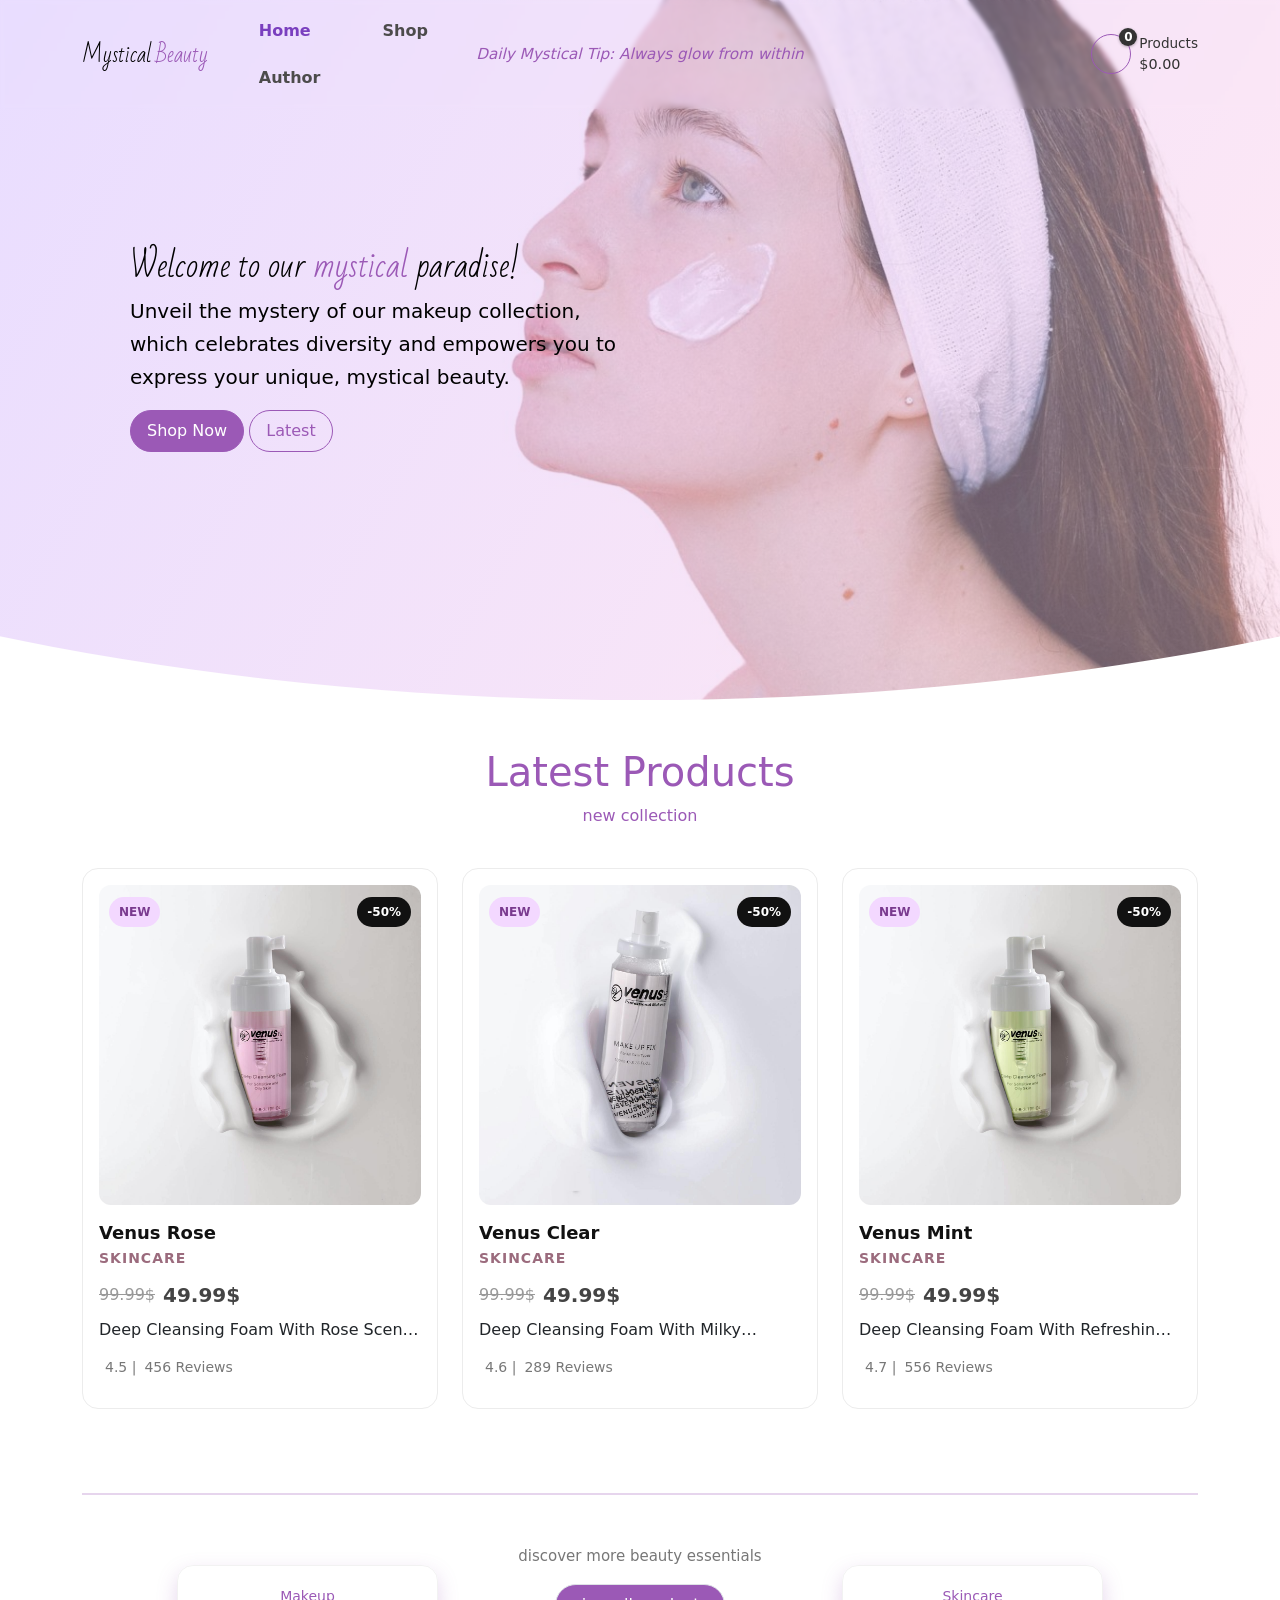
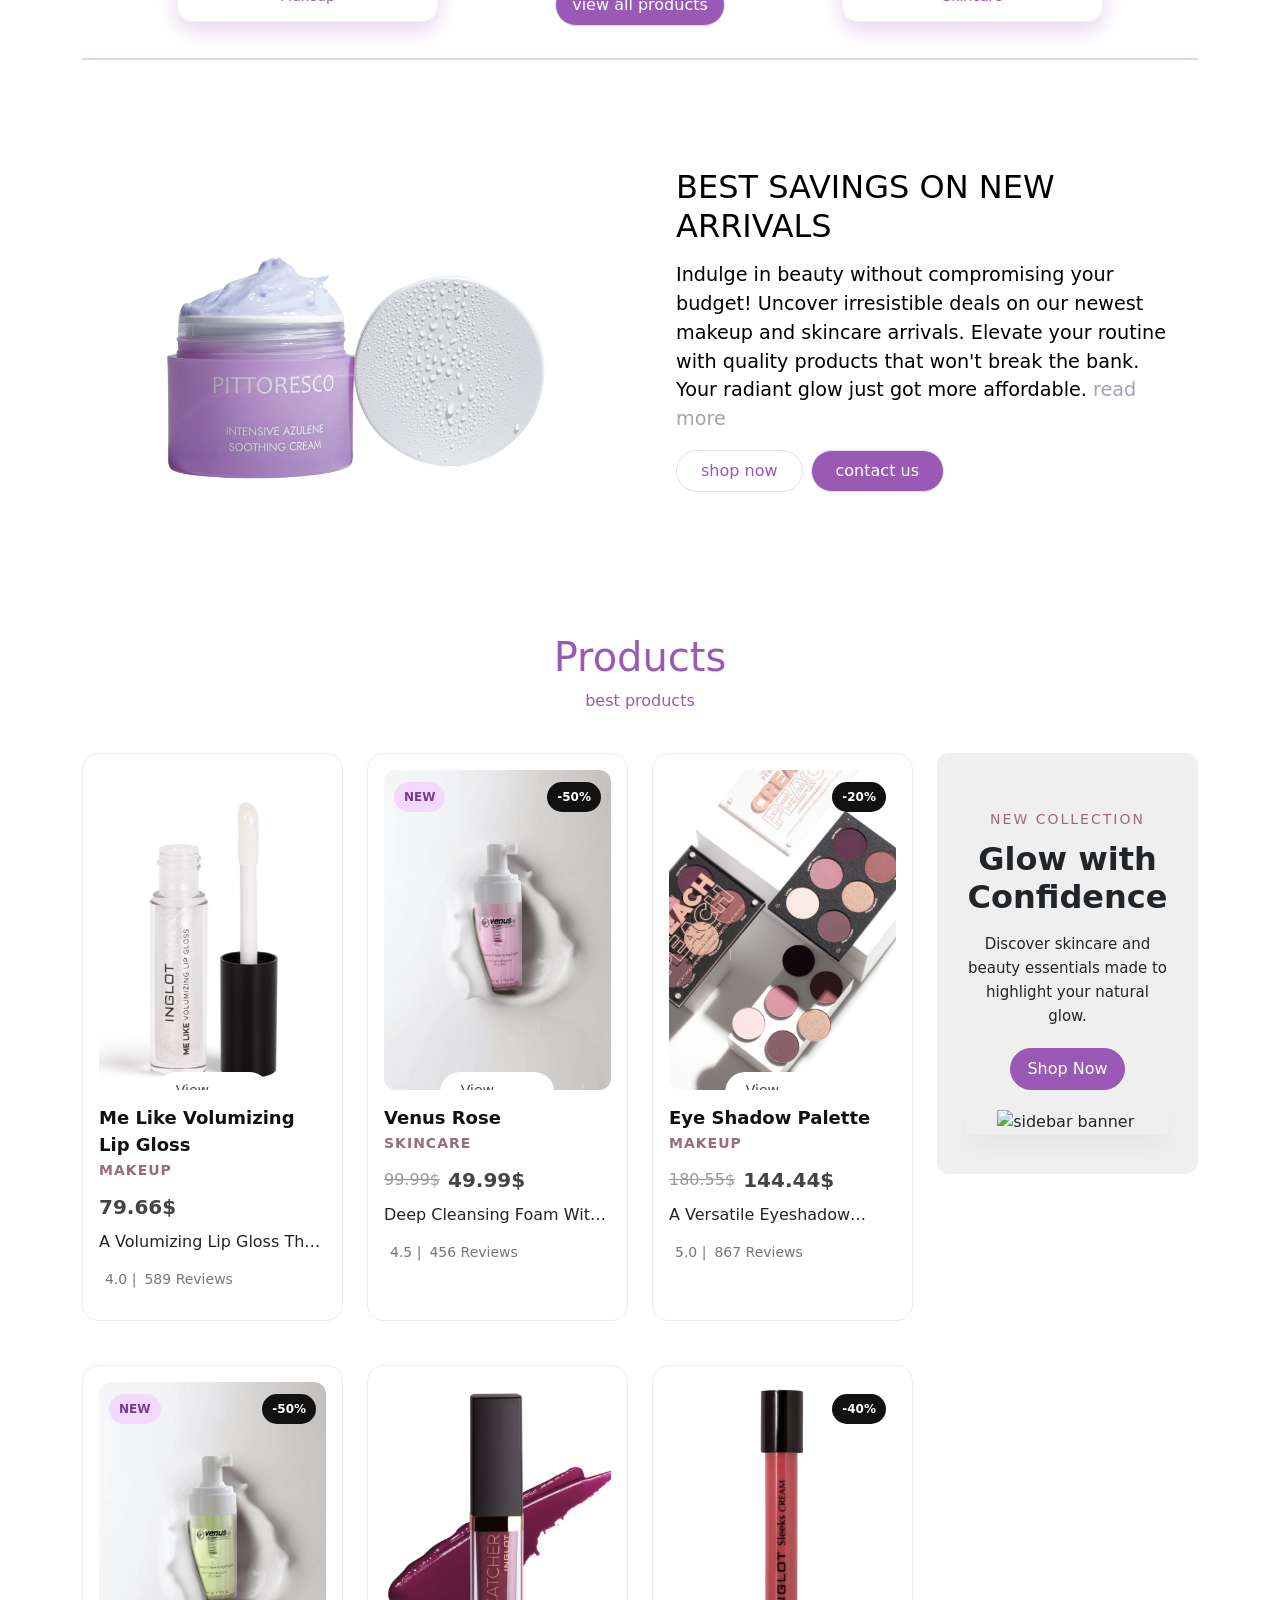
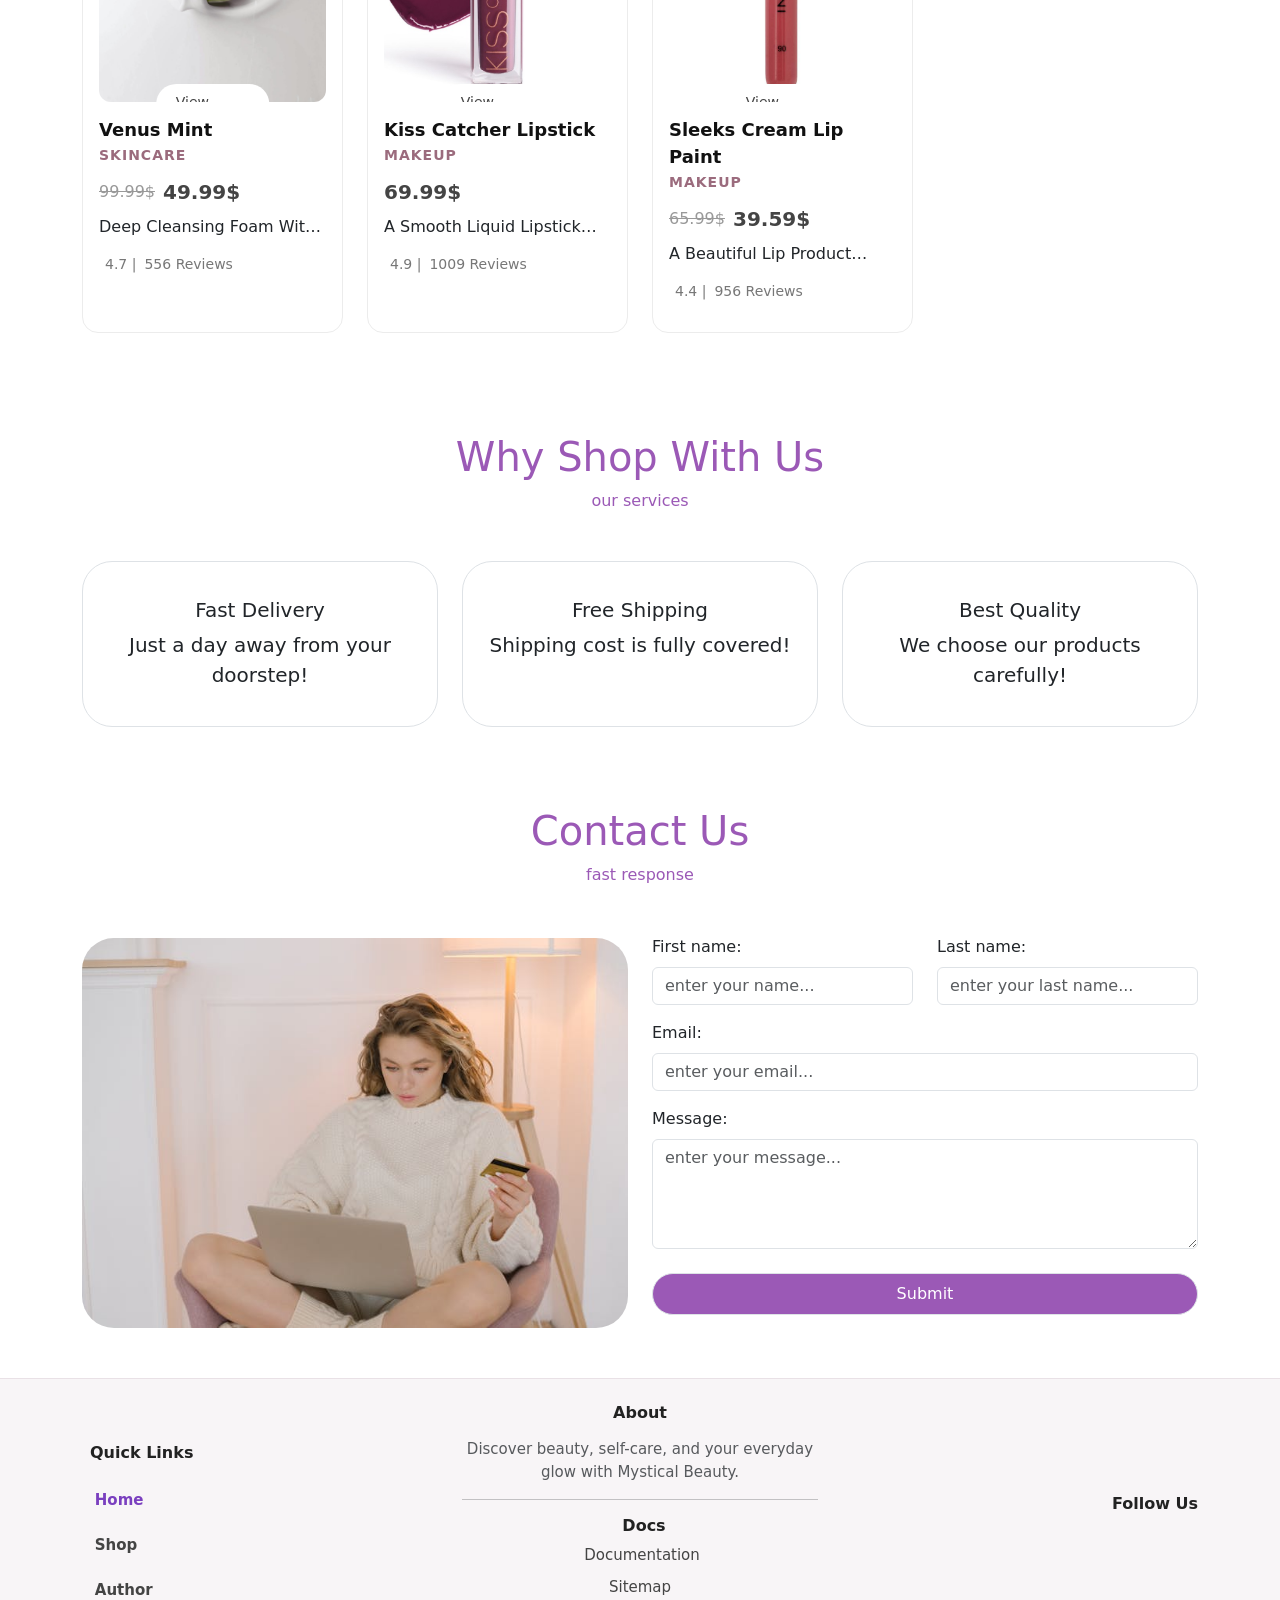
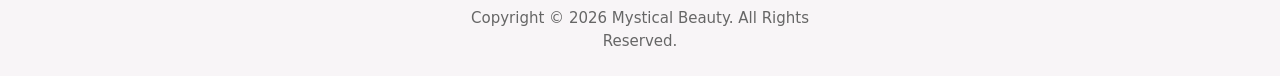
==== commit 4a177beb: "Add files via upload" ====
--- a/index.html
+++ b/index.html
@@ -39,7 +39,7 @@
     <header class="header">
       <div
         id="header"
-        class="container d-flex align-items-center justify-content-between"
+        class="container d-flex align-items-center justify-content-between flex-wrap"
       >
         <!-- LEVA STRANA -->
         <div class="header-left-side d-flex align-items-center">
@@ -49,9 +49,10 @@
             </a>
           </div>
 
-          <div id="nav">
+          <div id="nav" class="ms-2">
             <ul class="navbar d-flex ps-0 mb-0"></ul>
           </div>
+          
         </div>
 
         <!-- SREDINA -->
@@ -61,7 +62,6 @@
             <i class="fa-solid fa-bars"></i>
           </button>
         </div>
-
         <!-- DESNA STRANA -->
         <div id="desno" class="d-flex align-items-center">
           <div class="header-cart d-flex align-items-center position-relative">
@@ -76,7 +76,7 @@
 
             <span class="cart-text d-flex flex-column ms-2">
               <span class="products-count">Products</span>
-              <span class="products-total"><strong>$0,00</strong></span>
+              <span class="products-total"></span>
             </span>
           </div>
         </div>
@@ -438,8 +438,7 @@
               <h6 class="mb-3">Follow Us</h6>
               <div
                 id="socialIcons"
-                class="d-flex justify-content-lg-end gap-3
-                flex-column"
+                class="d-flex justify-content-lg-end gap-3 flex-column"
               ></div>
             </div>
           </div>
